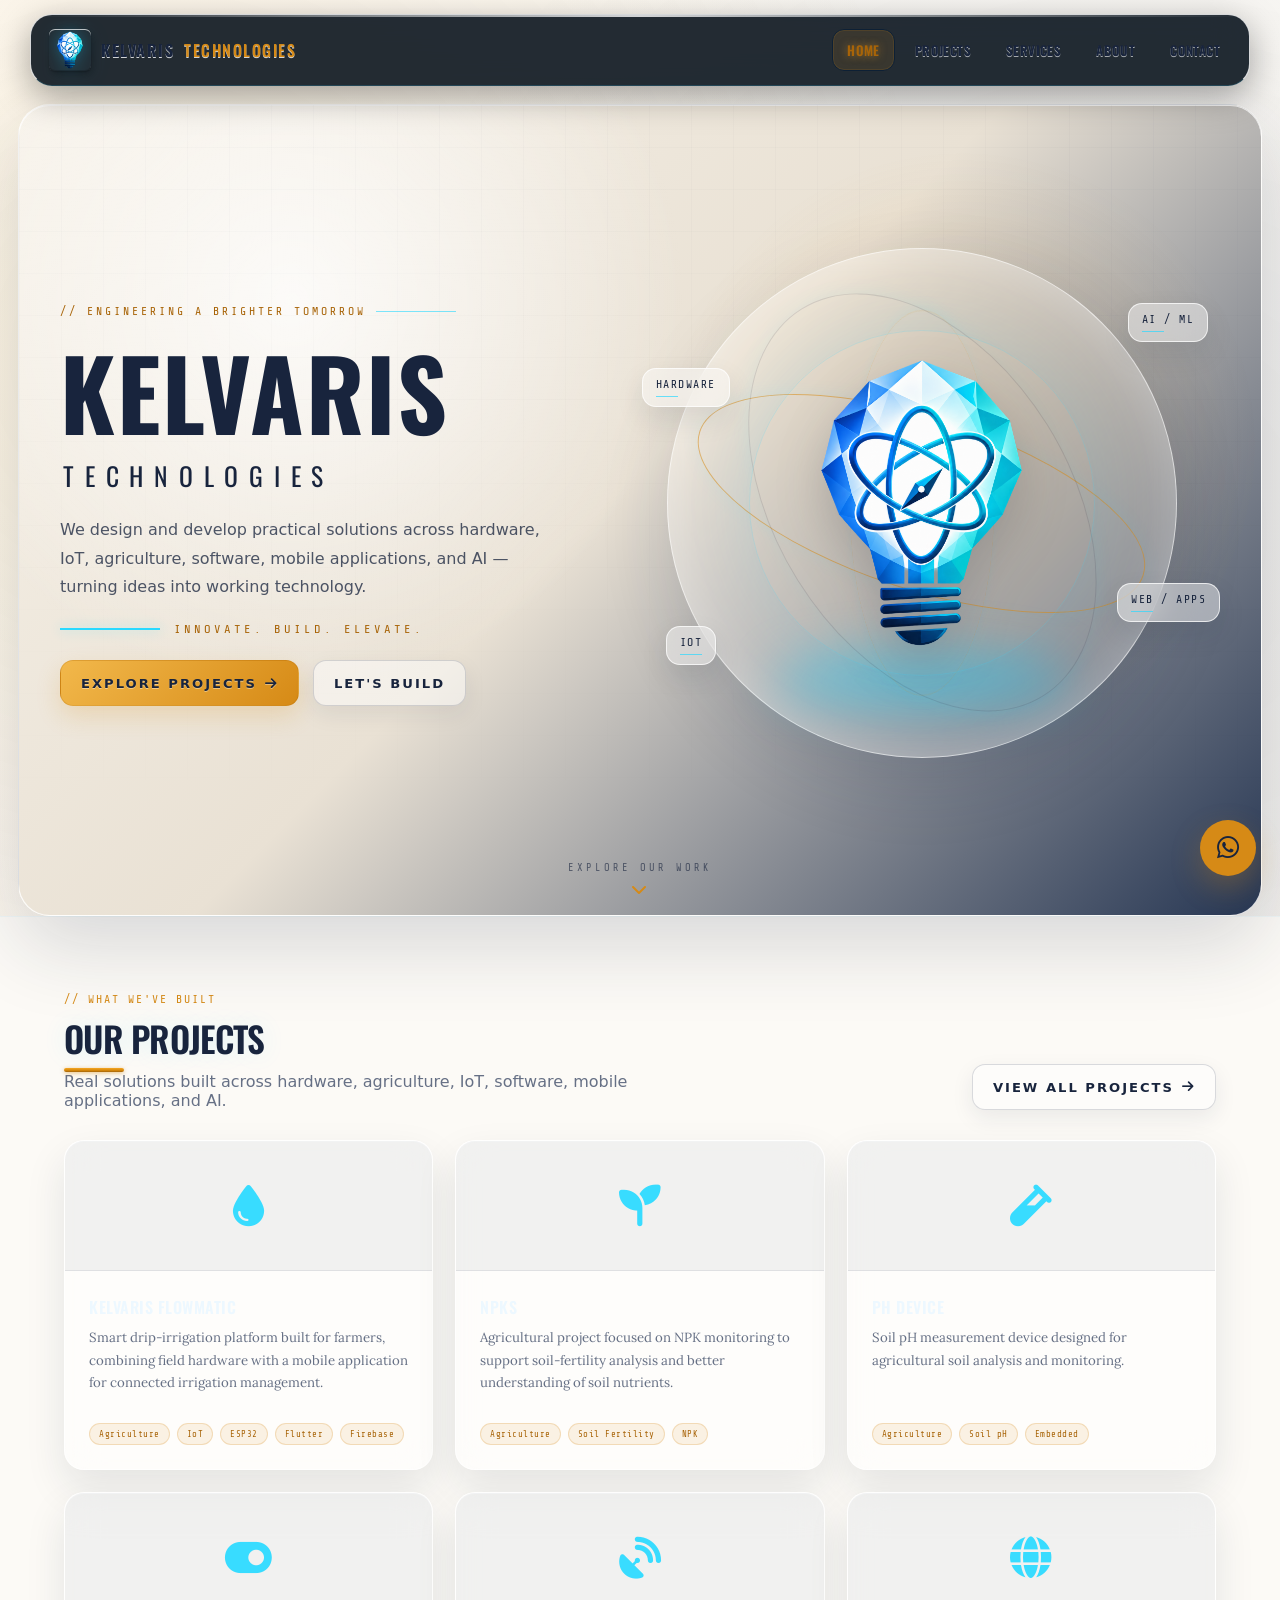
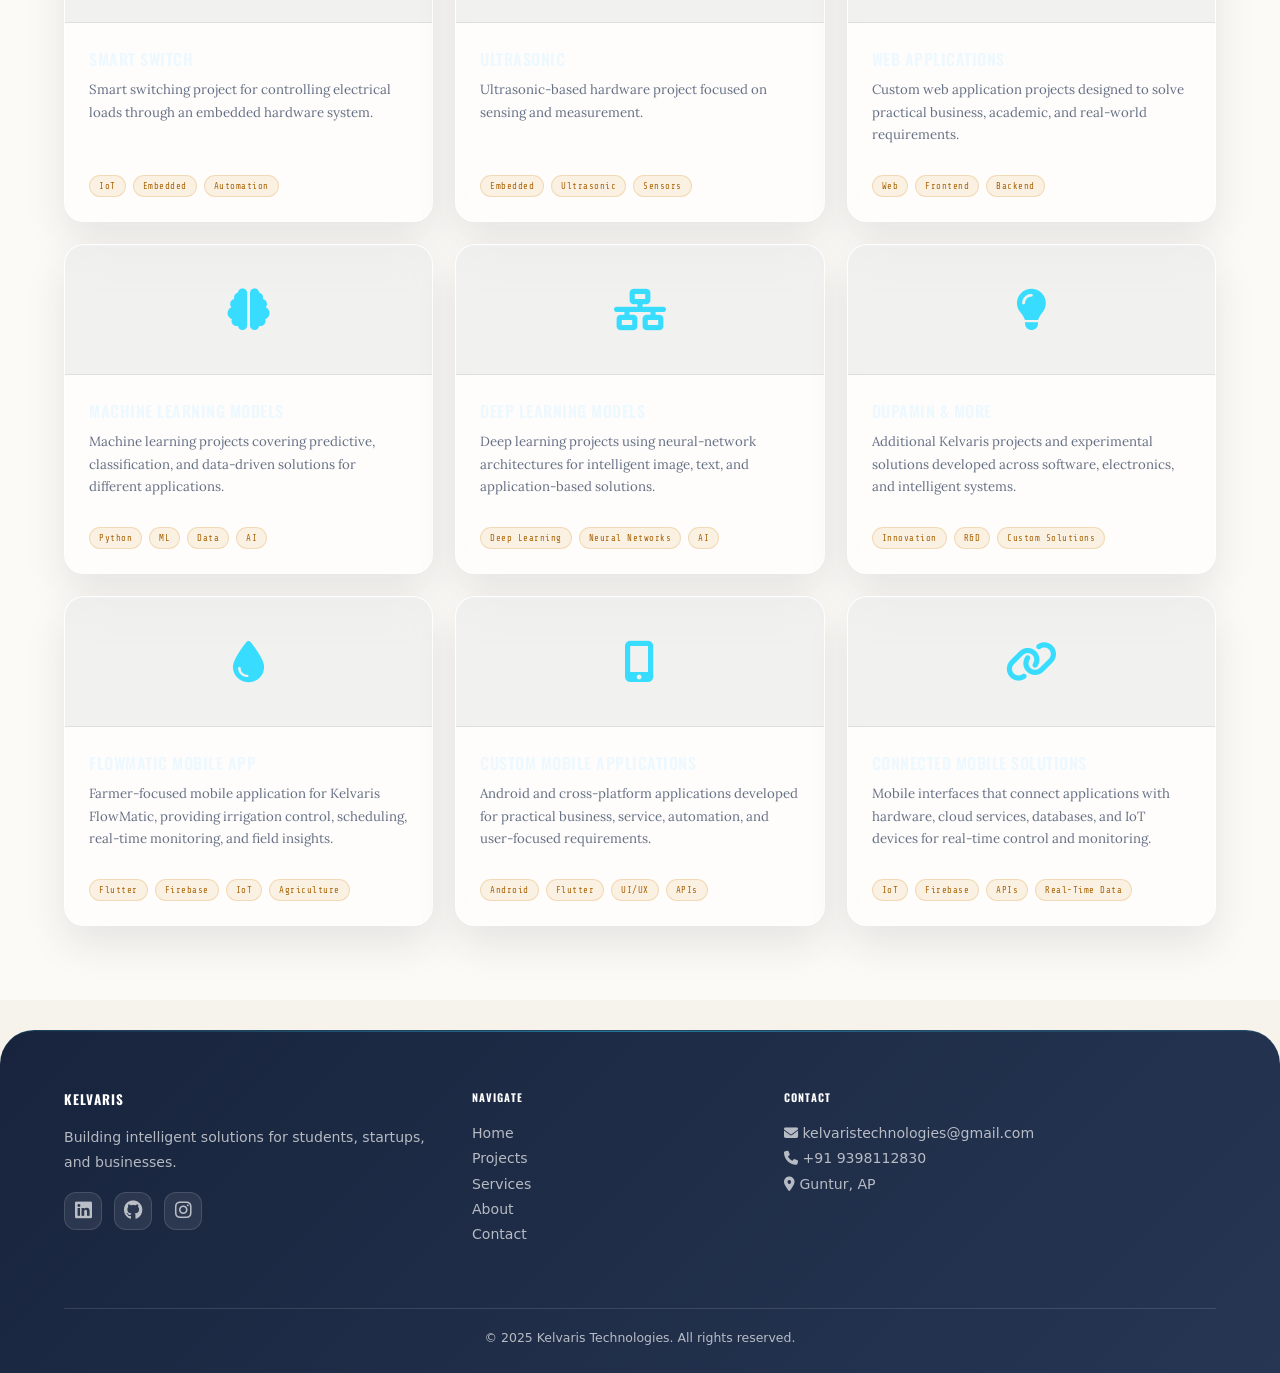
==== index.html @ 0c1fd1b3 "first commit" ====
<!DOCTYPE html>
<html lang="en">
<head>
  <meta charset="UTF-8">
  <meta name="viewport" content="width=device-width, initial-scale=1.0">
  <title>Kelvaris Technologies – Innovate. Build. Elevate.</title>
  <meta name="description" content="Kelvaris Technologies — custom IoT, embedded systems, drones, agriculture devices, ML, deep learning, and web application solutions for students, startups, and businesses.">

  <!-- Fonts -->
  <link rel="preconnect" href="https://fonts.googleapis.com">
  <link rel="preconnect" href="https://fonts.gstatic.com" crossorigin>
  <link href="https://fonts.googleapis.com/css2?family=Oswald:wght@400;600;700&family=Lora:ital,wght@0,400;0,600;1,400&family=Share+Tech+Mono:wght@400&display=swap" rel="stylesheet">

  <!-- Font Awesome -->
  <link rel="stylesheet" href="https://cdnjs.cloudflare.com/ajax/libs/font-awesome/6.4.2/css/all.min.css">

  <!-- Skeuomorphic design system -->
  <link rel="stylesheet" href="style.css">
  <link rel="stylesheet" href="skeu-3d.css">
  <link rel="stylesheet" href="enhance.css">

  <style>
    /* =============================================
       SPA PAGE SYSTEM
       All pages are <div class="page"> elements.
       Only one has .page-active at a time.
       ============================================= */
    .page {
      display: none;
      animation: page-in 0.35s ease forwards;
    }
    .page-active {
      display: block;
    }
    @keyframes page-in {
      from { opacity: 0; transform: translateY(16px); }
      to   { opacity: 1; transform: translateY(0); }
    }

    /* =============================================
       HOME-ONLY: hero needs full-viewport height
       ============================================= */
    #page-home .skeu-hero {
      min-height: 100vh;
    }

    /* =============================================
       PROJECT CARDS – modal styles
       ============================================= */
    .proj-img {
      height: 130px;
      display: flex;
      align-items: center;
      justify-content: center;
      background: var(--panel-grad);
      border-bottom: 2px solid var(--metal-deep);
      font-size: 2.8rem;
      color: var(--amber-glow);
      text-shadow: 0 0 20px rgba(245,166,35,0.5);
      border-radius: 12px 12px 0 0;
      overflow: hidden;
    }
    .skeu-modal-overlay {
      display: none;
      position: fixed;
      inset: 0;
      background: rgba(0,0,0,0.78);
      z-index: 2000;
      align-items: center;
      justify-content: center;
      padding: 1rem;
    }
    .skeu-modal-overlay.open { display: flex; }
    .skeu-modal {
      background: var(--metal-grad);
      border-radius: 14px;
      border: 2px solid var(--metal-dark);
      box-shadow: var(--shadow-deep);
      max-width: 680px;
      width: 100%;
      max-height: 88vh;
      overflow-y: auto;
    }
    .modal-header {
      background: var(--panel-grad);
      border-radius: 12px 12px 0 0;
      border-bottom: 2px solid var(--metal-deep);
      padding: 1.1rem 1.4rem;
      display: flex;
      align-items: center;
      justify-content: space-between;
    }
    .modal-header h5 {
      font-family: 'Oswald', sans-serif;
      font-size: 1rem;
      letter-spacing: 1.5px;
      text-transform: uppercase;
      color: var(--amber-glow);
      margin: 0;
    }
    .modal-close {
      background: none;
      border: none;
      color: var(--metal-mid);
      font-size: 1.2rem;
      cursor: pointer;
      padding: 4px 8px;
      border-radius: 4px;
      transition: color 0.15s;
    }
    .modal-close:hover { color: var(--amber-glow); }
    .modal-body {
      padding: 1.4rem;
      font-family: 'Lora', serif;
      color: var(--navy);
      font-size: 0.9rem;
      line-height: 1.7;
    }

    /* =============================================
       HERO BRANDING — minimal home hero
       ============================================= */
    #page-home .hero-inner {
      grid-template-columns: 1fr 1fr;
      gap: 4rem;
      align-items: center;
    }

    #page-home .hero-branding {
      display: flex;
      flex-direction: column;
      justify-content: center;
      align-items: flex-start;
    }

    #page-home .hero-brand-name {
      margin: 0;
      font-family: 'Oswald', sans-serif;
      font-size: clamp(3.5rem, 7vw, 6.5rem);
      line-height: 0.95;
      letter-spacing: 0.12em;
      font-weight: 700;
      color: var(--metal-light);
      text-shadow: 3px 3px 0 rgba(0,0,0,0.35), 0 0 35px rgba(245,166,35,0.12);
    }

    #page-home .hero-brand-subtitle {
      margin-top: 0.8rem;
      font-family: 'Share Tech Mono', monospace;
      font-size: clamp(1rem, 2vw, 1.45rem);
      letter-spacing: 0.55em;
      color: var(--amber-glow);
    }

    #page-home .hero-brand-tagline {
      margin-top: 1.8rem;
      padding-top: 1rem;
      border-top: 2px solid var(--amber);
      font-family: 'Share Tech Mono', monospace;
      font-size: clamp(0.78rem, 1.4vw, 1rem);
      letter-spacing: 0.3em;
      color: var(--metal-mid);
    }

    #page-home .hero-logo-wrap {
      display: flex;
      justify-content: flex-end;
    }

    #page-home .hero-logo-panel {
      width: min(100%, 560px);
    }

    @media (max-width: 768px) {
      #page-home .hero-inner {
        grid-template-columns: 1fr;
        gap: 2rem;
        text-align: center;
      }

      #page-home .hero-branding {
        align-items: center;
        order: 1;
      }

      #page-home .hero-logo-wrap {
        justify-content: center;
        order: 2;
      }

      #page-home .hero-brand-tagline {
        letter-spacing: 0.18em;
      }
    }


    /* =============================================
       HOME HERO — floating Kelvaris bulb
       ============================================= */
    #page-home .skeu-hero {
      background:
        radial-gradient(circle at 78% 45%, rgba(0, 198, 255, 0.14), transparent 32%),
        linear-gradient(135deg, #071426 0%, #0b1c32 52%, #07101e 100%);
    }

    #page-home .skeu-hero::before {
      background-image:
        linear-gradient(rgba(77, 156, 210, 0.07) 1px, transparent 1px),
        linear-gradient(90deg, rgba(77, 156, 210, 0.07) 1px, transparent 1px);
      background-size: 42px 42px;
    }

    #page-home .hero-brand-name {
      color: #f4f8ff;
      text-shadow: 0 4px 25px rgba(0,0,0,.5);
    }

    #page-home .hero-brand-subtitle {
      color: #2bd9ff;
    }

    #page-home .hero-brand-tagline {
      color: #aabbd0;
      border-top-color: #2bd9ff;
    }

    #page-home .hero-logo-wrap {
      position: relative;
      min-height: 560px;
      align-items: center;
    }

    #page-home .hero-bulb-stage {
      position: relative;
      width: min(500px, 78vw);
      aspect-ratio: 1 / 1;
      display: flex;
      align-items: center;
      justify-content: center;
      perspective: 1200px;
      transform-style: preserve-3d;
      transition: transform .16s ease-out;
      animation: home-bulb-float 5s ease-in-out infinite;
      will-change: transform;
    }

    #page-home .home-floating-bulb {
      width: 72%;
      height: auto;
      position: relative;
      z-index: 3;
      object-fit: contain;
      pointer-events: none;
      user-select: none;
      transform: translateZ(55px);
      filter: drop-shadow(0 25px 30px rgba(0,0,0,.45))
              drop-shadow(0 0 38px rgba(0,205,255,.30));
    }

    #page-home .home-bulb-glow {
      position: absolute;
      width: 55%;
      height: 18%;
      bottom: 13%;
      border-radius: 50%;
      background: rgba(0, 205, 255, .42);
      filter: blur(30px);
      transform: translateZ(-25px);
    }

    #page-home .home-orbit {
      position: absolute;
      border: 1px solid rgba(43, 217, 255, .24);
      border-radius: 50%;
      pointer-events: none;
      transform-style: preserve-3d;
    }

    #page-home .home-orbit-a {
      width: 82%;
      height: 30%;
      transform: rotateX(64deg) rotateZ(-22deg);
    }

    #page-home .home-orbit-b {
      width: 62%;
      height: 86%;
      transform: rotateY(67deg) rotateZ(10deg);
    }

    @keyframes home-bulb-float {
      0%, 100% { transform: translateY(0); }
      50% { transform: translateY(-14px); }
    }

    @media (max-width: 768px) {
      #page-home .hero-logo-wrap {
        min-height: 390px;
      }
      #page-home .hero-bulb-stage {
        width: min(390px, 90vw);
      }
      #page-home .home-floating-bulb {
        width: 70%;
      }
    }

    /* =============================================
       PROJECTS HERO — cinematic Kelvaris style
       ============================================= */
    /* #page-projects .projects-hero {
      min-height: calc(100vh - 68px);
      position: relative;
      overflow: hidden;
      display: flex;
      align-items: center;
      background:
        radial-gradient(circle at 76% 48%, rgba(0, 190, 255, 0.16), transparent 30%),
        radial-gradient(circle at 22% 70%, rgba(31, 79, 145, 0.18), transparent 34%),
        linear-gradient(135deg, #071426 0%, #0a1b31 48%, #07101e 100%);
      border-bottom: 1px solid rgba(66, 190, 255, 0.18);
      isolation: isolate;
    }

    #page-projects .projects-hero::before {
      content: '';
      position: absolute;
      inset: 0;
      background-image:
        linear-gradient(rgba(77, 156, 210, 0.08) 1px, transparent 1px),
        linear-gradient(90deg, rgba(77, 156, 210, 0.08) 1px, transparent 1px);
      background-size: 46px 46px;
      mask-image: linear-gradient(to bottom, black, transparent 92%);
      pointer-events: none;
    }

    #page-projects .projects-hero::after {
      content: '';
      position: absolute;
      width: 620px;
      height: 620px;
      right: 3%;
      top: 8%;
      border-radius: 50%;
      background: radial-gradient(circle, rgba(0, 208, 255, 0.12), transparent 65%);
      filter: blur(10px);
      pointer-events: none;
      z-index: -1;
    }

    .projects-hero-inner {
      width: min(1240px, 100%);
      margin: 0 auto;
      padding: 90px 2rem 70px;
      display: grid;
      grid-template-columns: 0.95fr 1.05fr;
      align-items: center;
      gap: 3rem;
      position: relative;
      z-index: 2;
    }

    .projects-hero-copy {
      position: relative;
      z-index: 4;
    }

    .projects-hero-kicker {
      display: inline-flex;
      align-items: center;
      gap: 10px;
      color: #27d9ff;
      font-family: 'Share Tech Mono', monospace;
      font-size: 0.78rem;
      letter-spacing: 4px;
      text-transform: uppercase;
      margin-bottom: 1.1rem;
    }

    .projects-hero-kicker::after {
      content: '';
      width: 80px;
      height: 1px;
      background: #27d9ff;
      opacity: 0.6;
    }

    .projects-hero-title {
      margin: 0;
      font-family: 'Oswald', sans-serif;
      font-size: clamp(4rem, 8vw, 7.5rem);
      line-height: 0.9;
      letter-spacing: 0.02em;
      text-transform: uppercase;
      color: #f4f8ff;
      text-shadow: 0 4px 24px rgba(0,0,0,0.45);
    }

    .projects-hero-subtitle {
      margin: 1.3rem 0 0;
      font-family: 'Share Tech Mono', monospace;
      font-size: clamp(0.9rem, 1.8vw, 1.2rem);
      letter-spacing: 0.32em;
      color: #b8cbe0;
      text-transform: uppercase;
    }

    .projects-hero-description {
      max-width: 590px;
      margin: 1.5rem 0 0;
      font-family: 'Lora', serif;
      color: #aabbd0;
      line-height: 1.75;
      font-size: 1rem;
    }

    .projects-hero-motto {
      display: flex;
      align-items: center;
      gap: 14px;
      margin-top: 1.7rem;
      color: #29d9ff;
      font-family: 'Share Tech Mono', monospace;
      letter-spacing: 0.28em;
      font-size: 0.78rem;
      text-transform: uppercase;
    }

    .projects-hero-motto::before {
      content: '';
      width: 100px;
      height: 2px;
      background: #29d9ff;
      box-shadow: 0 0 12px rgba(41,217,255,0.45);
    }

    .projects-hero-visual {
      min-height: 570px;
      position: relative;
      display: flex;
      align-items: center;
      justify-content: center;
      perspective: 1100px;
    }

    .bulb-stage {
      position: relative;
      width: min(520px, 82vw);
      aspect-ratio: 1 / 1;
      display: flex;
      align-items: center;
      justify-content: center;
      transform-style: preserve-3d;
      transition: transform 0.18s ease-out;
      animation: bulb-hover 5s ease-in-out infinite;
      will-change: transform;
    }

    .bulb-stage::before {
      content: '';
      position: absolute;
      width: 58%;
      height: 12%;
      bottom: 9%;
      border-radius: 50%;
      background: rgba(0, 204, 255, 0.36);
      filter: blur(24px);
      transform: translateZ(-40px);
    }

    .bulb-stage::after {
      content: '';
      position: absolute;
      inset: 16%;
      border-radius: 50%;
      border: 1px solid rgba(54, 210, 255, 0.18);
      box-shadow: 0 0 70px rgba(0, 183, 255, 0.11);
      transform: translateZ(-20px);
    }

    .floating-bulb {
      width: 74%;
      height: auto;
      position: relative;
      z-index: 3;
      object-fit: contain;
      filter: drop-shadow(0 20px 28px rgba(0,0,0,0.45)) drop-shadow(0 0 32px rgba(0,205,255,0.25));
      transform: translateZ(45px);
      user-select: none;
      pointer-events: none;
    }

    @keyframes bulb-hover {
      0%, 100% { margin-top: 0; }
      50% { margin-top: -16px; }
    }

    .hero-orbit-ring {
      position: absolute;
      border: 1px solid rgba(51, 206, 255, 0.22);
      border-radius: 50%;
      transform-style: preserve-3d;
      pointer-events: none;
    }
    .hero-orbit-ring.r1 { width: 78%; height: 27%; transform: rotateX(64deg) rotateZ(-20deg); }
    .hero-orbit-ring.r2 { width: 82%; height: 30%; transform: rotateX(64deg) rotateZ(42deg); }
    .hero-orbit-ring.r3 { width: 62%; height: 84%; transform: rotateY(68deg) rotateZ(12deg); }

    .hero-chip {
      position: absolute;
      z-index: 5;
      padding: 10px 15px;
      border: 1px solid rgba(77, 201, 255, 0.48);
      border-radius: 5px;
      background: rgba(6, 25, 46, 0.62);
      backdrop-filter: blur(7px);
      color: #d7f5ff;
      font-family: 'Share Tech Mono', monospace;
      font-size: 0.72rem;
      letter-spacing: 1.5px;
      box-shadow: 0 0 20px rgba(0,170,255,0.08), inset 0 0 12px rgba(0,170,255,0.04);
      animation: chip-float 4s ease-in-out infinite;
    }
    .hero-chip::after {
      content: '';
      display: block;
      width: 22px;
      height: 1px;
      margin-top: 5px;
      background: #2bd9ff;
      opacity: 0.7;
    }
    .hero-chip.c1 { left: 3%; top: 25%; }
    .hero-chip.c2 { right: 2%; top: 13%; animation-delay: -1s; }
    .hero-chip.c3 { left: 7%; bottom: 20%; animation-delay: -2s; }
    .hero-chip.c4 { right: 0; bottom: 28%; animation-delay: -3s; }

    @keyframes chip-float {
      0%,100% { transform: translateY(0); }
      50% { transform: translateY(-8px); }
    }

    .projects-scroll-cue {
      position: absolute;
      bottom: 18px;
      left: 50%;
      transform: translateX(-50%);
      display: flex;
      flex-direction: column;
      align-items: center;
      gap: 7px;
      color: #91a9c1;
      font-family: 'Share Tech Mono', monospace;
      font-size: 0.65rem;
      letter-spacing: 3px;
      text-transform: uppercase;
    }

    .projects-scroll-cue i {
      color: #2bd9ff;
      font-size: 1rem;
      animation: scroll-bounce 1.8s ease-in-out infinite;
    }

    @keyframes scroll-bounce {
      0%,100% { transform: translateY(0); }
      50% { transform: translateY(5px); }
    }

    @media (max-width: 900px) {
      .projects-hero-inner { grid-template-columns: 1fr; text-align: center; padding-top: 70px; }
      .projects-hero-copy { display: flex; flex-direction: column; align-items: center; }
      .projects-hero-description { margin-left: auto; margin-right: auto; }
      .projects-hero-motto { justify-content: center; }
      .projects-hero-visual { min-height: 500px; margin-top: -15px; }
    }

    @media (max-width: 600px) {
      #page-projects .projects-hero { min-height: auto; }
      .projects-hero-inner { padding: 58px 1.2rem 70px; gap: 0.5rem; }
      .projects-hero-title { font-size: clamp(3.4rem, 18vw, 5.2rem); }
      .projects-hero-subtitle { letter-spacing: 0.18em; }
      .projects-hero-motto { letter-spacing: 0.15em; font-size: 0.66rem; }
      .projects-hero-motto::before { width: 45px; }
      .projects-hero-visual { min-height: 390px; }
      .bulb-stage { width: 100%; }
      .floating-bulb { width: 72%; }
      .hero-chip { font-size: 0.58rem; padding: 7px 9px; }
      .hero-chip.c1 { left: 0; top: 23%; }
      .hero-chip.c2 { right: 0; top: 10%; }
      .hero-chip.c3 { left: 2%; bottom: 18%; }
      .hero-chip.c4 { right: 0; bottom: 25%; }
    } */

    /* =============================================
       HERO TAGLINE HIGHLIGHT
       ============================================= */
    .skeu-hero .hero-text em {
      font-style: normal;
      color: var(--amber-glow);
      text-shadow: 0 0 22px rgba(245,166,35,0.5);
    }

    /* =============================================
       HOME STATS: make the hero+stats look clean
       without the big services/contact blocks
       ============================================= */
    .home-feature-grid {
      display: grid;
      grid-template-columns: repeat(2, 1fr);
      gap: 1.2rem;
      margin-top: 2rem;
    }
    .home-feature-card {
      background: var(--panel-grad);
      border: 1px solid rgba(255,255,255,0.08);
      border-radius: 10px;
      padding: 1.1rem 1.3rem;
      display: flex;
      align-items: center;
      gap: 12px;
      cursor: pointer;
      transition: border-color 0.2s, background 0.2s, transform 0.2s;
    }
    .home-feature-card:hover {
      border-color: var(--amber);
      background: rgba(255,255,255,0.04);
      transform: translateY(-3px);
    }
    .home-feature-card i {
      font-size: 1.6rem;
      color: var(--amber-glow);
      text-shadow: 0 0 10px rgba(245,166,35,0.5);
      width: 36px;
      text-align: center;
      flex-shrink: 0;
    }
    .home-feature-card h6 {
      font-family: 'Oswald', sans-serif;
      font-size: 0.82rem;
      letter-spacing: 1px;
      text-transform: uppercase;
      color: var(--metal-light);
      margin: 0 0 2px;
    }
    .home-feature-card p {
      font-family: 'Lora', serif;
      font-size: 0.72rem;
      color: var(--metal-mid);
      margin: 0;
      line-height: 1.4;
    }

    /* =============================================
       TRUSTED BY / CTA STRIP ON HOME
       ============================================= */
    .home-cta-strip {
      background: var(--navy-grad);
      padding: 50px 0;
      text-align: center;
      border-top: 2px solid var(--metal-deep);
      border-bottom: 2px solid var(--metal-deep);
    }
    .home-cta-strip h2 {
      font-family: 'Oswald', sans-serif;
      font-size: 1.8rem;
      color: var(--metal-light);
      letter-spacing: 1px;
      text-transform: uppercase;
      margin-bottom: 0.6rem;
      text-shadow: 2px 2px 0 rgba(0,0,0,0.4);
    }
    .home-cta-strip p {
      font-family: 'Lora', serif;
      color: var(--metal-mid);
      max-width: 460px;
      margin: 0 auto 1.6rem;
      font-size: 0.9rem;
    }

    /* =============================================
       SERVICE CARDS — icon badge color per category
       ============================================= */
    .card-icon-panel.color-blue  { background: linear-gradient(160deg,#0d2240,#1a3660); }
    .card-icon-panel.color-teal  { background: linear-gradient(160deg,#0a2030,#0d3545); }
    .card-icon-panel.color-green { background: linear-gradient(160deg,#0a2218,#0d3520); }
    .card-icon-panel.color-amber { background: linear-gradient(160deg,#261508,#3a2008); }
    .card-icon-panel.color-violet{ background: linear-gradient(160deg,#1a0d35,#281450); }
    .card-icon-panel.color-red   { background: linear-gradient(160deg,#2a0808,#3d0c0c); }

    .card-icon-panel.color-blue i  { color: #38bdf8; text-shadow: 0 0 18px rgba(56,189,248,0.6); }
    .card-icon-panel.color-teal i  { color: #2dd4bf; text-shadow: 0 0 18px rgba(45,212,191,0.6); }
    .card-icon-panel.color-green i { color: #4ade80; text-shadow: 0 0 18px rgba(74,222,128,0.6); }
    .card-icon-panel.color-amber i { color: #f5a623; text-shadow: 0 0 18px rgba(245,166,35,0.6); }
    .card-icon-panel.color-violet i{ color: #a78bfa; text-shadow: 0 0 18px rgba(167,139,250,0.6); }
    .card-icon-panel.color-red i   { color: #f87171; text-shadow: 0 0 18px rgba(248,113,113,0.6); }

    /* =============================================
       MOBILE RESPONSIVE EXTRAS
       ============================================= */
    @media (max-width: 640px) {
      .home-feature-grid { grid-template-columns: 1fr; }
      .col-3 { width: 50%; }
    }
    @media (max-width: 420px) {
      .col-3 { width: 100%; }
    }
  </style>
  <link rel="stylesheet" href="kelvaris-theme.css">
</head>
<body>

<!-- ═══════════════════════════════════════════
     NAVBAR  (shared across all pages)
════════════════════════════════════════════════ -->
<nav class="skeu-navbar" id="mainNav">
  <a class="navbar-brand" href="#" onclick="navigate('home');return false;">
    <img src="kelvaris-bulb.png" alt="Kelvaris Logo">
    KELVARIS <span>TECHNOLOGIES</span>
  </a>
  <button class="navbar-toggle" onclick="toggleMobileMenu()" aria-label="Toggle menu" id="menuToggle">
    <i class="fas fa-bars" id="menuIcon"></i>
  </button>
  <ul class="nav-links" id="navLinks">
    <li><a href="#" onclick="navigate('home');return false;" data-page="home" class="active">Home</a></li>
    <li><a href="#" onclick="navigate('projects');return false;" data-page="project">Projects</a></li>
    <li><a href="#" onclick="navigate('services');return false;" data-page="services">Services</a></li>
    <li><a href="#" onclick="navigate('about');return false;" data-page="about">About</a></li>
    <li><a href="#" onclick="navigate('contact');return false;" data-page="contact">Contact</a></li>
  </ul>
</nav>


<!-- ═══════════════════════════════════════════
     PAGE: HOME
════════════════════════════════════════════════ -->
<div id="page-home" class="page page-active">

  <section class="projects-hero kv-home-project-hero" id="homeHero">
    <div class="projects-hero-inner">
      <div class="projects-hero-copy">
        <span class="projects-hero-kicker">// Engineering A Brighter Tomorrow</span>
        <h1 class="projects-hero-title">KELVARIS</h1>
        <div class="projects-hero-subtitle">TECHNOLOGIES</div>
        <p class="projects-hero-description">
          We design and develop practical solutions across hardware, IoT, agriculture, software, mobile applications, and AI — turning ideas into working technology.
        </p>
        <div class="projects-hero-motto">INNOVATE. BUILD. ELEVATE.</div>
        <div class="kv-home-hero-actions">
          <button class="btn-skeu btn-skeu-primary" onclick="navigate('projects')">Explore Projects <i class="fas fa-arrow-right"></i></button>
          <button class="btn-skeu btn-skeu-outline" onclick="navigate('contact')">Let's Build</button>
        </div>
      </div>
      <div class="projects-hero-visual" id="homeHeroVisual">
        <div class="hero-chip c1">HARDWARE</div>
        <div class="hero-chip c2">AI / ML</div>
        <div class="hero-chip c3">IOT</div>
        <div class="hero-chip c4">WEB / APPS</div>
        <div class="bulb-stage" id="homeBulbStage">
          <div class="hero-orbit-ring r1"></div>
          <div class="hero-orbit-ring r2"></div>
          <div class="hero-orbit-ring r3"></div>
          <img class="floating-bulb" src="kelvaris-bulb.png" alt="Kelvaris Technologies innovation bulb">
        </div>
      </div>
    </div>
    <div class="projects-scroll-cue"><span>Explore Our Work</span><i class="fas fa-chevron-down"></i></div>
  </section>

  <section class="proj-domain-section kv-home-projects-section" id="homeProjects">
    <div class="container">
      <div class="kv-home-section-heading">
        <div>
          <span class="section-label">// What We've Built</span>
          <h2 class="section-title">Our Projects</h2>
          <p>Real solutions built across hardware, agriculture, IoT, software, mobile applications, and AI.</p>
        </div>
        <button class="btn-skeu btn-skeu-outline" onclick="navigate('projects')">View All Projects <i class="fas fa-arrow-right"></i></button>
      </div>
      <div class="proj-grid kv-home-project-grid">
<div class="proj-card">
<div class="proj-card-img color-green"><i class="fas fa-tint"></i></div>
<div class="proj-card-body">
<h5>Kelvaris FlowMatic</h5>
<p>Smart drip-irrigation platform built for farmers, combining field hardware with a mobile application for connected irrigation management.</p>
<div class="proj-tags"><span>Agriculture</span><span>IoT</span><span>ESP32</span><span>Flutter</span><span>Firebase</span></div>
</div>
</div><div class="proj-card">
<div class="proj-card-img color-green"><i class="fas fa-seedling"></i></div>
<div class="proj-card-body">
<h5>NPKS</h5>
<p>Agricultural project focused on NPK monitoring to support soil-fertility analysis and better understanding of soil nutrients.</p>
<div class="proj-tags"><span>Agriculture</span><span>Soil Fertility</span><span>NPK</span></div>
</div>
</div><div class="proj-card">
<div class="proj-card-img color-green"><i class="fas fa-vial"></i></div>
<div class="proj-card-body">
<h5>pH Device</h5>
<p>Soil pH measurement device designed for agricultural soil analysis and monitoring.</p>
<div class="proj-tags"><span>Agriculture</span><span>Soil pH</span><span>Embedded</span></div>
</div>
</div><div class="proj-card">
<div class="proj-card-img color-teal"><i class="fas fa-toggle-on"></i></div>
<div class="proj-card-body">
<h5>Smart Switch</h5>
<p>Smart switching project for controlling electrical loads through an embedded hardware system.</p>
<div class="proj-tags"><span>IoT</span><span>Embedded</span><span>Automation</span></div>
</div>
</div><div class="proj-card">
<div class="proj-card-img color-blue"><i class="fas fa-satellite-dish"></i></div>
<div class="proj-card-body">
<h5>Ultrasonic</h5>
<p>Ultrasonic-based hardware project focused on sensing and measurement.</p>
<div class="proj-tags"><span>Embedded</span><span>Ultrasonic</span><span>Sensors</span></div>
</div>
</div><div class="proj-card">
<div class="proj-card-img color-violet"><i class="fas fa-globe"></i></div>
<div class="proj-card-body">
<h5>Web Applications</h5>
<p>Custom web application projects designed to solve practical business, academic, and real-world requirements.</p>
<div class="proj-tags"><span>Web</span><span>Frontend</span><span>Backend</span></div>
</div>
</div><div class="proj-card">
<div class="proj-card-img color-violet"><i class="fas fa-brain"></i></div>
<div class="proj-card-body">
<h5>Machine Learning Models</h5>
<p>Machine learning projects covering predictive, classification, and data-driven solutions for different applications.</p>
<div class="proj-tags"><span>Python</span><span>ML</span><span>Data</span><span>AI</span></div>
</div>
</div><div class="proj-card">
<div class="proj-card-img color-red"><i class="fas fa-network-wired"></i></div>
<div class="proj-card-body">
<h5>Deep Learning Models</h5>
<p>Deep learning projects using neural-network architectures for intelligent image, text, and application-based solutions.</p>
<div class="proj-tags"><span>Deep Learning</span><span>Neural Networks</span><span>AI</span></div>
</div>
</div><div class="proj-card">
<div class="proj-card-img color-amber"><i class="fas fa-lightbulb"></i></div>
<div class="proj-card-body">
<h5>Dupamin &amp; More</h5>
<p>Additional Kelvaris projects and experimental solutions developed across software, electronics, and intelligent systems.</p>
<div class="proj-tags"><span>Innovation</span><span>R&amp;D</span><span>Custom Solutions</span></div>
</div>
</div><div class="proj-card">
<div class="proj-card-img color-blue"><i class="fas fa-tint"></i></div>
<div class="proj-card-body">
<h5>FlowMatic Mobile App</h5>
<p>Farmer-focused mobile application for Kelvaris FlowMatic, providing irrigation control, scheduling, real-time monitoring, and field insights.</p>
<div class="proj-tags"><span>Flutter</span><span>Firebase</span><span>IoT</span><span>Agriculture</span></div>
</div>
</div><div class="proj-card">
<div class="proj-card-img color-blue"><i class="fas fa-mobile-screen-button"></i></div>
<div class="proj-card-body">
<h5>Custom Mobile Applications</h5>
<p>Android and cross-platform applications developed for practical business, service, automation, and user-focused requirements.</p>
<div class="proj-tags"><span>Android</span><span>Flutter</span><span>UI/UX</span><span>APIs</span></div>
</div>
</div><div class="proj-card">
<div class="proj-card-img color-teal"><i class="fas fa-link"></i></div>
<div class="proj-card-body">
<h5>Connected Mobile Solutions</h5>
<p>Mobile interfaces that connect applications with hardware, cloud services, databases, and IoT devices for real-time control and monitoring.</p>
<div class="proj-tags"><span>IoT</span><span>Firebase</span><span>APIs</span><span>Real-Time Data</span></div>
</div>
</div>
      </div>
    </div>
  </section>

  <footer class="skeu-footer">
    <div class="container">
      <div class="row gap-3">
        <div class="col-3 mb-4">
          <h5>Kelvaris</h5>
          <p>Building intelligent solutions for students, startups, and businesses.</p>
          <div class="footer-social mt-2">
            <a href="#" aria-label="LinkedIn"><i class="fab fa-linkedin"></i></a>
            <a href="#" aria-label="GitHub"><i class="fab fa-github"></i></a>
            <a href="#" aria-label="Instagram"><i class="fab fa-instagram"></i></a>
          </div>
        </div>
        <div class="col-4 mb-4">
          <h6>Navigate</h6>
          <ul>
            <li><a href="#" onclick="navigate('home');return false;">Home</a></li>
            <li><a href="#" onclick="navigate('projects');return false;">Projects</a></li>
            <li><a href="#" onclick="navigate('services');return false;">Services</a></li>
            <li><a href="#" onclick="navigate('about');return false;">About</a></li>
            <li><a href="#" onclick="navigate('contact');return false;">Contact</a></li>
          </ul>
        </div>
        <div class="col-3 mb-4">
          <h6>Contact</h6>
          <p><i class="fas fa-envelope"></i> kelvaristechnologies@gmail.com</p>
          <p><i class="fas fa-phone"></i> +91 9398112830</p>
          <p><i class="fas fa-map-marker-alt"></i> Guntur, AP</p>
        </div>
      </div>
      <hr class="footer-divider">
      <p class="footer-copy">© 2025 Kelvaris Technologies. All rights reserved.</p>
    </div>
  </footer>
</div>


<!-- PAGE: PROJECTS -->
<div id="page-projects" class="page">

  <div class="plate-divider"></div>

  <!-- FEATURED PROJECT -->
  <section class="proj-domain-section" style="padding-top:55px;">
    <div class="container">
      <div class="proj-domain-header">
        <span class="proj-domain-icon color-green"><i class="fas fa-star"></i></span>
        <div>
          <h2 class="proj-domain-title">Featured Project</h2>
          <p class="proj-domain-sub">Our flagship agricultural IoT solution</p>
        </div>
      </div>

      <div class="proj-grid">
        <div class="proj-card">
          <div class="proj-card-img color-green">
            <i class="fas fa-tint"></i>
          </div>
          <div class="proj-card-body">
            <h5>Kelvaris FlowMatic</h5>
            <p>Smart drip-irrigation platform built for farmers, combining field hardware with a mobile application for connected irrigation management.</p>
            <div class="proj-tags">
              <span>Agriculture</span><span>IoT</span><span>ESP32</span><span>Flutter</span><span>Firebase</span>
            </div>
          </div>
        </div>
      </div>
    </div>
  </section>

  <!-- HARDWARE & AGRICULTURE -->
  <section class="proj-domain-section">
    <div class="container">
      <div class="proj-domain-header">
        <span class="proj-domain-icon color-blue"><i class="fas fa-microchip"></i></span>
        <div>
          <h2 class="proj-domain-title">Hardware & Agriculture</h2>
          <p class="proj-domain-sub">Embedded devices, agricultural systems & smart electronics</p>
        </div>
      </div>

      <div class="proj-grid">

        <div class="proj-card">
          <div class="proj-card-img color-green">
            <i class="fas fa-seedling"></i>
          </div>
          <div class="proj-card-body">
            <h5>NPKS</h5>
            <p>Agricultural project focused on NPK monitoring to support soil-fertility analysis and better understanding of soil nutrients.</p>
            <div class="proj-tags">
              <span>Agriculture</span><span>Soil Fertility</span><span>NPK</span>
            </div>
          </div>
        </div>

        <div class="proj-card">
          <div class="proj-card-img color-green">
            <i class="fas fa-vial"></i>
          </div>
          <div class="proj-card-body">
            <h5>pH Device</h5>
            <p>Soil pH measurement device designed for agricultural soil analysis and monitoring.</p>
            <div class="proj-tags">
              <span>Agriculture</span><span>Soil pH</span><span>Embedded</span>
            </div>
          </div>
        </div>

        <div class="proj-card">
          <div class="proj-card-img color-teal">
            <i class="fas fa-toggle-on"></i>
          </div>
          <div class="proj-card-body">
            <h5>Smart Switch</h5>
            <p>Smart switching project for controlling electrical loads through an embedded hardware system.</p>
            <div class="proj-tags">
              <span>IoT</span><span>Embedded</span><span>Automation</span>
            </div>
          </div>
        </div>

        <div class="proj-card">
          <div class="proj-card-img color-blue">
            <i class="fas fa-satellite-dish"></i>
          </div>
          <div class="proj-card-body">
            <h5>Ultrasonic</h5>
            <p>Ultrasonic-based hardware project focused on sensing and measurement.</p>
            <div class="proj-tags">
              <span>Embedded</span><span>Ultrasonic</span><span>Sensors</span>
            </div>
          </div>
        </div>

      </div>
    </div>
  </section>

  <!-- SOFTWARE & AI -->
  <section class="proj-domain-section">
    <div class="container">
      <div class="proj-domain-header">
        <span class="proj-domain-icon color-violet"><i class="fas fa-code"></i></span>
        <div>
          <h2 class="proj-domain-title">Software & AI</h2>
          <p class="proj-domain-sub">Web applications, machine learning & deep learning solutions</p>
        </div>
      </div>

      <div class="proj-grid">

        <div class="proj-card">
          <div class="proj-card-img color-violet">
            <i class="fas fa-globe"></i>
          </div>
          <div class="proj-card-body">
            <h5>Web Applications</h5>
            <p>Custom web application projects designed to solve practical business, academic, and real-world requirements.</p>
            <div class="proj-tags">
              <span>Web</span><span>Frontend</span><span>Backend</span>
            </div>
          </div>
        </div>

        <div class="proj-card">
          <div class="proj-card-img color-violet">
            <i class="fas fa-brain"></i>
          </div>
          <div class="proj-card-body">
            <h5>Machine Learning Models</h5>
            <p>Machine learning projects covering predictive, classification, and data-driven solutions for different applications.</p>
            <div class="proj-tags">
              <span>Python</span><span>ML</span><span>Data</span><span>AI</span>
            </div>
          </div>
        </div>

        <div class="proj-card">
          <div class="proj-card-img color-red">
            <i class="fas fa-network-wired"></i>
          </div>
          <div class="proj-card-body">
            <h5>Deep Learning Models</h5>
            <p>Deep learning projects using neural-network architectures for intelligent image, text, and application-based solutions.</p>
            <div class="proj-tags">
              <span>Deep Learning</span><span>Neural Networks</span><span>AI</span>
            </div>
          </div>
        </div>

        <div class="proj-card">
          <div class="proj-card-img color-amber">
            <i class="fas fa-lightbulb"></i>
          </div>
          <div class="proj-card-body">
            <h5>Dupamin & More</h5>
            <p>Additional Kelvaris projects and experimental solutions developed across software, electronics, and intelligent systems.</p>
            <div class="proj-tags">
              <span>Innovation</span><span>R&D</span><span>Custom Solutions</span>
            </div>
          </div>
        </div>

      </div>
    </div>
  </section>

  <!-- MOBILE APPLICATIONS -->
  <section class="proj-domain-section">
    <div class="container">
      <div class="proj-domain-header">
        <span class="proj-domain-icon color-blue"><i class="fas fa-mobile-alt"></i></span>
        <div>
          <h2 class="proj-domain-title">Mobile Applications</h2>
          <p class="proj-domain-sub">Mobile applications built to connect users with real-world systems and services</p>
        </div>
      </div>

      <div class="proj-grid">

        <div class="proj-card">
          <div class="proj-card-img color-blue">
            <i class="fas fa-tint"></i>
          </div>
          <div class="proj-card-body">
            <h5>FlowMatic Mobile App</h5>
            <p>Farmer-focused mobile application for Kelvaris FlowMatic, providing irrigation control, scheduling, real-time monitoring, and field insights.</p>
            <div class="proj-tags">
              <span>Flutter</span><span>Firebase</span><span>IoT</span><span>Agriculture</span>
            </div>
          </div>
        </div>

        <div class="proj-card">
          <div class="proj-card-img color-blue">
            <i class="fas fa-mobile-screen-button"></i>
          </div>
          <div class="proj-card-body">
            <h5>Custom Mobile Applications</h5>
            <p>Android and cross-platform applications developed for practical business, service, automation, and user-focused requirements.</p>
            <div class="proj-tags">
              <span>Android</span><span>Flutter</span><span>UI/UX</span><span>APIs</span>
            </div>
          </div>
        </div>

        <div class="proj-card">
          <div class="proj-card-img color-teal">
            <i class="fas fa-link"></i>
          </div>
          <div class="proj-card-body">
            <h5>Connected Mobile Solutions</h5>
            <p>Mobile interfaces that connect applications with hardware, cloud services, databases, and IoT devices for real-time control and monitoring.</p>
            <div class="proj-tags">
              <span>IoT</span><span>Firebase</span><span>APIs</span><span>Real-Time Data</span>
            </div>
          </div>
        </div>

      </div>
    </div>
  </section>

  <!-- CTA -->
  <section style="background:var(--navy-grad);padding:60px 0;text-align:center;">
    <div class="container">
      <span class="section-label" style="color:var(--amber-glow);">// Have an Idea?</span>
      <h2 style="font-family:'Oswald',sans-serif;font-size:2rem;color:var(--metal-light);letter-spacing:1px;text-transform:uppercase;margin-bottom:1rem;">Let's Build It</h2>
      <p style="color:var(--metal-mid);font-family:'Lora',serif;max-width:500px;margin:0 auto 2rem;">
        Have a hardware, agriculture, web, ML, or AI project in mind? Let's turn the idea into a working solution.
      </p>
      <a href="#" onclick="navigate('contact');return false;" class="btn-skeu btn-skeu-primary">Contact Us</a>
    </div>
  </section>

  <!-- FOOTER -->
  <footer class="skeu-footer">
    <div class="container">
      <div class="row gap-3">
        <div class="col-3 mb-4">
          <h5>Kelvaris</h5>
          <p>Building intelligent solutions for students, startups, and businesses.</p>
          <div class="footer-social mt-2">
            <a href="#"><i class="fab fa-linkedin"></i></a>
            <a href="#"><i class="fab fa-github"></i></a>
            <a href="#"><i class="fab fa-instagram"></i></a>
          </div>
        </div>
        <div class="col-4 mb-4">
          <h6>Navigate</h6>
          <ul>
            <li><a href="#" onclick="navigate('home');return false;">Home</a></li>
            <li><a href="#" onclick="navigate('projects');return false;">Projects</a></li>
            <li><a href="#" onclick="navigate('services');return false;">Services</a></li>
            <li><a href="#" onclick="navigate('about');return false;">About</a></li>
            <li><a href="#" onclick="navigate('contact');return false;">Contact</a></li>
          </ul>
        </div>
        <div class="col-3 mb-4">
          <h6>Contact</h6>
          <p><i class="fas fa-envelope" style="margin-right:6px;color:var(--amber);"></i> kelvaristechnologies@gmail.com</p>
          <p style="margin-top:6px;"><i class="fas fa-phone" style="margin-right:6px;color:var(--amber);"></i> +91 9398112830</p>
        </div>
      </div>
      <hr class="footer-divider">
      <p class="footer-copy">© 2025 Kelvaris Technologies. All rights reserved.</p>
    </div>
  </footer>

</div>


</div>


<div id="page-services" class="page">

  <section class="page-header-section">
    <div class="pcb-grid"></div>
    <div class="container text-center" style="position:relative;z-index:2;">
      <span class="section-label" style="color:var(--amber-glow);">// What We Do</span>
      <h1 class="section-title section-title-center" style="color:var(--metal-light);text-shadow:2px 2px 0 rgba(0,0,0,0.4);">Our Services</h1>
      <p style="max-width:680px;margin:1rem auto 0;color:var(--metal-mid);font-family:'Lora',serif;line-height:1.7;">
        Practical technology solutions across hardware, IoT, agriculture, software, mobile applications, and AI.
      </p>
    </div>
  </section>

  <div class="plate-divider"></div>

  <section class="skeu-section" style="background:var(--cream);">
    <div class="container">
      <div class="row gap-3">

        <div class="col-2 mb-4">
          <div class="skeu-card">
            <div class="card-icon-panel color-blue"><i class="fas fa-microchip"></i></div>
            <div class="card-body">
              <span class="section-label">// 01</span>
              <h3>Embedded Systems</h3>
              <p>Custom embedded hardware, microcontroller systems, sensors, automation, and connected device solutions.</p>
            </div>
          </div>
        </div>

        <div class="col-2 mb-4">
          <div class="skeu-card">
            <div class="card-icon-panel color-teal"><i class="fas fa-wifi"></i></div>
            <div class="card-body">
              <span class="section-label">// 02</span>
              <h3>IoT Solutions</h3>
              <p>Connected devices and cloud-integrated systems for monitoring, control, automation, and real-time data.</p>
            </div>
          </div>
        </div>

        <div class="col-2 mb-4">
          <div class="skeu-card">
            <div class="card-icon-panel color-green"><i class="fas fa-seedling"></i></div>
            <div class="card-body">
              <span class="section-label">// 03</span>
              <h3>Agriculture Technology</h3>
              <p>Smart agriculture devices and platforms for irrigation, soil monitoring, sensing, and farm automation.</p>
            </div>
          </div>
        </div>

        <div class="col-2 mb-4">
          <div class="skeu-card">
            <div class="card-icon-panel color-violet"><i class="fas fa-globe"></i></div>
            <div class="card-body">
              <span class="section-label">// 04</span>
              <h3>Web Applications</h3>
              <p>Modern web applications for business, academic, service, automation, and real-world requirements.</p>
            </div>
          </div>
        </div>

        <div class="col-2 mb-4">
          <div class="skeu-card">
            <div class="card-icon-panel color-blue"><i class="fas fa-mobile-screen-button"></i></div>
            <div class="card-body">
              <span class="section-label">// 05</span>
              <h3>Mobile Applications</h3>
              <p>Android and cross-platform applications with polished interfaces, APIs, Firebase, and connected services.</p>
            </div>
          </div>
        </div>

        <div class="col-2 mb-4">
          <div class="skeu-card">
            <div class="card-icon-panel color-violet"><i class="fas fa-brain"></i></div>
            <div class="card-body">
              <span class="section-label">// 06</span>
              <h3>AI / ML</h3>
              <p>Machine learning and deep learning solutions for prediction, classification, intelligent applications, and data-driven systems.</p>
            </div>
          </div>
        </div>

      </div>
    </div>
  </section>

  <section style="background:var(--navy-grad);padding:60px 0;text-align:center;">
    <div class="container">
      <span class="section-label" style="color:var(--amber-glow);">// Have an Idea?</span>
      <h2 style="font-family:'Oswald',sans-serif;font-size:2rem;color:var(--metal-light);letter-spacing:1px;text-transform:uppercase;margin-bottom:1rem;">Let's Build It</h2>
      <p style="color:var(--metal-mid);font-family:'Lora',serif;max-width:500px;margin:0 auto 2rem;">
        Tell us what you want to build and we'll help turn the idea into a working solution.
      </p>
      <a href="#" onclick="navigate('contact');return false;" class="btn-skeu btn-skeu-primary">Contact Us</a>
    </div>
  </section>

  <footer class="skeu-footer">
    <div class="container">
      <p class="footer-copy">© 2025 Kelvaris Technologies. All rights reserved.</p>
    </div>
  </footer>

</div>

<div id="page-about" class="page">

  <section class="page-header-section">
    <div class="pcb-grid"></div>
    <div class="container text-center" style="position:relative;z-index:2;">
      <span class="section-label" style="color:var(--amber-glow);">// Who We Are</span>
      <h1 class="section-title section-title-center" style="color:var(--metal-light);text-shadow:2px 2px 0 rgba(0,0,0,0.4);">About Us</h1>
    </div>
  </section>

  <div class="plate-divider"></div>

  <section class="skeu-section" style="background:var(--cream);">
    <div class="container">
      <div class="row gap-3" style="align-items:flex-start;">

        <div class="col-2 mb-4">
          <div class="about-panel">
            <span class="section-label">// Our Mission</span>
            <h2 class="section-title" style="margin-bottom:1.4rem;">Passionate<br>About Engineering</h2>
            <p>We are a dedicated team specialising in <strong>Hardware, IoT, Drones, Agriculture Devices, and AI</strong> — delivering innovative solutions for academic projects and real-world applications.</p>
            <p style="margin-top:1rem;">From smart irrigation to autonomous drones and deep learning systems, our focus is on <strong>practical implementations</strong> combined with software intelligence. With strong expertise in microcontrollers, PCB design, aerial systems, and system integration, we help students and businesses turn their ideas into working prototypes.</p>
            <ul class="check-list mt-3">
              <li><i class="fas fa-check-circle"></i> 50+ Projects Delivered</li>
              <li><i class="fas fa-check-circle"></i> IoT, Drone &amp; Agriculture Expertise</li>
              <li><i class="fas fa-check-circle"></i> Deep Learning &amp; ML Specialists</li>
              <li><i class="fas fa-check-circle"></i> End-to-End Prototype Solutions</li>
              <li><i class="fas fa-check-circle"></i> Collaborative Team of Specialists</li>
            </ul>
          </div>
        </div>

        <div class="col-2 mb-4">
          <div style="background:var(--panel-grad);border-radius:14px;border:2px solid var(--navy-mid);padding:2rem;box-shadow:var(--shadow-deep);">
            <span class="section-label" style="color:var(--amber-glow);">// The People</span>
            <h3 style="font-family:'Oswald',sans-serif;font-size:1.3rem;color:var(--metal-light);letter-spacing:1px;text-transform:uppercase;margin-bottom:1.4rem;text-shadow:1px 1px 0 rgba(0,0,0,0.4);">Our Team</h3>
            <div class="row gap-2">
              <div class="col-2 mb-2"><div class="team-card"><i class="fas fa-user-cog"></i><h6>Gangadhar Bhagathi</h6></div></div>
              <div class="col-2 mb-2"><div class="team-card"><i class="fas fa-user-cog"></i><h6>Teja Srinivas Ande</h6></div></div>
              <div class="col-2 mb-2"><div class="team-card"><i class="fas fa-user-cog"></i><h6>Srilakshmi Abburi</h6></div></div>
              <div class="col-2 mb-2"><div class="team-card"><i class="fas fa-user-cog"></i><h6>Srilatha Abburi</h6></div></div>
              <div class="col-2 mb-2"><div class="team-card"><i class="fas fa-user-cog"></i><h6>Manikanta Sai</h6></div></div>
              <div class="col-2 mb-2"><div class="team-card"><i class="fas fa-user-cog"></i><h6>Geeshpath Kanatham</h6></div></div>
            </div>
          </div>
        </div>

      </div>
    </div>
  </section>

  <footer class="skeu-footer">
    <div class="container">
      <div class="row gap-3">
        <div class="col-3 mb-4">
          <h5>Kelvaris</h5>
          <p>Building intelligent solutions for students, startups, and businesses.</p>
          <div class="footer-social mt-2">
            <a href="#"><i class="fab fa-linkedin"></i></a>
            <a href="#"><i class="fab fa-github"></i></a>
            <a href="#"><i class="fab fa-instagram"></i></a>
          </div>
        </div>
        <div class="col-4 mb-4">
          <h6>Navigate</h6>
          <ul>
            <li><a href="#" onclick="navigate('home');return false;">Home</a></li>
            <li><a href="#" onclick="navigate('projects');return false;">Projects</a></li>
            <li><a href="#" onclick="navigate('services');return false;">Services</a></li>
            <li><a href="#" onclick="navigate('about');return false;">About</a></li>
            <li><a href="#" onclick="navigate('contact');return false;">Contact</a></li>
          </ul>
        </div>
        <div class="col-3 mb-4">
          <h6>Contact</h6>
          <p><i class="fas fa-envelope" style="margin-right:6px;color:var(--amber);"></i> kelvaristechnologies@gmail.com</p>
          <p style="margin-top:6px;"><i class="fas fa-phone" style="margin-right:6px;color:var(--amber);"></i> +91 9398112830</p>
          <p style="margin-top:6px;"><i class="fas fa-map-marker-alt" style="margin-right:6px;color:var(--amber);"></i> Guntur, AP</p>
        </div>
      </div>
      <hr class="footer-divider">
      <p class="footer-copy">© 2025 Kelvaris Technologies. All rights reserved.</p>
    </div>
  </footer>
</div>


<!-- ═══════════════════════════════════════════
     PAGE: CONTACT
════════════════════════════════════════════════ -->
<div id="page-contact" class="page">

  <section class="page-header-section">
    <div class="pcb-grid"></div>
    <div class="container text-center" style="position:relative;z-index:2;">
      <span class="section-label" style="color:var(--amber-glow);">// Reach Out</span>
      <h1 class="section-title section-title-center" style="color:var(--metal-light);text-shadow:2px 2px 0 rgba(0,0,0,0.4);">Contact Us</h1>
      <p style="color:var(--metal-mid);font-family:'Lora',serif;max-width:500px;margin:1.2rem auto 0;">Share your project details and we'll respond within 24 hours.</p>
    </div>
  </section>

  <div class="plate-divider"></div>

  <section class="skeu-section" style="background:var(--cream);">
    <div class="container">
      <div class="row gap-3" style="align-items:flex-start;justify-content:center;">

        <!-- Info cards -->
        <div style="width:30%;min-width:240px;" class="mb-4">
          <div style="display:flex;flex-direction:column;gap:1rem;">
            <div class="contact-info-block">
              <i class="fas fa-envelope"></i>
              <h5>Email</h5>
              <p>kelvaristechnologies@gmail.com</p>
            </div>
            <div class="contact-info-block">
              <i class="fas fa-phone"></i>
              <h5>Phone</h5>
              <p>+91 9398112830</p>
            </div>
            <div class="contact-info-block">
              <i class="fas fa-map-marker-alt"></i>
              <h5>Location</h5>
              <p>Guntur, Andhra Pradesh</p>
            </div>
            <div class="contact-info-block">
              <i class="fab fa-whatsapp"></i>
              <h5>WhatsApp</h5>
              <p>+91 9398112830</p>
            </div>
          </div>
        </div>

        <!-- Form -->
        <div style="flex:1;min-width:280px;" class="mb-4">
          <div class="skeu-form-panel">
            <span class="section-label">// Project Inquiry</span>
            <h2 class="section-title" style="margin-bottom:1.8rem;">Send a Message</h2>

            <form action="https://formspree.io/f/xblawnlk" method="POST" onsubmit="handleFormSubmit(event)">
              <div class="form-group">
                <label class="form-label" for="name">Your Name</label>
                <input type="text" id="name" name="name" class="form-control-skeu" placeholder="Enter your full name" required>
              </div>
              <div class="form-group">
                <label class="form-label" for="email">Email Address</label>
                <input type="email" id="email" name="email" class="form-control-skeu" placeholder="Enter your email" required>
              </div>
              <div class="form-group">
                <label class="form-label" for="subject">Subject</label>
                <input type="text" id="subject" name="subject" class="form-control-skeu" placeholder="e.g. Drone Project Inquiry" required>
              </div>
              <div class="form-group">
                <label class="form-label" for="message">Message</label>
                <textarea id="message" name="message" rows="5" class="form-control-skeu" placeholder="Describe your project..." required style="resize:vertical;"></textarea>
              </div>
              <button type="submit" class="btn-skeu btn-skeu-primary" style="width:100%;" id="submitBtn">
                <i class="fas fa-paper-plane" style="margin-right:8px;"></i>Send Message
              </button>
              <div id="formSuccess" style="display:none;margin-top:1rem;padding:12px;background:rgba(46,204,113,0.15);border:1px solid rgba(46,204,113,0.4);border-radius:8px;text-align:center;font-family:'Oswald',sans-serif;font-size:0.85rem;letter-spacing:1px;color:#2ecc71;">
                ✓ MESSAGE SENT — WE'LL BE IN TOUCH SOON!
              </div>
              <div id="formError" style="display:none;margin-top:1rem;padding:12px;background:rgba(231,76,60,0.15);border:1px solid rgba(231,76,60,0.4);border-radius:8px;text-align:center;font-family:'Oswald',sans-serif;font-size:0.85rem;letter-spacing:1px;color:#e74c3c;">
                ✗ SOMETHING WENT WRONG — PLEASE TRY AGAIN OR EMAIL US DIRECTLY.
              </div>
            </form>
          </div>
        </div>

      </div>
    </div>
  </section>

  <footer class="skeu-footer">
    <div class="container">
      <div class="row gap-3">
        <div class="col-3 mb-4">
          <h5>Kelvaris</h5>
          <p>Building intelligent solutions for students, startups, and businesses.</p>
          <div class="footer-social mt-2">
            <a href="#"><i class="fab fa-linkedin"></i></a>
            <a href="#"><i class="fab fa-github"></i></a>
            <a href="#"><i class="fab fa-instagram"></i></a>
          </div>
        </div>
        <div class="col-4 mb-4">
          <h6>Navigate</h6>
          <ul>
            <li><a href="#" onclick="navigate('home');return false;">Home</a></li>
            <li><a href="#" onclick="navigate('projects');return false;">Projects</a></li>
            <li><a href="#" onclick="navigate('services');return false;">Services</a></li>
            <li><a href="#" onclick="navigate('about');return false;">About</a></li>
            <li><a href="#" onclick="navigate('contact');return false;">Contact</a></li>
          </ul>
        </div>
        <div class="col-3 mb-4">
          <h6>Contact Info</h6>
          <p><i class="fas fa-envelope" style="margin-right:6px;color:var(--amber);"></i> kelvaristechnologies@gmail.com</p>
          <p style="margin-top:6px;"><i class="fas fa-phone" style="margin-right:6px;color:var(--amber);"></i> +91 9398112830</p>
        </div>
      </div>
      <hr class="footer-divider">
      <p class="footer-copy">© 2025 Kelvaris Technologies. All rights reserved.</p>
    </div>
  </footer>
</div>


<!-- WhatsApp Float (always visible) -->
<a href="https://wa.me/919398112830?text=Hi! I'm interested in Kelvaris Technologies services." class="float-wa" target="_blank" rel="noopener noreferrer" aria-label="Chat on WhatsApp">
  <i class="fab fa-whatsapp"></i>
</a>


<!-- =============================================
     PAGE HEADER SHARED STYLES (injected inline
     since we can't add a second <style> cleanly
     in the head without duplication — done here
     for maintainability)
============================================== -->
<style>
  .page-header-section {
    background: var(--panel-grad);
    padding: 110px 0 52px;
    position: relative;
    overflow: hidden;
  }
  .pcb-grid {
    position: absolute;
    inset: 0;
    background-image:
      linear-gradient(rgba(46,64,112,0.16) 1px, transparent 1px),
      linear-gradient(90deg, rgba(46,64,112,0.16) 1px, transparent 1px);
    background-size: 32px 32px;
    pointer-events: none;
  }
</style>


<!-- =============================================
     SCRIPTS
============================================== -->
<script>
  /* ──────────────────────────────────────────
     SPA ROUTER
  ────────────────────────────────────────── */
  const PAGES = ['home', 'projects', 'services', 'about', 'contact'];
  let currentPage = 'home';

  function navigate(pageId) {
    if (!PAGES.includes(pageId)) return;

    // Hide all pages
    PAGES.forEach(p => {
      const el = document.getElementById('page-' + p);
      if (el) el.classList.remove('page-active');
    });

    // Show target page
    const target = document.getElementById('page-' + pageId);
    if (target) target.classList.add('page-active');

    // Update nav active state
    document.querySelectorAll('.nav-links a[data-page]').forEach(a => {
      a.classList.toggle('active', a.dataset.page === pageId);
    });

    // Close mobile menu
    document.getElementById('navLinks').classList.remove('open');
    document.getElementById('menuIcon').className = 'fas fa-bars';

    // Scroll to top
    window.scrollTo({ top: 0, behavior: 'smooth' });

    currentPage = pageId;

    // Update browser URL hash for back-button support
    history.pushState({ page: pageId }, '', '#' + pageId);
  }

  // Handle browser back/forward
  window.addEventListener('popstate', (e) => {
    const page = e.state?.page || 'home';
    navigate(page);
  });

  // Handle initial hash on load
  window.addEventListener('DOMContentLoaded', () => {
    const hash = location.hash.replace('#', '');
    if (PAGES.includes(hash)) navigate(hash);
  });

  /* ──────────────────────────────────────────
     MOBILE MENU TOGGLE
  ────────────────────────────────────────── */
  function toggleMobileMenu() {
    const links = document.getElementById('navLinks');
    const icon  = document.getElementById('menuIcon');
    const isOpen = links.classList.toggle('open');
    icon.className = isOpen ? 'fas fa-times' : 'fas fa-bars';
  }

  /* ──────────────────────────────────────────
     MODAL HELPERS
  ────────────────────────────────────────── */
  function openModal(id) {
    document.getElementById(id).classList.add('open');
    document.body.style.overflow = 'hidden';
  }
  function closeModal(id) {
    document.getElementById(id).classList.remove('open');
    document.body.style.overflow = '';
  }
  // Click outside modal to close
  document.addEventListener('click', (e) => {
    if (e.target.classList.contains('skeu-modal-overlay')) {
      e.target.classList.remove('open');
      document.body.style.overflow = '';
    }
  });
  // Escape key closes modal
  document.addEventListener('keydown', (e) => {
    if (e.key === 'Escape') {
      document.querySelectorAll('.skeu-modal-overlay.open').forEach(m => {
        m.classList.remove('open');
        document.body.style.overflow = '';
      });
    }
  });

  /* ──────────────────────────────────────────
   PROJECT DOMAIN FILTER
────────────────────────────────────────── */
function filterProjects(domain, btnEl) {
  const sections = document.querySelectorAll('.proj-domain-section');

  sections.forEach(section => {
    if (domain === 'all' || section.dataset.domain === domain) {
      section.style.display = '';
    } else {
      section.style.display = 'none';
    }
  });

  // Update active tab state
  document.querySelectorAll('.proj-filter-btn').forEach(btn => {
    btn.classList.remove('active');
    btn.setAttribute('aria-selected', 'false');
  });
  btnEl.classList.add('active');
  btnEl.setAttribute('aria-selected', 'true');

  // Scroll to the filter bar (or the matched section) smoothly
  if (domain !== 'all') {
    const target = document.querySelector(`.proj-domain-section[data-domain="${domain}"]`);
    if (target) {
      target.scrollIntoView({ behavior: 'smooth', block: 'start' });
    }
  } else {
    document.querySelector('.proj-filter-bar').scrollIntoView({ behavior: 'smooth', block: 'start' });
  }
}
  /* ──────────────────────────────────────────
     CONTACT FORM (AJAX via Formspree)
  ────────────────────────────────────────── */
  async function handleFormSubmit(e) {
    e.preventDefault();
    const btn     = document.getElementById('submitBtn');
    const success = document.getElementById('formSuccess');
    const error   = document.getElementById('formError');
    success.style.display = 'none';
    error.style.display   = 'none';
    btn.disabled = true;
    btn.innerHTML = '<i class="fas fa-spinner fa-spin" style="margin-right:8px;"></i>Sending...';

    try {
      const res = await fetch(e.target.action, {
        method: 'POST',
        body: new FormData(e.target),
        headers: { Accept: 'application/json' },
      });
      if (res.ok) {
        success.style.display = 'block';
        e.target.reset();
      } else {
        error.style.display = 'block';
      }
    } catch {
      error.style.display = 'block';
    } finally {
      btn.disabled = false;
      btn.innerHTML = '<i class="fas fa-paper-plane" style="margin-right:8px;"></i>Send Message';
    }
  }

  /* ──────────────────────────────────────────
     HOME HERO — mouse-reactive floating bulb
  ────────────────────────────────────────── */
  const homeBulbStage = document.getElementById('homeBulbStage');
  const homeHero = document.getElementById('home');
  if (homeBulbStage && homeHero) {
    homeHero.addEventListener('mousemove', (e) => {
      const rect = homeHero.getBoundingClientRect();
      const x = ((e.clientX - rect.left) / rect.width) - 0.5;
      const y = ((e.clientY - rect.top) / rect.height) - 0.5;
      homeBulbStage.style.animation = 'none';
      homeBulbStage.style.transform = `rotateY(${x * 18}deg) rotateX(${-y * 14}deg) translate3d(${x * 14}px, ${y * 9}px, 25px)`;
    });

    homeHero.addEventListener('mouseleave', () => {
      homeBulbStage.style.transform = '';
      homeBulbStage.style.animation = 'home-bulb-float 5s ease-in-out infinite';
    });
  }

  /* ──────────────────────────────────────────
     PROJECTS HERO — mouse-reactive 3D BULB
  ────────────────────────────────────────── */
  const projectsHero = document.getElementById('projectsHeroVisual');
  const projectsBulb = document.getElementById('projectsBulb');
  if (projectsHero && projectsBulb) {
    projectsHero.addEventListener('mousemove', (e) => {
      const rect = projectsHero.getBoundingClientRect();
      const x = ((e.clientX - rect.left) / rect.width) - 0.5;
      const y = ((e.clientY - rect.top) / rect.height) - 0.5;
      projectsBulb.style.animation = 'none';
      projectsBulb.style.transform = `rotateY(${x * 16}deg) rotateX(${-y * 12}deg) translate3d(${x * 12}px, ${y * 8}px, 25px)`;
    });

    projectsHero.addEventListener('mouseleave', () => {
      projectsBulb.style.transform = '';
      projectsBulb.style.animation = 'bulb-hover 5s ease-in-out infinite';
    });
  }

  /* ──────────────────────────────────────────
     NAVBAR SCROLL SHADOW
  ────────────────────────────────────────── */
  window.addEventListener('scroll', () => {
    document.getElementById('mainNav').style.boxShadow =
      window.scrollY > 40
        ? '0 4px 18px rgba(0,0,0,0.5), 0 1px 0 rgba(255,255,255,0.5) inset'
        : '0 3px 10px rgba(0,0,0,0.45), 0 1px 0 rgba(255,255,255,0.6) inset';
  }, { passive: true });
</script>

</body>
</html>
---- style.css ----
/* ============================================================
   KELVERIS TECHNOLOGIES – Skeuomorphic Design System
   Palette: Brushed metal + warm cream + deep navy hardware
   ============================================================ */

@import url('https://fonts.googleapis.com/css2?family=Oswald:wght@400;600;700&family=Lora:ital,wght@0,400;0,600;1,400&family=Share+Tech+Mono&display=swap');

:root {
  /* Metals */
  --metal-light: #e8e4de;
  --metal-mid:   #c9c3bb;
  --metal-dark:  #9a9186;
  --metal-deep:  #5c5650;

  /* Warm cream / desk surface */
  --cream:       #f5f0e8;
  --cream-dark:  #e8e0d0;
  --parchment:   #d4c9b0;

  /* Hardware navy */
  --navy:        #1a2640;
  --navy-mid:    #253352;
  --navy-light:  #2e4070;

  /* Accent amber / LED */
  --amber:       #d4860a;
  --amber-glow:  #f5a623;
  --amber-dark:  #a3650a;

  /* Green LED */
  --led-green:   #2ecc71;
  --led-off:     #0a3320;

  /* Shadows */
  --shadow-raised: 0 1px 0 rgba(255,255,255,0.7) inset, 0 -1px 0 rgba(0,0,0,0.15) inset,
                   2px 4px 8px rgba(0,0,0,0.3), 0 1px 2px rgba(0,0,0,0.2);
  --shadow-inset:  inset 0 2px 5px rgba(0,0,0,0.35), inset 0 1px 2px rgba(0,0,0,0.25),
                   0 1px 0 rgba(255,255,255,0.5);
  --shadow-panel:  4px 4px 12px rgba(0,0,0,0.4), -1px -1px 4px rgba(255,255,255,0.25) inset;
  --shadow-deep:   0 8px 32px rgba(0,0,0,0.5), 0 2px 8px rgba(0,0,0,0.3);

  /* Textures via gradients */
  --metal-grad: linear-gradient(180deg,
    #d8d4cc 0%, #e8e4de 20%, #c0bab2 40%,
    #d4d0c8 60%, #e0dcd4 80%, #c8c4bc 100%);
  --desk-grad: linear-gradient(145deg, #f5f0e8 0%, #e8e0d0 50%, #ddd5c0 100%);
  --navy-grad: linear-gradient(180deg, #1a2640 0%, #253352 50%, #1a2640 100%);
  --panel-grad: linear-gradient(160deg, #2e3a52 0%, #1a2640 40%, #0f1828 100%);
  --amber-grad: linear-gradient(180deg, #f5a623 0%, #d4860a 60%, #a3650a 100%);
}

/* ============================================================
   BASE
   ============================================================ */
*, *::before, *::after { box-sizing: border-box; margin: 0; padding: 0; }

html { scroll-behavior: smooth; }

body {
  font-family: 'Lora', Georgia, serif;
  background: var(--desk-grad);
  background-attachment: fixed;
  color: var(--navy);
  min-height: 100vh;
  /* subtle linen texture */
  background-image:
    url("data:image/svg+xml,%3Csvg xmlns='http://www.w3.org/2000/svg' width='4' height='4'%3E%3Crect width='4' height='4' fill='%23f5f0e8'/%3E%3Crect x='0' y='0' width='1' height='1' fill='%23ede8de' opacity='.5'/%3E%3Crect x='2' y='2' width='1' height='1' fill='%23ede8de' opacity='.5'/%3E%3C/svg%3E"),
    linear-gradient(145deg, #f5f0e8 0%, #e8e0d0 50%, #ddd5c0 100%);
}

a { text-decoration: none; color: inherit; }

/* ============================================================
   NAVBAR  – brushed aluminium rail
   ============================================================ */
.skeu-navbar {
  position: fixed;
  top: 0; left: 0; right: 0;
  z-index: 1000;
  background: var(--metal-grad);
  border-bottom: 3px solid var(--metal-deep);
  box-shadow: 0 3px 10px rgba(0,0,0,0.45), 0 1px 0 rgba(255,255,255,0.6) inset;
  padding: 0 2rem;
  display: flex;
  align-items: center;
  justify-content: space-between;
  height: 68px;
}

.skeu-navbar::before {
  content:'';
  position:absolute; top:0; left:0; right:0; height:2px;
  background: linear-gradient(90deg, transparent, rgba(255,255,255,0.8), transparent);
}

.navbar-brand {
  display: flex;
  align-items: center;
  gap: 10px;
  font-family: 'Oswald', sans-serif;
  font-size: 1.15rem;
  font-weight: 700;
  letter-spacing: 2px;
  color: var(--navy);
  text-shadow: 0 1px 0 rgba(255,255,255,0.8);
}

.navbar-brand img {
  height: 42px;
  border-radius: 6px;
  box-shadow: var(--shadow-raised);
}

.navbar-brand span {
  color: var(--amber-dark);
}

.nav-links {
  display: flex;
  align-items: center;
  gap: 4px;
  list-style: none;
}

.nav-links li a {
  font-family: 'Oswald', sans-serif;
  font-size: 0.82rem;
  font-weight: 600;
  letter-spacing: 1.5px;
  text-transform: uppercase;
  padding: 6px 14px;
  border-radius: 4px;
  color: var(--navy);
  border: 1px solid transparent;
  transition: all 0.15s;
  position: relative;
  text-shadow: 0 1px 0 rgba(255,255,255,0.6);
}

.nav-links li a:hover,
.nav-links li a.active {
  background: var(--navy-grad);
  color: var(--amber-glow);
  border: 1px solid var(--navy-mid);
  box-shadow: var(--shadow-raised);
  text-shadow: 0 0 8px rgba(245,166,35,0.5);
}

/* hamburger */
.navbar-toggle {
  display: none;
  background: none;
  border: none;
  font-size: 1.4rem;
  color: var(--navy);
  cursor: pointer;
}

/* ============================================================
   SECTION BASE
   ============================================================ */
.skeu-section {
  padding: 80px 0 60px;
}

.skeu-section:first-of-type {
  padding-top: 100px;
}

.section-label {
  font-family: 'Share Tech Mono', monospace;
  font-size: 0.72rem;
  letter-spacing: 4px;
  text-transform: uppercase;
  color: var(--amber);
  margin-bottom: 6px;
  display: block;
}

.section-title {
  font-family: 'Oswald', sans-serif;
  font-size: 2.2rem;
  font-weight: 700;
  letter-spacing: 1px;
  color: var(--navy);
  text-transform: uppercase;
  position: relative;
  display: inline-block;
  text-shadow: 0 1px 0 rgba(255,255,255,0.8);
}

.section-title::after {
  content: '';
  position: absolute;
  bottom: -8px; left: 0;
  width: 60px; height: 4px;
  background: var(--amber-grad);
  border-radius: 2px;
  box-shadow: 0 1px 4px rgba(212,134,10,0.5);
}

.section-title-center {
  text-align: center;
  display: block;
}

.section-title-center::after {
  left: 50%; transform: translateX(-50%);
}

/* ============================================================
   HERO
   ============================================================ */
.skeu-hero {
  min-height: 100vh;
  background: var(--panel-grad);
  display: flex;
  align-items: center;
  padding-top: 68px;
  position: relative;
  overflow: hidden;
}

/* PCB grid overlay */
.skeu-hero::before {
  content: '';
  position: absolute; inset: 0;
  background-image:
    linear-gradient(rgba(46,64,112,0.15) 1px, transparent 1px),
    linear-gradient(90deg, rgba(46,64,112,0.15) 1px, transparent 1px);
  background-size: 32px 32px;
  pointer-events: none;
}

/* corner bracket decorations */
.skeu-hero::after {
  content: '';
  position: absolute;
  top: 80px; left: 30px;
  width: 120px; height: 120px;
  border-top: 2px solid var(--amber);
  border-left: 2px solid var(--amber);
  opacity: 0.4;
}

.hero-inner {
  position: relative; z-index: 2;
  width: 100%;
  max-width: 1200px;
  margin: 0 auto;
  padding: 0 2rem;
  display: grid;
  grid-template-columns: 1fr 1fr;
  gap: 4rem;
  align-items: center;
}

.hero-text .tagline {
  font-family: 'Share Tech Mono', monospace;
  font-size: 0.78rem;
  letter-spacing: 4px;
  color: var(--amber-glow);
  margin-bottom: 16px;
  text-transform: uppercase;
}

.hero-text h1 {
  font-family: 'Oswald', sans-serif;
  font-size: 3.2rem;
  font-weight: 700;
  line-height: 1.1;
  letter-spacing: 1px;
  text-transform: uppercase;
  color: var(--metal-light);
  text-shadow: 2px 2px 0 rgba(0,0,0,0.4), 0 0 30px rgba(245,166,35,0.1);
  margin-bottom: 1rem;
}

.hero-text h1 em {
  font-style: normal;
  color: var(--amber-glow);
  text-shadow: 0 0 20px rgba(245,166,35,0.5);
}

.hero-text p {
  font-family: 'Lora', serif;
  font-size: 1rem;
  color: var(--metal-mid);
  line-height: 1.7;
  margin-bottom: 2rem;
  max-width: 480px;
}

/* hero logo panel */
.hero-logo-panel {
  background: var(--metal-grad);
  border-radius: 16px;
  padding: 2rem;
  box-shadow: var(--shadow-deep),
              inset 0 1px 0 rgba(255,255,255,0.5),
              inset 0 -1px 0 rgba(0,0,0,0.2);
  border: 2px solid var(--metal-deep);
  position: relative;
  animation: panel-float 5s ease-in-out infinite;
}

.hero-logo-panel::before {
  content: '';
  position: absolute;
  top: 8px; right: 12px;
  width: 8px; height: 8px;
  border-radius: 50%;
  background: var(--led-green);
  box-shadow: 0 0 6px var(--led-green), 0 0 12px rgba(46,204,113,0.4);
  animation: led-blink 2s ease-in-out infinite;
}

.hero-logo-panel img {
  width: 100%;
  border-radius: 10px;
  box-shadow: inset 0 1px 4px rgba(0,0,0,0.3),
              0 2px 8px rgba(0,0,0,0.3);
}

@keyframes panel-float {
  0%,100% { transform: translateY(0); }
  50%      { transform: translateY(-10px); }
}

@keyframes led-blink {
  0%,100% { opacity: 1; }
  50%      { opacity: 0.3; }
}

/* ============================================================
   BUTTONS
   ============================================================ */
.btn-skeu {
  display: inline-block;
  font-family: 'Oswald', sans-serif;
  font-size: 0.85rem;
  font-weight: 600;
  letter-spacing: 2px;
  text-transform: uppercase;
  padding: 12px 28px;
  border-radius: 6px;
  cursor: pointer;
  transition: all 0.15s;
  border: none;
  position: relative;
}

.btn-skeu-primary {
  background: var(--amber-grad);
  color: var(--navy);
  box-shadow: var(--shadow-raised);
  text-shadow: 0 1px 0 rgba(255,255,255,0.4);
  border: 1px solid var(--amber-dark);
}

.btn-skeu-primary:hover {
  filter: brightness(1.1);
  box-shadow: 0 1px 0 rgba(255,255,255,0.7) inset, 0 -1px 0 rgba(0,0,0,0.15) inset,
              4px 6px 14px rgba(0,0,0,0.4), 0 0 20px rgba(212,134,10,0.3);
  transform: translateY(-2px);
  color: var(--navy);
}

.btn-skeu-primary:active {
  box-shadow: var(--shadow-inset);
  transform: translateY(1px);
}

.btn-skeu-outline {
  background: transparent;
  color: var(--metal-light);
  border: 2px solid var(--metal-mid);
  box-shadow: 0 1px 0 rgba(255,255,255,0.1) inset;
}

.btn-skeu-outline:hover {
  background: rgba(255,255,255,0.08);
  border-color: var(--amber-glow);
  color: var(--amber-glow);
}

.btn-skeu-sm {
  padding: 7px 16px;
  font-size: 0.72rem;
  letter-spacing: 1.5px;
}

/* ============================================================
   STATS  – gauge panels
   ============================================================ */
.stats-strip {
  background: var(--navy-grad);
  border-top: 3px solid var(--metal-deep);
  border-bottom: 3px solid var(--metal-deep);
  padding: 32px 0;
  box-shadow: inset 0 2px 8px rgba(0,0,0,0.4);
}

.stats-grid {
  display: grid;
  grid-template-columns: repeat(4, 1fr);
  gap: 0;
  max-width: 1200px;
  margin: 0 auto;
  padding: 0 2rem;
}

.stat-item {
  text-align: center;
  padding: 16px 10px;
  border-right: 1px solid rgba(255,255,255,0.08);
  position: relative;
}

.stat-item:last-child { border-right: none; }

.stat-number {
  font-family: 'Share Tech Mono', monospace;
  font-size: 2.6rem;
  font-weight: 700;
  color: var(--amber-glow);
  text-shadow: 0 0 20px rgba(245,166,35,0.5);
  line-height: 1;
  display: block;
}

.stat-label {
  font-family: 'Oswald', sans-serif;
  font-size: 0.72rem;
  letter-spacing: 2px;
  text-transform: uppercase;
  color: var(--metal-mid);
  margin-top: 6px;
}

/* ============================================================
   CARDS  – raised hardware panel
   ============================================================ */
.skeu-card {
  background: var(--metal-grad);
  border-radius: 12px;
  border: 1px solid var(--metal-dark);
  box-shadow: var(--shadow-panel);
  transition: transform 0.2s, box-shadow 0.2s;
  position: relative;
  overflow: hidden;
}

.skeu-card::before {
  content: '';
  position: absolute;
  top: 0; left: 0; right: 0; height: 1px;
  background: rgba(255,255,255,0.7);
}

.skeu-card:hover {
  transform: translateY(-5px) scale(1.01);
  box-shadow: 6px 8px 20px rgba(0,0,0,0.45), -1px -1px 6px rgba(255,255,255,0.3) inset;
}

/* dark variant */
.skeu-card-dark {
  background: linear-gradient(160deg, #2e3a52 0%, #1a2640 60%, #0f1828 100%);
  border-color: var(--navy-mid);
}

.skeu-card-dark::before {
  background: rgba(255,255,255,0.08);
}

.card-icon-panel {
  background: var(--panel-grad);
  border-bottom: 2px solid var(--metal-deep);
  display: flex;
  align-items: center;
  justify-content: center;
  height: 120px;
  font-size: 3rem;
  color: var(--amber-glow);
  text-shadow: 0 0 20px rgba(245,166,35,0.5);
  position: relative;
}

.card-icon-panel::after {
  content: '';
  position: absolute;
  bottom: 0; left: 0; right: 0; height: 2px;
  background: linear-gradient(90deg, transparent, var(--amber), transparent);
  opacity: 0.4;
}

.card-body {
  padding: 1.4rem;
}

.card-title {
  font-family: 'Oswald', sans-serif;
  font-size: 1.05rem;
  font-weight: 600;
  letter-spacing: 1px;
  text-transform: uppercase;
  color: var(--navy);
  margin-bottom: 8px;
  text-shadow: 0 1px 0 rgba(255,255,255,0.6);
}

.skeu-card-dark .card-title {
  color: var(--metal-light);
  text-shadow: 0 1px 0 rgba(0,0,0,0.4);
}

.card-text {
  font-family: 'Lora', serif;
  font-size: 0.87rem;
  color: var(--metal-deep);
  line-height: 1.65;
}

.skeu-card-dark .card-text { color: var(--metal-mid); }

/* ============================================================
   TECH BADGES
   ============================================================ */
.tech-badge {
  display: inline-block;
  background: var(--navy);
  color: var(--amber-glow);
  font-family: 'Share Tech Mono', monospace;
  font-size: 0.72rem;
  padding: 3px 10px;
  border-radius: 3px;
  margin: 2px;
  border: 1px solid var(--navy-mid);
  box-shadow: 0 1px 0 rgba(255,255,255,0.08) inset;
  letter-spacing: 0.5px;
}

/* ============================================================
   FORM  – recessed panel inputs
   ============================================================ */
.skeu-form-panel {
  background: var(--metal-grad);
  border-radius: 14px;
  border: 2px solid var(--metal-dark);
  box-shadow: var(--shadow-deep);
  padding: 2.5rem;
  position: relative;
}

.skeu-form-panel::before {
  content: '';
  position: absolute;
  top: 0; left: 0; right: 0; height: 2px;
  background: rgba(255,255,255,0.7);
  border-radius: 14px 14px 0 0;
}

.form-label {
  font-family: 'Oswald', sans-serif;
  font-size: 0.8rem;
  letter-spacing: 2px;
  text-transform: uppercase;
  color: var(--navy);
  margin-bottom: 6px;
  display: block;
  text-shadow: 0 1px 0 rgba(255,255,255,0.6);
}

.form-control-skeu {
  width: 100%;
  padding: 10px 14px;
  font-family: 'Lora', serif;
  font-size: 0.9rem;
  color: var(--navy);
  background: var(--cream-dark);
  border: 1px solid var(--metal-dark);
  border-radius: 6px;
  box-shadow: var(--shadow-inset);
  outline: none;
  transition: box-shadow 0.15s;
}

.form-control-skeu:focus {
  box-shadow: var(--shadow-inset), 0 0 0 2px rgba(212,134,10,0.4);
  border-color: var(--amber);
}

.form-group { margin-bottom: 1.4rem; }

/* ============================================================
   TEAM MEMBER CARD
   ============================================================ */
.team-card {
  background: var(--metal-grad);
  border-radius: 10px;
  padding: 1.2rem;
  border: 1px solid var(--metal-dark);
  box-shadow: var(--shadow-panel);
  text-align: center;
  transition: transform 0.2s;
}

.team-card:hover { transform: translateY(-4px); }

.team-card i {
  font-size: 2rem;
  color: var(--navy);
  text-shadow: 0 1px 0 rgba(255,255,255,0.6);
  display: block;
  margin-bottom: 8px;
}

.team-card h6 {
  font-family: 'Oswald', sans-serif;
  font-size: 0.88rem;
  letter-spacing: 1px;
  color: var(--navy);
  margin: 0;
  text-shadow: 0 1px 0 rgba(255,255,255,0.6);
}

/* ============================================================
   CONTACT INFO BLOCKS
   ============================================================ */
.contact-info-block {
  background: var(--panel-grad);
  border-radius: 10px;
  padding: 1.5rem;
  border: 1px solid var(--navy-mid);
  box-shadow: var(--shadow-panel);
  text-align: center;
  color: var(--metal-light);
}

.contact-info-block i {
  font-size: 2rem;
  color: var(--amber-glow);
  text-shadow: 0 0 12px rgba(245,166,35,0.5);
  margin-bottom: 10px;
}

.contact-info-block h5 {
  font-family: 'Oswald', sans-serif;
  letter-spacing: 1.5px;
  text-transform: uppercase;
  font-size: 0.85rem;
  color: var(--amber-glow);
  margin-bottom: 4px;
}

.contact-info-block p {
  font-size: 0.9rem;
  color: var(--metal-mid);
  margin: 0;
}

/* ============================================================
   FOOTER
   ============================================================ */
.skeu-footer {
  background: var(--panel-grad);
  border-top: 3px solid var(--metal-deep);
  color: var(--metal-mid);
  padding: 3rem 2rem 1.5rem;
}

.skeu-footer h5, .skeu-footer h6 {
  font-family: 'Oswald', sans-serif;
  letter-spacing: 2px;
  text-transform: uppercase;
  color: var(--amber-glow);
  margin-bottom: 1rem;
}

.skeu-footer p, .skeu-footer li {
  font-size: 0.88rem;
  line-height: 1.8;
}

.skeu-footer ul { list-style: none; padding: 0; }
.skeu-footer ul li a { color: var(--metal-mid); transition: color 0.15s; }
.skeu-footer ul li a:hover { color: var(--amber-glow); }

.footer-divider {
  border: none;
  border-top: 1px solid rgba(255,255,255,0.08);
  margin: 2rem 0 1rem;
}

.footer-social a {
  color: var(--metal-mid);
  font-size: 1.2rem;
  margin-right: 14px;
  transition: color 0.15s, text-shadow 0.15s;
}

.footer-social a:hover {
  color: var(--amber-glow);
  text-shadow: 0 0 8px rgba(245,166,35,0.5);
}

.footer-copy {
  font-size: 0.8rem;
  color: var(--metal-dark);
}

/* ============================================================
   WHATSAPP FLOAT
   ============================================================ */
.float-wa {
  position: fixed;
  bottom: 24px; right: 24px;
  width: 56px; height: 56px;
  border-radius: 50%;
  background: linear-gradient(135deg, #25d366, #128c7e);
  display: flex; align-items: center; justify-content: center;
  font-size: 1.6rem;
  color: white;
  box-shadow: var(--shadow-raised), 0 0 16px rgba(37,211,102,0.4);
  z-index: 999;
  transition: transform 0.2s;
}

.float-wa:hover { transform: scale(1.1); color: white; }

/* ============================================================
   ABOUT CHECKLIST
   ============================================================ */
.check-list { list-style: none; padding: 0; }
.check-list li {
  font-family: 'Lora', serif;
  font-size: 0.9rem;
  color: var(--navy);
  padding: 6px 0;
  display: flex; align-items: center; gap: 8px;
}
.check-list li i { color: var(--led-green); }

/* ============================================================
   PLATE DIVIDER
   ============================================================ */
.plate-divider {
  height: 6px;
  background: linear-gradient(90deg,
    var(--metal-mid) 0%, var(--metal-light) 30%,
    var(--metal-dark) 60%, var(--metal-mid) 100%);
  box-shadow: 0 1px 3px rgba(0,0,0,0.3), 0 -1px 0 rgba(255,255,255,0.5);
}

/* ============================================================
   ABOUT PANEL
   ============================================================ */
.about-panel {
  background: var(--cream);
  border: 2px solid var(--parchment);
  border-radius: 14px;
  padding: 2.5rem;
  box-shadow: var(--shadow-panel);
  position: relative;
}

.about-panel::before {
  content: '';
  position: absolute;
  top: 0; left: 0; right: 0; height: 2px;
  background: rgba(255,255,255,0.9);
  border-radius: 14px 14px 0 0;
}

.about-panel p {
  font-family: 'Lora', serif;
  font-size: 0.95rem;
  line-height: 1.75;
  color: var(--navy);
}

/* ============================================================
   HERO CORNER DECORATIONS
   ============================================================ */
.corner-br {
  position: absolute;
  bottom: 30px; right: 30px;
  width: 100px; height: 100px;
  border-bottom: 2px solid var(--amber);
  border-right: 2px solid var(--amber);
  opacity: 0.35;
  pointer-events: none;
}

/* ============================================================
   CONTAINER UTIL
   ============================================================ */
.container { max-width: 1200px; margin: 0 auto; padding: 0 1.5rem; }
.row { display: flex; flex-wrap: wrap; }
.col-2 { width: 50%; }
.col-3 { width: 33.333%; }
.col-4 { width: 25%; }
.gap-3 { gap: 1.5rem; }
.gap-2 { gap: 1rem; }
.text-center { text-align: center; }
.mb-2 { margin-bottom: 1rem; }
.mb-3 { margin-bottom: 1.5rem; }
.mb-4 { margin-bottom: 2rem; }
.mb-5 { margin-bottom: 3rem; }
.mt-2 { margin-top: 1rem; }
.mt-3 { margin-top: 1.5rem; }
.mt-4 { margin-top: 2rem; }

/* ============================================================
   RESPONSIVE
   ============================================================ */
@media (max-width: 900px) {
  .hero-inner { grid-template-columns: 1fr; gap: 2rem; text-align: center; }
  .hero-text p { margin: 0 auto 2rem; }
  .stats-grid { grid-template-columns: repeat(2, 1fr); }
  .col-3, .col-4 { width: 50%; }
}

@media (max-width: 600px) {
  .skeu-navbar { padding: 0 1rem; }
  .nav-links { display: none; position: absolute; top: 68px; left: 0; right: 0;
    background: var(--metal-grad); flex-direction: column; padding: 1rem;
    border-bottom: 3px solid var(--metal-deep); box-shadow: 0 4px 10px rgba(0,0,0,0.4); }
  .nav-links.open { display: flex; }
  .navbar-toggle { display: block; }
  .col-2, .col-3, .col-4 { width: 100%; }
  .stats-grid { grid-template-columns: repeat(2,1fr); }
  .hero-text h1 { font-size: 2.2rem; }
}

/* ============================================================
   PROJECTS PAGE
   ============================================================ */

/* Filter tab bar */
.proj-filter-bar {
  display: flex;
  flex-wrap: wrap;
  justify-content: center;
  gap: 10px;
  max-width: 1100px;
  margin: 36px auto 10px;
  padding: 0 1.5rem;
}

.proj-filter-btn {
  font-family: 'Oswald', sans-serif;
  font-size: 0.78rem;
  font-weight: 600;
  letter-spacing: 1.5px;
  text-transform: uppercase;
  padding: 9px 18px;
  border-radius: 6px;
  background: var(--metal-grad);
  color: var(--navy);
  border: 1px solid var(--metal-dark);
  box-shadow: var(--shadow-raised);
  cursor: pointer;
  transition: all 0.15s;
  display: inline-flex;
  align-items: center;
  gap: 6px;
}

.proj-filter-btn i { font-size: 0.85rem; }

.proj-filter-btn:hover {
  border-color: var(--amber);
  color: var(--amber-dark);
  transform: translateY(-2px);
}

.proj-filter-btn.active {
  background: var(--navy-grad);
  color: var(--amber-glow);
  border-color: var(--navy-mid);
  box-shadow: var(--shadow-raised), 0 0 12px rgba(245,166,35,0.3);
  text-shadow: 0 0 8px rgba(245,166,35,0.5);
}

/* Domain section wrapper */
.proj-domain-section {
  padding: 48px 0;
  background: var(--cream);
}

.proj-domain-section:nth-of-type(even) {
  background: var(--cream-dark);
}

.proj-domain-header {
  display: flex;
  align-items: center;
  gap: 16px;
  margin-bottom: 1.8rem;
}

.proj-domain-icon {
  width: 56px; height: 56px;
  border-radius: 12px;
  display: flex;
  align-items: center;
  justify-content: center;
  font-size: 1.5rem;
  flex-shrink: 0;
  box-shadow: var(--shadow-panel);
  border: 1px solid var(--metal-dark);
}

.proj-domain-title {
  font-family: 'Oswald', sans-serif;
  font-size: 1.4rem;
  font-weight: 700;
  letter-spacing: 1px;
  text-transform: uppercase;
  color: var(--navy);
  text-shadow: 0 1px 0 rgba(255,255,255,0.6);
}

.proj-domain-sub {
  font-family: 'Lora', serif;
  font-size: 0.85rem;
  color: var(--metal-deep);
  margin-top: 2px;
}

/* Card grid */
.proj-grid {
  display: grid;
  grid-template-columns: repeat(auto-fill, minmax(250px, 1fr));
  gap: 1.4rem;
}

.proj-card {
  background: var(--metal-grad);
  border-radius: 12px;
  border: 1px solid var(--metal-dark);
  box-shadow: var(--shadow-panel);
  cursor: pointer;
  overflow: hidden;
  transition: transform 0.2s, box-shadow 0.2s;
}

.proj-card:hover {
  transform: translateY(-5px);
  box-shadow: 6px 8px 20px rgba(0,0,0,0.35), -1px -1px 6px rgba(255,255,255,0.3) inset;
}

.proj-card-img {
  height: 130px;
  display: flex;
  align-items: center;
  justify-content: center;
  background: var(--panel-grad);
  border-bottom: 2px solid var(--metal-deep);
  font-size: 2.6rem;
}

.proj-card-body {
  padding: 1.2rem 1.3rem;
}

.proj-card-body h5 {
  font-family: 'Oswald', sans-serif;
  font-size: 1rem;
  font-weight: 600;
  letter-spacing: 0.5px;
  text-transform: uppercase;
  color: var(--navy);
  margin-bottom: 8px;
}

.proj-card-body p {
  font-family: 'Lora', serif;
  font-size: 0.83rem;
  color: var(--metal-deep);
  line-height: 1.6;
  margin-bottom: 10px;
}

.proj-tags {
  display: flex;
  flex-wrap: wrap;
  gap: 6px;
}

.proj-tags span {
  font-family: 'Share Tech Mono', monospace;
  font-size: 0.68rem;
  padding: 2px 8px;
  border-radius: 3px;
  background: var(--navy);
  color: var(--amber-glow);
  border: 1px solid var(--navy-mid);
  letter-spacing: 0.5px;
}

@media (max-width: 600px) {
  .proj-grid { grid-template-columns: 1fr; }
}
/* ============================================================
   GLOBAL MOBILE SAFETY
   ============================================================ */
html, body { overflow-x: hidden; }
img, svg { max-width: 100%; }
.corner-br { pointer-events: none; }

/* ============================================================
   PROJECTS PAGE — MOBILE
   ============================================================ */
@media (max-width: 768px) {
  .proj-filter-bar {
    gap: 8px;
    margin: 24px auto 8px;
    justify-content: flex-start;
    overflow-x: auto;
    flex-wrap: nowrap;
    -webkit-overflow-scrolling: touch;
    padding-bottom: 4px;
  }
  .proj-filter-btn {
    flex-shrink: 0;
    font-size: 0.7rem;
    padding: 8px 14px;
  }
  .proj-domain-header {
    flex-wrap: wrap;
    gap: 10px;
    margin-bottom: 1.2rem;
  }
  .proj-domain-icon {
    width: 46px; height: 46px;
    font-size: 1.2rem;
  }
  .proj-domain-title { font-size: 1.15rem; }
  .proj-domain-sub { font-size: 0.78rem; }
  .proj-domain-section { padding: 32px 0; }
}

@media (max-width: 600px) {
  .proj-grid {
    grid-template-columns: 1fr;
    gap: 1rem;
  }
  .proj-card-img { height: 110px; font-size: 2.2rem; }
  .proj-card-body { padding: 1rem 1.1rem; }
}

/* ============================================================
   CONTACT PAGE — MOBILE
   ============================================================ */
@media (max-width: 768px) {
  .contact-info-col,
  .contact-form-col {
    width: 100% !important;
    min-width: 0 !important;
    flex: none !important;
  }
}

/* ============================================================
   TEAM GRID — MOBILE
   ============================================================ */
@media (max-width: 600px) {
  .team-grid {
    grid-template-columns: repeat(2, 1fr) !important;
    gap: 0.8rem !important;
  }
}

/* ============================================================
   GENERAL SMALL-SCREEN TIGHTENING
   ============================================================ */
@media (max-width: 480px) {
  .section-title { font-size: 1.7rem; }
  .hero-text h1 { font-size: 1.9rem; }
  .card-icon-panel { height: 100px; font-size: 2.3rem; }
  .about-panel, .skeu-form-panel { padding: 1.6rem; }
  .stats-grid { grid-template-columns: repeat(2, 1fr); gap: 0.5rem; }
  .stat-number { font-size: 2rem; }
}

/* ===== Shared cinematic page styles ===== */
    /* =============================================
       PROJECT CARDS – modal styles
       ============================================= */
    .proj-img {
      height: 130px;
      display: flex;
      align-items: center;
      justify-content: center;
      background: var(--panel-grad);
      border-bottom: 2px solid var(--metal-deep);
      font-size: 2.8rem;
      color: var(--amber-glow);
      text-shadow: 0 0 20px rgba(245,166,35,0.5);
      border-radius: 12px 12px 0 0;
      overflow: hidden;
    }
    .skeu-modal-overlay {
      display: none;
      position: fixed;
      inset: 0;
      background: rgba(0,0,0,0.78);
      z-index: 2000;
      align-items: center;
      justify-content: center;
      padding: 1rem;
    }
    .skeu-modal-overlay.open { display: flex; }
    .skeu-modal {
      background: var(--metal-grad);
      border-radius: 14px;
      border: 2px solid var(--metal-dark);
      box-shadow: var(--shadow-deep);
      max-width: 680px;
      width: 100%;
      max-height: 88vh;
      overflow-y: auto;
    }
    .modal-header {
      background: var(--panel-grad);
      border-radius: 12px 12px 0 0;
      border-bottom: 2px solid var(--metal-deep);
      padding: 1.1rem 1.4rem;
      display: flex;
      align-items: center;
      justify-content: space-between;
    }
    .modal-header h5 {
      font-family: 'Oswald', sans-serif;
      font-size: 1rem;
      letter-spacing: 1.5px;
      text-transform: uppercase;
      color: var(--amber-glow);
      margin: 0;
    }
    .modal-close {
      background: none;
      border: none;
      color: var(--metal-mid);
      font-size: 1.2rem;
      cursor: pointer;
      padding: 4px 8px;
      border-radius: 4px;
      transition: color 0.15s;
    }
    .modal-close:hover { color: var(--amber-glow); }
    .modal-body {
      padding: 1.4rem;
      font-family: 'Lora', serif;
      color: var(--navy);
      font-size: 0.9rem;
      line-height: 1.7;
    }

    /* =============================================
       HERO BRANDING — minimal home hero
       ============================================= */
    #page-home .hero-inner {
      grid-template-columns: 1fr 1fr;
      gap: 4rem;
      align-items: center;
    }

    #page-home .hero-branding {
      display: flex;
      flex-direction: column;
      justify-content: center;
      align-items: flex-start;
    }

    #page-home .hero-brand-name {
      margin: 0;
      font-family: 'Oswald', sans-serif;
      font-size: clamp(3.5rem, 7vw, 6.5rem);
      line-height: 0.95;
      letter-spacing: 0.12em;
      font-weight: 700;
      color: var(--metal-light);
      text-shadow: 3px 3px 0 rgba(0,0,0,0.35), 0 0 35px rgba(245,166,35,0.12);
    }

    #page-home .hero-brand-subtitle {
      margin-top: 0.8rem;
      font-family: 'Share Tech Mono', monospace;
      font-size: clamp(1rem, 2vw, 1.45rem);
      letter-spacing: 0.55em;
      color: var(--amber-glow);
    }

    #page-home .hero-brand-tagline {
      margin-top: 1.8rem;
      padding-top: 1rem;
      border-top: 2px solid var(--amber);
      font-family: 'Share Tech Mono', monospace;
      font-size: clamp(0.78rem, 1.4vw, 1rem);
      letter-spacing: 0.3em;
      color: var(--metal-mid);
    }

    #page-home .hero-logo-wrap {
      display: flex;
      justify-content: flex-end;
    }

    #page-home .hero-logo-panel {
      width: min(100%, 560px);
    }

    @media (max-width: 768px) {
      #page-home .hero-inner {
        grid-template-columns: 1fr;
        gap: 2rem;
        text-align: center;
      }

      #page-home .hero-branding {
        align-items: center;
        order: 1;
      }

      #page-home .hero-logo-wrap {
        justify-content: center;
        order: 2;
      }

      #page-home .hero-brand-tagline {
        letter-spacing: 0.18em;
      }
    }


    /* =============================================
       HOME HERO — floating Kelvaris bulb
       ============================================= */
    #page-home .skeu-hero {
      background:
        radial-gradient(circle at 78% 45%, rgba(0, 198, 255, 0.14), transparent 32%),
        linear-gradient(135deg, #071426 0%, #0b1c32 52%, #07101e 100%);
    }

    #page-home .skeu-hero::before {
      background-image:
        linear-gradient(rgba(77, 156, 210, 0.07) 1px, transparent 1px),
        linear-gradient(90deg, rgba(77, 156, 210, 0.07) 1px, transparent 1px);
      background-size: 42px 42px;
    }

    #page-home .hero-brand-name {
      color: #f4f8ff;
      text-shadow: 0 4px 25px rgba(0,0,0,.5);
    }

    #page-home .hero-brand-subtitle {
      color: #2bd9ff;
    }

    #page-home .hero-brand-tagline {
      color: #aabbd0;
      border-top-color: #2bd9ff;
    }

    #page-home .hero-logo-wrap {
      position: relative;
      min-height: 560px;
      align-items: center;
    }

    #page-home .hero-bulb-stage {
      position: relative;
      width: min(500px, 78vw);
      aspect-ratio: 1 / 1;
      display: flex;
      align-items: center;
      justify-content: center;
      perspective: 1200px;
      transform-style: preserve-3d;
      transition: transform .16s ease-out;
      animation: home-bulb-float 5s ease-in-out infinite;
      will-change: transform;
    }

    #page-home .home-floating-bulb {
      width: 72%;
      height: auto;
      position: relative;
      z-index: 3;
      object-fit: contain;
      pointer-events: none;
      user-select: none;
      transform: translateZ(55px);
      filter: drop-shadow(0 25px 30px rgba(0,0,0,.45))
              drop-shadow(0 0 38px rgba(0,205,255,.30));
    }

    #page-home .home-bulb-glow {
      position: absolute;
      width: 55%;
      height: 18%;
      bottom: 13%;
      border-radius: 50%;
      background: rgba(0, 205, 255, .42);
      filter: blur(30px);
      transform: translateZ(-25px);
    }

    #page-home .home-orbit {
      position: absolute;
      border: 1px solid rgba(43, 217, 255, .24);
      border-radius: 50%;
      pointer-events: none;
      transform-style: preserve-3d;
    }

    #page-home .home-orbit-a {
      width: 82%;
      height: 30%;
      transform: rotateX(64deg) rotateZ(-22deg);
    }

    #page-home .home-orbit-b {
      width: 62%;
      height: 86%;
      transform: rotateY(67deg) rotateZ(10deg);
    }

    @keyframes home-bulb-float {
      0%, 100% { transform: translateY(0); }
      50% { transform: translateY(-14px); }
    }

    @media (max-width: 768px) {
      #page-home .hero-logo-wrap {
        min-height: 390px;
      }
      #page-home .hero-bulb-stage {
        width: min(390px, 90vw);
      }
      #page-home .home-floating-bulb {
        width: 70%;
      }
    }

    /* =============================================
       PROJECTS HERO — cinematic Kelvaris style
       ============================================= */
    #page-projects .projects-hero {
      min-height: calc(100vh - 68px);
      position: relative;
      overflow: hidden;
      display: flex;
      align-items: center;
      background:
        radial-gradient(circle at 76% 48%, rgba(0, 190, 255, 0.16), transparent 30%),
        radial-gradient(circle at 22% 70%, rgba(31, 79, 145, 0.18), transparent 34%),
        linear-gradient(135deg, #071426 0%, #0a1b31 48%, #07101e 100%);
      border-bottom: 1px solid rgba(66, 190, 255, 0.18);
      isolation: isolate;
    }

    #page-projects .projects-hero::before {
      content: '';
      position: absolute;
      inset: 0;
      background-image:
        linear-gradient(rgba(77, 156, 210, 0.08) 1px, transparent 1px),
        linear-gradient(90deg, rgba(77, 156, 210, 0.08) 1px, transparent 1px);
      background-size: 46px 46px;
      mask-image: linear-gradient(to bottom, black, transparent 92%);
      pointer-events: none;
    }

    #page-projects .projects-hero::after {
      content: '';
      position: absolute;
      width: 620px;
      height: 620px;
      right: 3%;
      top: 8%;
      border-radius: 50%;
      background: radial-gradient(circle, rgba(0, 208, 255, 0.12), transparent 65%);
      filter: blur(10px);
      pointer-events: none;
      z-index: -1;
    }

    .projects-hero-inner {
      width: min(1240px, 100%);
      margin: 0 auto;
      padding: 90px 2rem 70px;
      display: grid;
      grid-template-columns: 0.95fr 1.05fr;
      align-items: center;
      gap: 3rem;
      position: relative;
      z-index: 2;
    }

    .projects-hero-copy {
      position: relative;
      z-index: 4;
    }

    .projects-hero-kicker {
      display: inline-flex;
      align-items: center;
      gap: 10px;
      color: #27d9ff;
      font-family: 'Share Tech Mono', monospace;
      font-size: 0.78rem;
      letter-spacing: 4px;
      text-transform: uppercase;
      margin-bottom: 1.1rem;
    }

    .projects-hero-kicker::after {
      content: '';
      width: 80px;
      height: 1px;
      background: #27d9ff;
      opacity: 0.6;
    }

    .projects-hero-title {
      margin: 0;
      font-family: 'Oswald', sans-serif;
      font-size: clamp(4rem, 8vw, 7.5rem);
      line-height: 0.9;
      letter-spacing: 0.02em;
      text-transform: uppercase;
      color: #f4f8ff;
      text-shadow: 0 4px 24px rgba(0,0,0,0.45);
    }

    .projects-hero-subtitle {
      margin: 1.3rem 0 0;
      font-family: 'Share Tech Mono', monospace;
      font-size: clamp(0.9rem, 1.8vw, 1.2rem);
      letter-spacing: 0.32em;
      color: #b8cbe0;
      text-transform: uppercase;
    }

    .projects-hero-description {
      max-width: 590px;
      margin: 1.5rem 0 0;
      font-family: 'Lora', serif;
      color: #aabbd0;
      line-height: 1.75;
      font-size: 1rem;
    }

    .projects-hero-motto {
      display: flex;
      align-items: center;
      gap: 14px;
      margin-top: 1.7rem;
      color: #29d9ff;
      font-family: 'Share Tech Mono', monospace;
      letter-spacing: 0.28em;
      font-size: 0.78rem;
      text-transform: uppercase;
    }

    .projects-hero-motto::before {
      content: '';
      width: 100px;
      height: 2px;
      background: #29d9ff;
      box-shadow: 0 0 12px rgba(41,217,255,0.45);
    }

    .projects-hero-visual {
      min-height: 570px;
      position: relative;
      display: flex;
      align-items: center;
      justify-content: center;
      perspective: 1100px;
    }

    .bulb-stage {
      position: relative;
      width: min(520px, 82vw);
      aspect-ratio: 1 / 1;
      display: flex;
      align-items: center;
      justify-content: center;
      transform-style: preserve-3d;
      transition: transform 0.18s ease-out;
      animation: bulb-hover 5s ease-in-out infinite;
      will-change: transform;
    }

    .bulb-stage::before {
      content: '';
      position: absolute;
      width: 58%;
      height: 12%;
      bottom: 9%;
      border-radius: 50%;
      background: rgba(0, 204, 255, 0.36);
      filter: blur(24px);
      transform: translateZ(-40px);
    }

    .bulb-stage::after {
      content: '';
      position: absolute;
      inset: 16%;
      border-radius: 50%;
      border: 1px solid rgba(54, 210, 255, 0.18);
      box-shadow: 0 0 70px rgba(0, 183, 255, 0.11);
      transform: translateZ(-20px);
    }

    .floating-bulb {
      width: 74%;
      height: auto;
      position: relative;
      z-index: 3;
      object-fit: contain;
      filter: drop-shadow(0 20px 28px rgba(0,0,0,0.45)) drop-shadow(0 0 32px rgba(0,205,255,0.25));
      transform: translateZ(45px);
      user-select: none;
      pointer-events: none;
    }

    @keyframes bulb-hover {
      0%, 100% { margin-top: 0; }
      50% { margin-top: -16px; }
    }

    .hero-orbit-ring {
      position: absolute;
      border: 1px solid rgba(51, 206, 255, 0.22);
      border-radius: 50%;
      transform-style: preserve-3d;
      pointer-events: none;
    }
    .hero-orbit-ring.r1 { width: 78%; height: 27%; transform: rotateX(64deg) rotateZ(-20deg); }
    .hero-orbit-ring.r2 { width: 82%; height: 30%; transform: rotateX(64deg) rotateZ(42deg); }
    .hero-orbit-ring.r3 { width: 62%; height: 84%; transform: rotateY(68deg) rotateZ(12deg); }

    .hero-chip {
      position: absolute;
      z-index: 5;
      padding: 10px 15px;
      border: 1px solid rgba(77, 201, 255, 0.48);
      border-radius: 5px;
      background: rgba(6, 25, 46, 0.62);
      backdrop-filter: blur(7px);
      color: #d7f5ff;
      font-family: 'Share Tech Mono', monospace;
      font-size: 0.72rem;
      letter-spacing: 1.5px;
      box-shadow: 0 0 20px rgba(0,170,255,0.08), inset 0 0 12px rgba(0,170,255,0.04);
      animation: chip-float 4s ease-in-out infinite;
    }
    .hero-chip::after {
      content: '';
      display: block;
      width: 22px;
      height: 1px;
      margin-top: 5px;
      background: #2bd9ff;
      opacity: 0.7;
    }
    .hero-chip.c1 { left: 3%; top: 25%; }
    .hero-chip.c2 { right: 2%; top: 13%; animation-delay: -1s; }
    .hero-chip.c3 { left: 7%; bottom: 20%; animation-delay: -2s; }
    .hero-chip.c4 { right: 0; bottom: 28%; animation-delay: -3s; }

    @keyframes chip-float {
      0%,100% { transform: translateY(0); }
      50% { transform: translateY(-8px); }
    }

    .projects-scroll-cue {
      position: absolute;
      bottom: 18px;
      left: 50%;
      transform: translateX(-50%);
      display: flex;
      flex-direction: column;
      align-items: center;
      gap: 7px;
      color: #91a9c1;
      font-family: 'Share Tech Mono', monospace;
      font-size: 0.65rem;
      letter-spacing: 3px;
      text-transform: uppercase;
    }

    .projects-scroll-cue i {
      color: #2bd9ff;
      font-size: 1rem;
      animation: scroll-bounce 1.8s ease-in-out infinite;
    }

    @keyframes scroll-bounce {
      0%,100% { transform: translateY(0); }
      50% { transform: translateY(5px); }
    }

    @media (max-width: 900px) {
      .projects-hero-inner { grid-template-columns: 1fr; text-align: center; padding-top: 70px; }
      .projects-hero-copy { display: flex; flex-direction: column; align-items: center; }
      .projects-hero-description { margin-left: auto; margin-right: auto; }
      .projects-hero-motto { justify-content: center; }
      .projects-hero-visual { min-height: 500px; margin-top: -15px; }
    }

    @media (max-width: 600px) {
      #page-projects .projects-hero { min-height: auto; }
      .projects-hero-inner { padding: 58px 1.2rem 70px; gap: 0.5rem; }
      .projects-hero-title { font-size: clamp(3.4rem, 18vw, 5.2rem); }
      .projects-hero-subtitle { letter-spacing: 0.18em; }
      .projects-hero-motto { letter-spacing: 0.15em; font-size: 0.66rem; }
      .projects-hero-motto::before { width: 45px; }
      .projects-hero-visual { min-height: 390px; }
      .bulb-stage { width: 100%; }
      .floating-bulb { width: 72%; }
      .hero-chip { font-size: 0.58rem; padding: 7px 9px; }
      .hero-chip.c1 { left: 0; top: 23%; }
      .hero-chip.c2 { right: 0; top: 10%; }
      .hero-chip.c3 { left: 2%; bottom: 18%; }
      .hero-chip.c4 { right: 0; bottom: 25%; }
    }

    /* =============================================
       HERO TAGLINE HIGHLIGHT
       ============================================= */
    .skeu-hero .hero-text em {
      font-style: normal;
      color: var(--amber-glow);
      text-shadow: 0 0 22px rgba(245,166,35,0.5);
    }

    /* =============================================
       HOME STATS: make the hero+stats look clean
       without the big services/contact blocks
       ============================================= */
    .home-feature-grid {
      display: grid;
      grid-template-columns: repeat(2, 1fr);
      gap: 1.2rem;
      margin-top: 2rem;
    }
    .home-feature-card {
      background: var(--panel-grad);
      border: 1px solid rgba(255,255,255,0.08);
      border-radius: 10px;
      padding: 1.1rem 1.3rem;
      display: flex;
      align-items: center;
      gap: 12px;
      cursor: pointer;
      transition: border-color 0.2s, background 0.2s, transform 0.2s;
    }
    .home-feature-card:hover {
      border-color: var(--amber);
      background: rgba(255,255,255,0.04);
      transform: translateY(-3px);
    }
    .home-feature-card i {
      font-size: 1.6rem;
      color: var(--amber-glow);
      text-shadow: 0 0 10px rgba(245,166,35,0.5);
      width: 36px;
      text-align: center;
      flex-shrink: 0;
    }
    .home-feature-card h6 {
      font-family: 'Oswald', sans-serif;
      font-size: 0.82rem;
      letter-spacing: 1px;
      text-transform: uppercase;
      color: var(--metal-light);
      margin: 0 0 2px;
    }
    .home-feature-card p {
      font-family: 'Lora', serif;
      font-size: 0.72rem;
      color: var(--metal-mid);
      margin: 0;
      line-height: 1.4;
    }

    /* =============================================
       TRUSTED BY / CTA STRIP ON HOME
       ============================================= */
    .home-cta-strip {
      background: var(--navy-grad);
      padding: 50px 0;
      text-align: center;
      border-top: 2px solid var(--metal-deep);
      border-bottom: 2px solid var(--metal-deep);
    }
    .home-cta-strip h2 {
      font-family: 'Oswald', sans-serif;
      font-size: 1.8rem;
      color: var(--metal-light);
      letter-spacing: 1px;
      text-transform: uppercase;
      margin-bottom: 0.6rem;
      text-shadow: 2px 2px 0 rgba(0,0,0,0.4);
    }
    .home-cta-strip p {
      font-family: 'Lora', serif;
      color: var(--metal-mid);
      max-width: 460px;
      margin: 0 auto 1.6rem;
      font-size: 0.9rem;
    }

    /* =============================================
       SERVICE CARDS — icon badge color per category
       ============================================= */
    .card-icon-panel.color-blue  { background: linear-gradient(160deg,#0d2240,#1a3660); }
    .card-icon-panel.color-teal  { background: linear-gradient(160deg,#0a2030,#0d3545); }
    .card-icon-panel.color-green { background: linear-gradient(160deg,#0a2218,#0d3520); }
    .card-icon-panel.color-amber { background: linear-gradient(160deg,#261508,#3a2008); }
    .card-icon-panel.color-violet{ background: linear-gradient(160deg,#1a0d35,#281450); }
    .card-icon-panel.color-red   { background: linear-gradient(160deg,#2a0808,#3d0c0c); }

    .card-icon-panel.color-blue i  { color: #38bdf8; text-shadow: 0 0 18px rgba(56,189,248,0.6); }
    .card-icon-panel.color-teal i  { color: #2dd4bf; text-shadow: 0 0 18px rgba(45,212,191,0.6); }
    .card-icon-panel.color-green i { color: #4ade80; text-shadow: 0 0 18px rgba(74,222,128,0.6); }
    .card-icon-panel.color-amber i { color: #f5a623; text-shadow: 0 0 18px rgba(245,166,35,0.6); }
    .card-icon-panel.color-violet i{ color: #a78bfa; text-shadow: 0 0 18px rgba(167,139,250,0.6); }
    .card-icon-panel.color-red i   { color: #f87171; text-shadow: 0 0 18px rgba(248,113,113,0.6); }

    /* =============================================
       MOBILE RESPONSIVE EXTRAS
       ============================================= */
    @media (max-width: 640px) {
      .home-feature-grid { grid-template-columns: 1fr; }
      .col-3 { width: 50%; }
    }
    @media (max-width: 420px) {
      .col-3 { width: 100%; }
    }
  


/* =========================================================
   KELVARIS CINEMATIC TECH THEME
   Unified visual language across Home / Projects / Services /
   About / Contact. Blue-cyan innovation palette.
   ========================================================= */
:root{
  --navy:#07111f !important;
  --navy-mid:#0d2035 !important;
  --navy-light:#153b5c !important;
  --metal-light:#eef7ff !important;
  --metal-mid:#a9bfd2 !important;
  --metal-dark:#60778b !important;
  --metal-deep:#24384b !important;
  --cream:#081521 !important;
  --cream-dark:#0b1c2c !important;
  --parchment:#17334b !important;
  --amber:#11bfe8 !important;
  --amber-glow:#36dcff !important;
  --amber-dark:#087b9b !important;
  --panel-grad:linear-gradient(145deg,#102b43 0%,#091827 55%,#050d17 100%) !important;
  --navy-grad:linear-gradient(180deg,#07192b 0%,#0a2740 50%,#06111e 100%) !important;
  --metal-grad:linear-gradient(145deg,#102c44 0%,#0b1e30 45%,#081521 100%) !important;
  --desk-grad:linear-gradient(145deg,#07111f 0%,#091a2a 50%,#050b13 100%) !important;
  --shadow-panel:0 18px 45px rgba(0,0,0,.42),0 0 0 1px rgba(63,207,255,.09) inset !important;
  --shadow-deep:0 24px 70px rgba(0,0,0,.55),0 0 35px rgba(0,190,255,.08) !important;
}
html{background:#050c14 !important;}
body{
  background:#050c14 !important;
  color:#dbeeff !important;
  background-image:
    linear-gradient(rgba(40,180,230,.035) 1px,transparent 1px),
    linear-gradient(90deg,rgba(40,180,230,.035) 1px,transparent 1px),
    radial-gradient(circle at 80% 10%,rgba(0,190,255,.12),transparent 30%),
    radial-gradient(circle at 10% 80%,rgba(0,100,255,.08),transparent 28%) !important;
  background-size:48px 48px,48px 48px,100% 100%,100% 100% !important;
}
body::before{
  content:"";position:fixed;inset:0;pointer-events:none;z-index:0;
  background:radial-gradient(circle at 50% 30%,transparent 0%,rgba(0,0,0,.18) 72%,rgba(0,0,0,.42) 100%);
}
#mainNav,.skeu-navbar{
  background:rgba(5,15,26,.88) !important;
  backdrop-filter:blur(16px) saturate(130%) !important;
  border-bottom:1px solid rgba(48,205,255,.18) !important;
  box-shadow:0 10px 35px rgba(0,0,0,.35) !important;
  position:relative;z-index:1000;
}
.navbar-brand{color:#f2f9ff !important;}
.navbar-brand span{color:#35d9ff !important;}
.navbar-brand img{filter:drop-shadow(0 0 8px rgba(26,205,255,.35));}
.nav-links a{color:#a9c0d3 !important;}
.nav-links a:hover,.nav-links a.active{color:#39ddff !important;}
.nav-links a.active::after{background:#29d7ff !important;box-shadow:0 0 12px #29d7ff !important;}
.navbar-toggle{color:#38dcff !important;}

.page{position:relative;z-index:1;}
.page-header-section{
  position:relative !important;overflow:hidden !important;
  background:
    radial-gradient(circle at 80% 45%,rgba(0,205,255,.13),transparent 27%),
    linear-gradient(135deg,#071827 0%,#0a1d31 48%,#06101c 100%) !important;
  border-bottom:1px solid rgba(44,207,255,.14) !important;
  padding:100px 0 72px !important;
}
.page-header-section::before,.projects-hero::before{
  content:"";position:absolute;inset:0;pointer-events:none;opacity:.55;
  background-image:linear-gradient(rgba(52,200,245,.045) 1px,transparent 1px),linear-gradient(90deg,rgba(52,200,245,.045) 1px,transparent 1px);
  background-size:56px 56px;
  mask-image:linear-gradient(to bottom,black,transparent);
}
.page-header-section::after,.projects-hero::after{
  content:"";position:absolute;width:420px;height:420px;right:-180px;top:-170px;border-radius:50%;
  background:radial-gradient(circle,rgba(30,210,255,.16),transparent 68%);filter:blur(8px);pointer-events:none;
}
.section-label,.projects-hero-kicker,.proj-domain-sub{color:#38d9ff !important;}
.section-title,.section-title-center,.page-header-section h1{color:#edf8ff !important;text-shadow:0 0 24px rgba(36,205,255,.12) !important;}
.plate-divider{background:linear-gradient(90deg,transparent,#20cce9,transparent) !important;box-shadow:0 0 16px rgba(24,204,239,.2);}

/* HOME */
#page-home .skeu-hero{
  min-height:calc(100vh - 74px) !important;
  background:
    radial-gradient(circle at 78% 48%,rgba(0,207,255,.16),transparent 25%),
    linear-gradient(135deg,#040c15 0%,#081827 48%,#06111d 100%) !important;
  position:relative;overflow:hidden;
}
#page-home .skeu-hero::before{
  content:"";position:absolute;inset:0;opacity:.45;
  background-image:linear-gradient(rgba(52,200,245,.04) 1px,transparent 1px),linear-gradient(90deg,rgba(52,200,245,.04) 1px,transparent 1px);
  background-size:58px 58px;pointer-events:none;
}
#page-home .hero-inner{position:relative;z-index:2;}
.hero-brand-name{color:#f4faff !important;text-shadow:0 0 30px rgba(37,211,255,.12) !important;}
.hero-brand-subtitle{color:#27d5f5 !important;}
.hero-brand-tagline{color:#a9c7d9 !important;letter-spacing:.34em !important;}
.hero-bulb-stage{filter:drop-shadow(0 25px 45px rgba(0,190,255,.18));}
.home-bulb-glow{background:radial-gradient(circle,rgba(29,214,255,.28),transparent 68%) !important;}
.home-floating-bulb{filter:drop-shadow(0 0 25px rgba(26,211,255,.24)) drop-shadow(0 28px 38px rgba(0,0,0,.42));}
.home-orbit{border-color:rgba(42,213,255,.2) !important;}
.corner-br{border-color:rgba(41,211,255,.3) !important;}
.stats-strip{background:rgba(7,23,37,.92) !important;border-top:1px solid rgba(40,211,255,.13) !important;border-bottom:1px solid rgba(40,211,255,.13) !important;}
.stat-number{color:#38dcff !important;text-shadow:0 0 15px rgba(38,212,255,.22);}
.stat-label{color:#91adbf !important;}

/* GLOBAL CONTENT SECTIONS */
.skeu-section,.proj-domain-section{
  background:
    radial-gradient(circle at 15% 10%,rgba(0,185,255,.055),transparent 25%),
    linear-gradient(135deg,#07131f 0%,#091a29 55%,#06111b 100%) !important;
  color:#d7eaf6 !important;
  border-top:1px solid rgba(45,201,241,.055);
}
.skeu-card,.proj-card,.about-panel,.skeu-form-panel,.contact-info-block,.team-card{
  background:linear-gradient(145deg,rgba(16,42,64,.92),rgba(7,20,32,.96)) !important;
  border:1px solid rgba(53,205,244,.14) !important;
  box-shadow:0 18px 45px rgba(0,0,0,.38),0 0 0 1px rgba(255,255,255,.018) inset !important;
  color:#dceef8 !important;
}
.skeu-card:hover,.proj-card:hover,.team-card:hover,.contact-info-block:hover{
  border-color:rgba(52,215,255,.42) !important;
  box-shadow:0 20px 48px rgba(0,0,0,.45),0 0 28px rgba(20,199,244,.08) !important;
}
.card-title,.proj-card-body h5,.proj-domain-title{color:#edf8ff !important;}
.card-text,.proj-card-body p,.about-panel p,.contact-info-block p{color:#91adbf !important;}
.card-icon-panel,.proj-card-img{background:linear-gradient(145deg,#10334d,#081725) !important;color:#32d9ff !important;border-bottom:1px solid rgba(45,210,255,.14) !important;}
.color-green,.color-blue,.color-teal,.color-violet,.color-amber,.color-red{color:#38dcff !important;}
.proj-tags span,.tech-badge{background:rgba(31,188,229,.08) !important;color:#8ee9ff !important;border:1px solid rgba(41,206,244,.18) !important;}
.check-list li{color:#a9c2d2 !important;}
.check-list i{color:#34d8ff !important;}

/* PROJECT CINEMATIC HERO */
.projects-hero{
  min-height:calc(100vh - 74px);position:relative;overflow:hidden;
  background:radial-gradient(circle at 72% 45%,rgba(0,205,255,.14),transparent 28%),linear-gradient(135deg,#040c15,#0a1d30 52%,#050e18) !important;
}
.projects-hero-inner{position:relative;z-index:2;}
.projects-hero-title{color:#f3faff !important;text-shadow:0 0 32px rgba(40,213,255,.13) !important;}
.projects-hero-subtitle{color:#b4cddd !important;}
.projects-hero-description{color:#8faabd !important;}
.projects-hero-motto{color:#2dd9ff !important;}
.projects-hero-visual::before{background:radial-gradient(circle,rgba(25,216,255,.18),transparent 64%) !important;}
.floating-bulb{filter:drop-shadow(0 0 30px rgba(30,215,255,.28)) drop-shadow(0 28px 45px rgba(0,0,0,.5)) !important;}
.hero-orbit-ring{border-color:rgba(35,214,255,.24) !important;box-shadow:0 0 20px rgba(35,214,255,.06);}
.hero-chip{background:rgba(5,22,35,.62) !important;border-color:rgba(51,210,255,.35) !important;color:#8feaff !important;box-shadow:0 0 22px rgba(24,204,255,.07) !important;backdrop-filter:blur(8px);}
.projects-scroll-cue{color:#7faabd !important;}

/* ABOUT */
.about-panel strong{color:#e7f7ff !important;}
.team-card h6{color:#cfe4f0 !important;}

/* CONTACT */
.contact-info-block i{color:#38dcff !important;text-shadow:0 0 14px rgba(43,216,255,.25);}
.contact-info-block h5{color:#edf8ff !important;}
.form-label{color:#a9c4d4 !important;}
.form-control-skeu{background:#06131f !important;color:#e8f7ff !important;border-color:rgba(51,205,245,.18) !important;box-shadow:inset 0 2px 8px rgba(0,0,0,.28) !important;}
.form-control-skeu:focus{border-color:#2bd7ff !important;box-shadow:0 0 0 3px rgba(38,211,255,.08) !important;}
.form-control-skeu::placeholder{color:#5d7789 !important;}

/* BUTTONS */
.btn-skeu-primary{background:linear-gradient(180deg,#25d9ff,#087da2) !important;color:#03111b !important;border-color:#45e2ff !important;box-shadow:0 10px 24px rgba(0,188,240,.2),inset 0 1px rgba(255,255,255,.35) !important;}
.btn-skeu-primary:hover{box-shadow:0 12px 30px rgba(0,204,255,.3) !important;transform:translateY(-2px);}
.btn-skeu-outline{background:rgba(9,28,44,.6) !important;color:#8eeaff !important;border-color:rgba(49,210,255,.35) !important;}
.btn-skeu-outline:hover{border-color:#39dcff !important;background:rgba(28,105,132,.18) !important;}

/* CTA + FOOTER */
.skeu-footer{background:linear-gradient(180deg,#06111d,#030910) !important;border-top:1px solid rgba(46,208,255,.14) !important;position:relative;}
.skeu-footer::before{content:"";position:absolute;left:0;right:0;top:0;height:1px;background:linear-gradient(90deg,transparent,#27d8ff,transparent);opacity:.45;}
.skeu-footer h5,.skeu-footer h6{color:#e8f7ff !important;}
.skeu-footer p,.skeu-footer li,.skeu-footer a{color:#7894a7 !important;}
.skeu-footer a:hover{color:#35dcff !important;}
.footer-social a{border-color:rgba(48,207,255,.2) !important;background:rgba(20,70,93,.18) !important;}
.footer-social a:hover{border-color:#35dcff !important;box-shadow:0 0 18px rgba(35,210,255,.15);}
.footer-divider{border-color:rgba(49,205,245,.12) !important;}

/* CTA sections identified by navy gradient */
section[style*="var(--navy-grad)"]{background:linear-gradient(145deg,#071a2a,#0b2940,#06111d) !important;border-top:1px solid rgba(46,210,255,.12);border-bottom:1px solid rgba(46,210,255,.1);}

@media(max-width:768px){
  .page-header-section{padding:78px 0 54px !important;}
  #page-home .skeu-hero{min-height:calc(100vh - 64px) !important;}
  .hero-brand-tagline{letter-spacing:.2em !important;font-size:.72rem !important;}
  .projects-hero{min-height:720px;}
  .projects-hero-visual{transform:scale(.82);}
  .proj-grid{gap:1rem !important;}
}
@media(max-width:600px){
  .projects-hero-visual{transform:scale(.68);margin-top:-30px;}
  .projects-hero-title{font-size:clamp(3rem,16vw,5rem) !important;}
}
@media(prefers-reduced-motion:reduce){
  *,*::before,*::after{animation-duration:.01ms !important;animation-iteration-count:1 !important;transition-duration:.01ms !important;}
}



  .page-header-section {
    background: var(--panel-grad);
    padding: 110px 0 52px;
    position: relative;
    overflow: hidden;
  }
  .pcb-grid {
    position: absolute;
    inset: 0;
    background-image:
      linear-gradient(rgba(46,64,112,0.16) 1px, transparent 1px),
      linear-gradient(90deg, rgba(46,64,112,0.16) 1px, transparent 1px);
    background-size: 32px 32px;
    pointer-events: none;
  }


/* ===== Standalone page mode ===== */
.page { display:block; animation: page-in 0.35s ease forwards; }
@keyframes page-in { from { opacity:0; transform:translateY(16px); } to { opacity:1; transform:translateY(0); } }
---- skeu-3d.css ----
/* Kelvaris 3D enhancement layer. Kept lightweight so the site has no dependency on the old theme. */
.skeu-card,.proj-card,.team-card,.contact-info-block,.about-panel,.skeu-form-panel{transform-style:preserve-3d;}
---- kelvaris-theme.css ----
/* =========================================================
   KELVARIS TECHNOLOGIES — WARM GLASS DESIGN SYSTEM
   Single visual system: Cream + Navy + Amber + Frosted Glass.
   Legacy class names are retained for compatibility, but all
   components inherit this one visual language.
   ========================================================= */

:root {
  --color-cream: #F6F2EA;
  --color-cream-light: #FCFAF6;
  --color-cream-dark: #E9E1D4;
  --color-navy: #18243D;
  --color-navy-light: #263653;
  --color-navy-soft: #344563;
  --color-amber: #D68A16;
  --color-amber-light: #F2B84B;
  --color-amber-dark: #A86408;
  --color-text: #18243D;
  --color-text-muted: #667085;
  --color-white: #FFFFFF;
  --glass-light: rgba(255,255,255,.54);
  --glass-medium: rgba(255,255,255,.40);
  --glass-dark: rgba(24,36,61,.88);
  --glass-border: rgba(255,255,255,.68);
  --glass-border-dark: rgba(24,36,61,.12);
  --glass-shadow: 0 18px 50px rgba(24,36,61,.12);
  --glass-shadow-hover: 0 24px 65px rgba(24,36,61,.17);
  --radius-sm: 12px;
  --radius-md: 18px;
  --radius-lg: 26px;
  --radius-xl: 34px;
  --content-width: 1220px;

  /* Compatibility aliases: one source of truth */
  --cream: var(--color-cream);
  --cream-dark: var(--color-cream-dark);
  --parchment: var(--color-cream-dark);
  --navy: var(--color-navy);
  --navy-mid: var(--color-navy-light);
  --navy-light: var(--color-navy-soft);
  --amber: var(--color-amber);
  --amber-glow: var(--color-amber-light);
  --amber-dark: var(--color-amber-dark);
  --metal-light: var(--color-cream-light);
  --metal-mid: #D7D0C4;
  --metal-dark: #AFA597;
  --metal-deep: #766E64;
  --ink: var(--color-text);
}

html { scroll-behavior: smooth; }
body {
  margin: 0;
  color: var(--color-text) !important;
  background:
    radial-gradient(circle at 12% 12%, rgba(242,184,75,.14), transparent 28%),
    radial-gradient(circle at 88% 18%, rgba(24,36,61,.08), transparent 30%),
    linear-gradient(180deg, var(--color-cream-light), var(--color-cream)) !important;
  font-family: Inter, ui-sans-serif, system-ui, -apple-system, BlinkMacSystemFont, "Segoe UI", sans-serif !important;
  overflow-x: hidden;
}
body::before {
  content: "";
  position: fixed;
  inset: 0;
  pointer-events: none;
  z-index: -1;
  opacity: .18;
  background-image:
    linear-gradient(rgba(24,36,61,.035) 1px, transparent 1px),
    linear-gradient(90deg, rgba(24,36,61,.035) 1px, transparent 1px);
  background-size: 42px 42px;
  mask-image: linear-gradient(to bottom, black, transparent 72%);
}

* { box-sizing: border-box; }
img { max-width: 100%; }
a { color: inherit; }

/* ---------- Shared layout ---------- */
.container {
  width: min(var(--content-width), calc(100% - 48px)) !important;
  margin-inline: auto !important;
}
.skeu-section {
  padding: 82px 0 !important;
  background: transparent !important;
}
.row { gap: 24px !important; }
.page { min-height: 100vh; }
.page:not(.page-active) { display: none; }

.section-label {
  color: var(--color-amber) !important;
  font-family: "Share Tech Mono", monospace !important;
  font-size: .72rem !important;
  letter-spacing: 2px !important;
  text-transform: uppercase !important;
}
.section-title {
  color: var(--color-navy) !important;
  font-family: Oswald, sans-serif !important;
  font-weight: 600 !important;
  letter-spacing: -.02em !important;
}
.section-title-center { text-align: center !important; }

/* ---------- Unified glass surface ---------- */
.glass-card,
.skeu-card,
.proj-card,
.team-card,
.about-panel,
.contact-info-block,
.skeu-form-panel,
.card-icon-panel,
.stats-strip,
.home-cta-strip {
  background: var(--glass-light) !important;
  border: 1px solid var(--glass-border) !important;
  box-shadow: var(--glass-shadow) !important;
  backdrop-filter: blur(20px) saturate(115%) !important;
  -webkit-backdrop-filter: blur(20px) saturate(115%) !important;
}

.skeu-card,
.proj-card,
.team-card,
.about-panel,
.contact-info-block,
.skeu-form-panel {
  border-radius: var(--radius-lg) !important;
  color: var(--color-text) !important;
}
.skeu-card:hover,
.proj-card:hover,
.team-card:hover,
.contact-info-block:hover {
  transform: translateY(-5px) !important;
  box-shadow: var(--glass-shadow-hover) !important;
  border-color: rgba(214,138,22,.30) !important;
}

/* ---------- Navbar ---------- */
.skeu-navbar {
  position: sticky !important;
  top: 14px !important;
  z-index: 1000 !important;
  width: min(var(--content-width), calc(100% - 48px)) !important;
  margin: 14px auto 0 !important;
  min-height: 72px !important;
  padding: 10px 14px 10px 18px !important;
  display: flex !important;
  align-items: center !important;
  justify-content: space-between !important;
  gap: 20px !important;
  background: rgba(252,250,246,.72) !important;
  border: 1px solid rgba(255,255,255,.82) !important;
  border-radius: 22px !important;
  box-shadow: 0 16px 45px rgba(24,36,61,.13) !important;
  backdrop-filter: blur(22px) saturate(125%) !important;
  -webkit-backdrop-filter: blur(22px) saturate(125%) !important;
}
.navbar-brand {
  display: inline-flex !important;
  align-items: center !important;
  gap: 10px !important;
  color: var(--color-navy) !important;
  text-decoration: none !important;
  font-family: Oswald, sans-serif !important;
  font-size: 1rem !important;
  font-weight: 700 !important;
  letter-spacing: 1.5px !important;
  white-space: nowrap !important;
}
.navbar-brand img { width: 42px !important; height: 42px !important; object-fit: contain !important; }
.navbar-brand span { color: var(--color-amber) !important; font-weight: 500 !important; }
.nav-links {
  list-style: none !important;
  display: flex !important;
  align-items: center !important;
  gap: 5px !important;
  margin: 0 !important;
  padding: 0 !important;
}
.nav-links a {
  display: block !important;
  padding: 10px 14px !important;
  border-radius: 12px !important;
  color: var(--color-navy) !important;
  text-decoration: none !important;
  font-size: .82rem !important;
  font-weight: 600 !important;
  letter-spacing: .4px !important;
  transition: .22s ease !important;
}
.nav-links a:hover { background: rgba(214,138,22,.10) !important; color: var(--color-amber-dark) !important; }
.nav-links a.active {
  color: var(--color-amber-dark) !important;
  background: rgba(214,138,22,.13) !important;
  box-shadow: inset 0 0 0 1px rgba(214,138,22,.13) !important;
}
.navbar-toggle {
  display: none !important;
  width: 44px !important;
  height: 44px !important;
  border: 1px solid rgba(24,36,61,.12) !important;
  border-radius: 13px !important;
  background: rgba(255,255,255,.55) !important;
  color: var(--color-navy) !important;
  cursor: pointer !important;
}

/* ---------- Home hero ---------- */
.skeu-hero {
  position: relative !important;
  width: min(var(--content-width), calc(100% - 48px)) !important;
  min-height: calc(100vh - 105px) !important;
  margin: 18px auto 0 !important;
  overflow: hidden !important;
  border-radius: var(--radius-xl) !important;
  background:
    radial-gradient(circle at 75% 50%, rgba(242,184,75,.19), transparent 30%),
    radial-gradient(circle at 18% 35%, rgba(24,36,61,.07), transparent 34%),
    rgba(252,250,246,.62) !important;
  border: 1px solid rgba(255,255,255,.82) !important;
  box-shadow: var(--glass-shadow) !important;
  backdrop-filter: blur(14px) !important;
  -webkit-backdrop-filter: blur(14px) !important;
}
.hero-inner {
  width: min(1100px, calc(100% - 80px)) !important;
  min-height: calc(100vh - 105px) !important;
  margin: auto !important;
  padding: 70px 0 !important;
  display: grid !important;
  grid-template-columns: minmax(0, 1fr) minmax(360px, .95fr) !important;
  align-items: center !important;
  gap: 50px !important;
}
.hero-text { text-align: left !important; }
.hero-brand-name {
  margin: 0 !important;
  color: var(--color-navy) !important;
  font-family: Oswald, sans-serif !important;
  font-size: clamp(4.6rem, 10vw, 8.6rem) !important;
  font-weight: 700 !important;
  line-height: .84 !important;
  letter-spacing: -.055em !important;
}
.hero-brand-subtitle {
  margin-top: 16px !important;
  color: var(--color-amber-dark) !important;
  font-family: Oswald, sans-serif !important;
  font-size: clamp(1.05rem, 2vw, 1.45rem) !important;
  letter-spacing: 7px !important;
}
.hero-brand-tagline {
  display: inline-flex !important;
  margin-top: 20px !important;
  padding: 8px 13px !important;
  border: 1px solid rgba(214,138,22,.24) !important;
  border-radius: 999px !important;
  background: rgba(255,255,255,.42) !important;
  color: var(--color-amber-dark) !important;
  font-family: "Share Tech Mono", monospace !important;
  font-size: .70rem !important;
  letter-spacing: 2px !important;
}
.hero-logo-wrap { display: grid !important; place-items: center !important; }
.hero-bulb-stage,
.home-bulb-stage {
  position: relative !important;
  width: min(510px, 100%) !important;
  aspect-ratio: 1 !important;
  display: grid !important;
  place-items: center !important;
}
.home-bulb-glow {
  position: absolute !important;
  width: 62% !important;
  aspect-ratio: 1 !important;
  border-radius: 50% !important;
  background: radial-gradient(circle, rgba(242,184,75,.34), rgba(242,184,75,.10) 42%, transparent 72%) !important;
  filter: blur(10px) !important;
}
.home-floating-bulb,
.floating-bulb {
  position: relative !important;
  z-index: 3 !important;
  width: min(360px, 68%) !important;
  filter: drop-shadow(0 28px 35px rgba(24,36,61,.18)) !important;
  animation: kv-float 5.5s ease-in-out infinite !important;
}
.home-orbit,
.hero-orbit-ring {
  position: absolute !important;
  border: 1px solid rgba(214,138,22,.25) !important;
  border-radius: 50% !important;
}
.home-orbit-a,.hero-orbit-ring.r1 { width: 92% !important; height: 34% !important; transform: rotate(18deg) !important; }
.home-orbit-b,.hero-orbit-ring.r2 { width: 58% !important; height: 90% !important; transform: rotate(-32deg) !important; border-color: rgba(24,36,61,.12) !important; }
.hero-orbit-ring.r3 { width: 76% !important; height: 76% !important; border-color: rgba(214,138,22,.12) !important; }
@keyframes kv-float { 0%,100% { transform: translateY(0); } 50% { transform: translateY(-10px); } }

/* Home stats */
.stats-strip {
  width: min(1100px, calc(100% - 80px)) !important;
  margin: 20px auto 0 !important;
  border-radius: 20px !important;
  overflow: hidden !important;
}
.stats-grid { display: grid !important; grid-template-columns: repeat(4,1fr) !important; }
.stat-item { padding: 22px 16px !important; text-align: center !important; border-right: 1px solid rgba(24,36,61,.08) !important; }
.stat-item:last-child { border-right: 0 !important; }
.stat-number { color: var(--color-amber-dark) !important; font-family: Oswald, sans-serif !important; font-size: 2rem !important; font-weight: 700 !important; }
.stat-label { color: var(--color-text-muted) !important; font-size: .72rem !important; letter-spacing: 1px !important; text-transform: uppercase !important; }
.home-cta-strip {
  width: min(1100px, calc(100% - 80px)) !important;
  margin: 24px auto 70px !important;
  padding: 28px 30px !important;
  border-radius: 22px !important;
  text-align: center !important;
}

/* ---------- Buttons ---------- */
.btn-skeu,
.primary-button,
.secondary-button {
  display: inline-flex !important;
  align-items: center !important;
  justify-content: center !important;
  gap: 8px !important;
  min-height: 46px !important;
  padding: 11px 20px !important;
  border-radius: 13px !important;
  font-family: inherit !important;
  font-size: .82rem !important;
  font-weight: 700 !important;
  text-decoration: none !important;
  cursor: pointer !important;
  transition: transform .2s ease, box-shadow .2s ease, background .2s ease !important;
}
.btn-skeu-primary,
.primary-button {
  background: linear-gradient(135deg, var(--color-amber-light), var(--color-amber)) !important;
  color: var(--color-navy) !important;
  border: 1px solid rgba(168,100,8,.22) !important;
  box-shadow: 0 10px 24px rgba(214,138,22,.20) !important;
}
.btn-skeu:not(.btn-skeu-primary),
.secondary-button {
  background: rgba(255,255,255,.48) !important;
  color: var(--color-navy) !important;
  border: 1px solid rgba(24,36,61,.16) !important;
  box-shadow: 0 8px 22px rgba(24,36,61,.08) !important;
}
.btn-skeu:hover { transform: translateY(-2px) !important; box-shadow: 0 14px 30px rgba(24,36,61,.14) !important; }

/* ---------- Page headers ---------- */
.page-header-section {
  position: relative !important;
  margin-top: 18px !important;
  padding: 88px 20px 76px !important;
  overflow: hidden !important;
  background:
    radial-gradient(circle at 50% 0%, rgba(242,184,75,.18), transparent 35%),
    linear-gradient(135deg, rgba(24,36,61,.98), rgba(38,54,83,.94)) !important;
  border-radius: var(--radius-xl) !important;
  box-shadow: var(--glass-shadow) !important;
}
.page-header-section .section-label { color: var(--color-amber-light) !important; }
.page-header-section .section-title { color: var(--color-white) !important; text-shadow: none !important; font-size: clamp(2.7rem,6vw,5rem) !important; margin: 12px 0 0 !important; }
.page-header-section p { color: rgba(255,255,255,.70) !important; font-family: inherit !important; line-height: 1.7 !important; }
.pcb-grid {
  position: absolute !important;
  inset: 0 !important;
  opacity: .18 !important;
  background-image:
    linear-gradient(rgba(255,255,255,.07) 1px, transparent 1px),
    linear-gradient(90deg, rgba(255,255,255,.07) 1px, transparent 1px) !important;
  background-size: 38px 38px !important;
}
.plate-divider { height: 1px !important; background: linear-gradient(90deg, transparent, rgba(214,138,22,.38), transparent) !important; }

/* ---------- Projects ---------- */
.projects-hero {
  position: relative !important;
  width: min(var(--content-width), calc(100% - 48px)) !important;
  margin: 18px auto 0 !important;
  overflow: hidden !important;
  border-radius: var(--radius-xl) !important;
  background:
    radial-gradient(circle at 80% 45%, rgba(242,184,75,.17), transparent 30%),
    linear-gradient(135deg, var(--color-navy), var(--color-navy-light)) !important;
  border: 1px solid rgba(255,255,255,.14) !important;
  box-shadow: var(--glass-shadow) !important;
}
.projects-hero-inner {
  width: min(1100px, calc(100% - 80px)) !important;
  min-height: 620px !important;
  margin: auto !important;
  padding: 70px 0 !important;
  display: grid !important;
  grid-template-columns: minmax(0, .9fr) minmax(380px, 1.1fr) !important;
  align-items: center !important;
  gap: 50px !important;
}
.projects-hero-kicker { color: var(--color-amber-light) !important; font-family: "Share Tech Mono",monospace !important; letter-spacing: 2px !important; font-size: .72rem !important; }
.projects-hero-title { color: var(--color-white) !important; font-family: Oswald,sans-serif !important; font-size: clamp(4rem,8vw,7rem) !important; line-height: .9 !important; margin: 12px 0 !important; text-shadow: none !important; }
.projects-hero-subtitle { color: var(--color-amber-light) !important; font-family: Oswald,sans-serif !important; letter-spacing: 3px !important; }
.projects-hero-description { color: rgba(255,255,255,.70) !important; max-width: 510px !important; line-height: 1.8 !important; }
.projects-hero-motto { color: rgba(255,255,255,.82) !important; font-family: "Share Tech Mono",monospace !important; letter-spacing: 2px !important; font-size: .72rem !important; }
.projects-hero-visual { min-height: 520px !important; display: grid !important; place-items: center !important; position: relative !important; }
.hero-chip {
  background: rgba(252,250,246,.12) !important;
  border: 1px solid rgba(255,255,255,.22) !important;
  color: var(--color-amber-light) !important;
  backdrop-filter: blur(14px) !important;
  -webkit-backdrop-filter: blur(14px) !important;
  border-radius: 999px !important;
  padding: 9px 13px !important;
  font-family: "Share Tech Mono",monospace !important;
}
.proj-domain-section { padding: 74px 0 !important; background: transparent !important; }
.proj-domain-header { display:flex !important; align-items:center !important; gap:14px !important; margin-bottom:24px !important; }
.proj-domain-icon { width:48px !important; height:48px !important; display:grid !important; place-items:center !important; border-radius:15px !important; background: var(--glass-light) !important; border:1px solid var(--glass-border) !important; color:var(--color-amber) !important; box-shadow:var(--glass-shadow) !important; }
.proj-domain-title { color:var(--color-navy) !important; font-family:Oswald,sans-serif !important; font-size:1.65rem !important; }
.proj-domain-sub { color:var(--color-text-muted) !important; }
.proj-grid { display:grid !important; grid-template-columns:repeat(3,minmax(0,1fr)) !important; gap:22px !important; }
.proj-card { min-height: 330px !important; display:flex !important; flex-direction:column !important; overflow:hidden !important; }
.proj-card-img { background: rgba(24,36,61,.055) !important; }
.proj-card-body { display:flex !important; flex-direction:column !important; flex:1 !important; padding:24px !important; }
.proj-card h3,.proj-card h4 { color:var(--color-navy) !important; font-family:Oswald,sans-serif !important; }
.proj-card p { color:var(--color-text-muted) !important; line-height:1.7 !important; }
.proj-tags { margin-top:auto !important; padding-top:16px !important; display:flex !important; flex-wrap:wrap !important; gap:7px !important; }
.proj-tags span { background:rgba(214,138,22,.10) !important; border:1px solid rgba(214,138,22,.18) !important; color:var(--color-amber-dark) !important; border-radius:999px !important; padding:5px 9px !important; font-family:"Share Tech Mono",monospace !important; font-size:.56rem !important; }

/* ---------- Services / common cards ---------- */
.card-icon-panel { color:var(--color-amber) !important; background:rgba(255,255,255,.44) !important; border-radius:18px !important; }
.card-title { color:var(--color-navy) !important; font-family:Oswald,sans-serif !important; }
.card-text { color:var(--color-text-muted) !important; line-height:1.7 !important; }

/* ---------- About ---------- */
.about-panel { padding:34px !important; }
.about-panel .section-title { font-size:2rem !important; }
.about-panel p,.team-card p { color:var(--color-text-muted) !important; line-height:1.8 !important; }
.check-list { padding:0 !important; }
.check-list li { color:var(--color-text-muted) !important; margin:10px 0 !important; }
.check-list i,.team-card i { color:var(--color-amber) !important; }
.team-card { padding:26px !important; text-align:center !important; height:100% !important; }
.team-card h5 { color:var(--color-navy) !important; font-family:Oswald,sans-serif !important; }

/* ---------- Contact ---------- */
.contact-info-block { padding:24px !important; }
.contact-info-block i { color:var(--color-amber) !important; font-size:1.35rem !important; margin-bottom:12px !important; }
.contact-info-block h5 { color:var(--color-navy) !important; font-family:Oswald,sans-serif !important; }
.contact-info-block p { color:var(--color-text-muted) !important; word-break:break-word !important; }
.skeu-form-panel { padding:34px !important; }
.form-label { display:block !important; color:var(--color-navy) !important; font-family:inherit !important; font-size:.78rem !important; font-weight:700 !important; margin-bottom:7px !important; }
.form-control-skeu {
  width:100% !important;
  border:1px solid rgba(24,36,61,.14) !important;
  background:rgba(255,255,255,.58) !important;
  color:var(--color-text) !important;
  border-radius:13px !important;
  padding:13px 14px !important;
  font-family:inherit !important;
  outline:none !important;
  box-shadow:inset 0 1px 5px rgba(24,36,61,.04) !important;
}
.form-control-skeu:focus { border-color:rgba(214,138,22,.65) !important; box-shadow:0 0 0 4px rgba(214,138,22,.10) !important; }

/* ---------- Footer ---------- */
.skeu-footer {
  margin-top: 30px !important;
  padding: 58px 0 24px !important;
  background: linear-gradient(135deg,var(--color-navy),var(--color-navy-light)) !important;
  color: rgba(255,255,255,.70) !important;
  border-radius: var(--radius-xl) var(--radius-xl) 0 0 !important;
}
.skeu-footer h5,.skeu-footer h6 { color:var(--color-white) !important; font-family:Oswald,sans-serif !important; letter-spacing:1px !important; }
.skeu-footer p,.skeu-footer li,.skeu-footer a { color:rgba(255,255,255,.68) !important; }
.skeu-footer a { text-decoration:none !important; }
.skeu-footer a:hover { color:var(--color-amber-light) !important; }
.footer-social a { display:inline-grid !important; place-items:center !important; width:38px !important; height:38px !important; margin-right:7px !important; border-radius:12px !important; background:rgba(255,255,255,.08) !important; border:1px solid rgba(255,255,255,.13) !important; }
.footer-divider { border:0 !important; border-top:1px solid rgba(255,255,255,.12) !important; margin:28px 0 18px !important; }
.footer-copy { text-align:center !important; font-size:.78rem !important; }

/* ---------- Floating WhatsApp ---------- */
.float-wa { background:var(--color-amber) !important; color:var(--color-navy) !important; box-shadow:0 12px 30px rgba(214,138,22,.28) !important; }

/* ---------- Neutralize old decorative color rules ---------- */
.skeu-hero .hero-text em { color:var(--color-amber-dark) !important; text-shadow:none !important; }
[class*="metal"], [class*="amber"] { }

/* ---------- Accessibility / motion ---------- */
a:focus-visible, button:focus-visible, input:focus-visible, textarea:focus-visible, select:focus-visible { outline:2px solid var(--color-amber) !important; outline-offset:3px !important; }
::selection { background:var(--color-amber-light) !important; color:var(--color-navy) !important; }
::-webkit-scrollbar { width:10px; }
::-webkit-scrollbar-track { background:var(--color-cream-dark); }
::-webkit-scrollbar-thumb { background:var(--color-amber); border-radius:8px; }
@media (prefers-reduced-motion:reduce) { *,*::before,*::after { animation:none !important; transition:none !important; scroll-behavior:auto !important; } }

/* ---------- Responsive ---------- */
@media (max-width: 1000px) {
  .hero-inner,.projects-hero-inner { grid-template-columns:1fr !important; text-align:center !important; }
  .hero-text { text-align:center !important; }
  .hero-brand-tagline { margin-inline:auto !important; }
  .hero-logo-wrap { margin-top:-20px !important; }
  .projects-hero-copy { display:flex !important; flex-direction:column !important; align-items:center !important; }
  .projects-hero-description { margin-inline:auto !important; }
  .proj-grid { grid-template-columns:repeat(2,minmax(0,1fr)) !important; }
  .stats-grid { grid-template-columns:repeat(2,1fr) !important; }
  .stat-item:nth-child(2) { border-right:0 !important; }
  .stat-item:nth-child(-n+2) { border-bottom:1px solid rgba(24,36,61,.08) !important; }
  .navbar-toggle { display:block !important; }
  .nav-links { display:none !important; position:absolute !important; top:78px !important; left:0 !important; right:0 !important; padding:10px !important; flex-direction:column !important; align-items:stretch !important; background:rgba(252,250,246,.88) !important; border:1px solid var(--glass-border) !important; border-radius:18px !important; backdrop-filter:blur(22px) !important; }
  .nav-links.open { display:flex !important; }
  .nav-links a { text-align:center !important; }
}

@media (max-width: 650px) {
  .container { width:min(100% - 28px, var(--content-width)) !important; }
  .skeu-navbar { width:calc(100% - 28px) !important; top:8px !important; margin-top:8px !important; border-radius:18px !important; }
  .navbar-brand { font-size:.84rem !important; }
  .navbar-brand img { width:36px !important; height:36px !important; }
  .skeu-hero,.projects-hero { width:calc(100% - 20px) !important; margin-top:10px !important; border-radius:24px !important; }
  .hero-inner,.projects-hero-inner { width:calc(100% - 36px) !important; padding:55px 0 58px !important; gap:12px !important; }
  .hero-brand-name { font-size:clamp(3.6rem,20vw,5.7rem) !important; }
  .hero-brand-subtitle { letter-spacing:4px !important; }
  .hero-bulb-stage,.home-bulb-stage { width:min(430px,100%) !important; }
  .home-floating-bulb,.floating-bulb { width:68% !important; }
  .stats-strip,.home-cta-strip { width:calc(100% - 28px) !important; }
  .home-cta-strip { padding:24px 18px !important; }
  .home-cta-strip .btn-skeu { width:100% !important; margin:4px 0 !important; }
  .page-header-section { margin-top:10px !important; padding:64px 16px 54px !important; border-radius:0 0 24px 24px !important; }
  .skeu-section { padding:55px 0 !important; }
  .proj-grid { grid-template-columns:1fr !important; }
  .projects-hero-inner { min-height:0 !important; }
  .projects-hero-visual { min-height:380px !important; }
  .hero-chip { font-size:.52rem !important; padding:7px 9px !important; }
  .about-panel,.skeu-form-panel { padding:24px !important; }
  .skeu-footer { border-radius:24px 24px 0 0 !important; padding:48px 0 20px !important; }
}


/* ============================================================
   KELVARIS — FINAL HOME / PROJECT HERO SYSTEM
   The Projects hero is now the shared visual language for Home.
   Warm cream + navy + amber only. No cyan/neon palette.
   ============================================================ */
:root{
  --color-cream:#F6F2EA;
  --color-cream-light:#FCFAF6;
  --color-cream-dark:#E9E1D4;
  --color-navy:#18243D;
  --color-navy-light:#263653;
  --color-navy-soft:#344563;
  --color-amber:#D68A16;
  --color-amber-light:#F2B84B;
  --color-amber-dark:#A86408;
  --color-text:#18243D;
  --color-text-muted:#667085;
  --color-white:#FFFFFF;
  --glass-light:rgba(255,255,255,.50);
  --glass-medium:rgba(255,255,255,.34);
  --glass-border:rgba(255,255,255,.68);
}

/* Shared hero */
.projects-hero,
.kv-home-project-hero{
  position:relative !important;
  overflow:hidden !important;
  min-height:calc(100vh - 90px) !important;
  margin:18px auto 0 !important;
  width:min(1280px,calc(100% - 36px)) !important;
  border-radius:32px !important;
  background:
    radial-gradient(circle at 76% 42%,rgba(214,138,22,.17),transparent 28%),
    radial-gradient(circle at 22% 24%,rgba(255,255,255,.80),transparent 34%),
    linear-gradient(135deg,#f7f2e9 0%,#e9e1d4 48%,#263653 100%) !important;
  border:1px solid rgba(255,255,255,.82) !important;
  box-shadow:0 30px 80px rgba(24,36,61,.16),inset 0 1px 0 rgba(255,255,255,.85) !important;
}
.projects-hero::before,
.kv-home-project-hero::before{
  background-image:
    linear-gradient(rgba(24,36,61,.035) 1px,transparent 1px),
    linear-gradient(90deg,rgba(24,36,61,.035) 1px,transparent 1px) !important;
  background-size:42px 42px !important;
}
.projects-hero::after,
.kv-home-project-hero::after{
  background:radial-gradient(circle,rgba(214,138,22,.16) 0 1px,transparent 2px) 0 0/28px 28px !important;
  opacity:.25 !important;
}
.projects-hero-inner{
  width:min(1160px,calc(100% - 72px)) !important;
  min-height:calc(100vh - 90px) !important;
  margin:0 auto !important;
  padding:74px 0 88px !important;
  display:grid !important;
  grid-template-columns:minmax(0,.92fr) minmax(420px,1.08fr) !important;
  gap:56px !important;
  align-items:center !important;
  position:relative !important;
  z-index:2 !important;
}
.projects-hero-copy{max-width:610px !important;}
.projects-hero-kicker{
  color:var(--color-amber-dark) !important;
  font-family:"Share Tech Mono",monospace !important;
  letter-spacing:3px !important;
  font-size:.72rem !important;
}
.projects-hero-title{
  color:var(--color-navy) !important;
  font-family:Oswald,sans-serif !important;
  font-size:clamp(4rem,7.6vw,7.2rem) !important;
  line-height:.88 !important;
  letter-spacing:.02em !important;
  margin:14px 0 8px !important;
  text-shadow:none !important;
}
.projects-hero-subtitle{
  color:var(--color-navy) !important;
  font-family:Oswald,sans-serif !important;
  font-size:clamp(1.15rem,2vw,1.65rem) !important;
  letter-spacing:.42em !important;
  margin-left:.12em !important;
}
.projects-hero-description{
  color:rgba(24,36,61,.76) !important;
  font-family:inherit !important;
  font-size:1rem !important;
  max-width:540px !important;
  line-height:1.8 !important;
  margin-top:22px !important;
}
.projects-hero-motto{
  color:var(--color-amber-dark) !important;
  font-family:"Share Tech Mono",monospace !important;
  letter-spacing:3px !important;
  font-size:.76rem !important;
  margin-top:20px !important;
}
.projects-hero-visual{
  min-height:540px !important;
  display:grid !important;
  place-items:center !important;
  position:relative !important;
}
.bulb-stage{
  width:min(510px,100%) !important;
  aspect-ratio:1/1 !important;
  display:grid !important;
  place-items:center !important;
  position:relative !important;
  border-radius:50% !important;
  background:rgba(255,255,255,.18) !important;
  border:1px solid rgba(255,255,255,.62) !important;
  box-shadow:0 25px 70px rgba(24,36,61,.14),inset 0 0 45px rgba(255,255,255,.28) !important;
  backdrop-filter:blur(10px) !important;
  -webkit-backdrop-filter:blur(10px) !important;
}
.floating-bulb{width:min(320px,62%) !important;filter:drop-shadow(0 20px 24px rgba(24,36,61,.20)) !important;z-index:3 !important;}
.hero-orbit-ring{border-color:rgba(214,138,22,.55) !important;}
.hero-chip{
  background:rgba(255,255,255,.44) !important;
  color:var(--color-navy) !important;
  border:1px solid rgba(255,255,255,.72) !important;
  box-shadow:0 12px 28px rgba(24,36,61,.10) !important;
  backdrop-filter:blur(14px) !important;
  -webkit-backdrop-filter:blur(14px) !important;
  border-radius:14px !important;
}
.projects-scroll-cue{color:rgba(24,36,61,.62) !important;}
.projects-scroll-cue i{color:var(--color-amber) !important;}

.kv-home-hero-actions{display:flex;gap:14px;flex-wrap:wrap;margin-top:24px;}
.kv-home-hero-actions .btn-skeu{min-width:150px;}

/* Home contains only the project showcase after the hero. */
.kv-home-projects-section{padding-top:76px !important;background:var(--color-cream-light) !important;}
.kv-home-section-heading{
  display:flex;align-items:end;justify-content:space-between;gap:24px;margin-bottom:30px;
}
.kv-home-section-heading p{max-width:620px;color:var(--color-text-muted);margin:.5rem 0 0;}
.kv-home-project-grid{grid-template-columns:repeat(3,minmax(0,1fr)) !important;}

/* One warm-glass treatment for project cards. */
.proj-card{
  background:var(--glass-light) !important;
  border:1px solid var(--glass-border) !important;
  border-radius:20px !important;
  box-shadow:0 18px 40px rgba(24,36,61,.10),inset 0 1px 0 rgba(255,255,255,.78) !important;
  backdrop-filter:blur(18px) !important;
  -webkit-backdrop-filter:blur(18px) !important;
  overflow:hidden !important;
}
.proj-card-img{border-bottom:1px solid rgba(24,36,61,.08) !important;}
.proj-tags span{background:rgba(214,138,22,.10) !important;color:var(--color-amber-dark) !important;border-color:rgba(214,138,22,.22) !important;}

@media (max-width:900px){
  .projects-hero,.kv-home-project-hero{min-height:auto !important;width:calc(100% - 24px) !important;margin-top:12px !important;}
  .projects-hero-inner{grid-template-columns:1fr !important;min-height:auto !important;width:calc(100% - 40px) !important;padding:58px 0 74px !important;gap:12px !important;text-align:center !important;}
  .projects-hero-copy{margin:0 auto !important;display:flex !important;flex-direction:column !important;align-items:center !important;}
  .projects-hero-description{margin-left:auto !important;margin-right:auto !important;}
  .projects-hero-visual{min-height:460px !important;}
  .kv-home-section-heading{align-items:flex-start;flex-direction:column;}
  .kv-home-project-grid{grid-template-columns:repeat(2,minmax(0,1fr)) !important;}
}
@media (max-width:600px){
  .projects-hero-inner{width:calc(100% - 28px) !important;padding:48px 0 64px !important;}
  .projects-hero-title{font-size:clamp(3.5rem,18vw,5.5rem) !important;}
  .projects-hero-subtitle{font-size:1rem !important;letter-spacing:.24em !important;}
  .projects-hero-visual{min-height:360px !important;}
  .bulb-stage{width:min(350px,100%) !important;}
  .floating-bulb{width:68% !important;}
  .hero-chip{font-size:.52rem !important;padding:7px 9px !important;}
  .kv-home-hero-actions{justify-content:center;width:100%;}
  .kv-home-hero-actions .btn-skeu{width:100%;max-width:270px;}
  .kv-home-project-grid{grid-template-columns:1fr !important;}
}
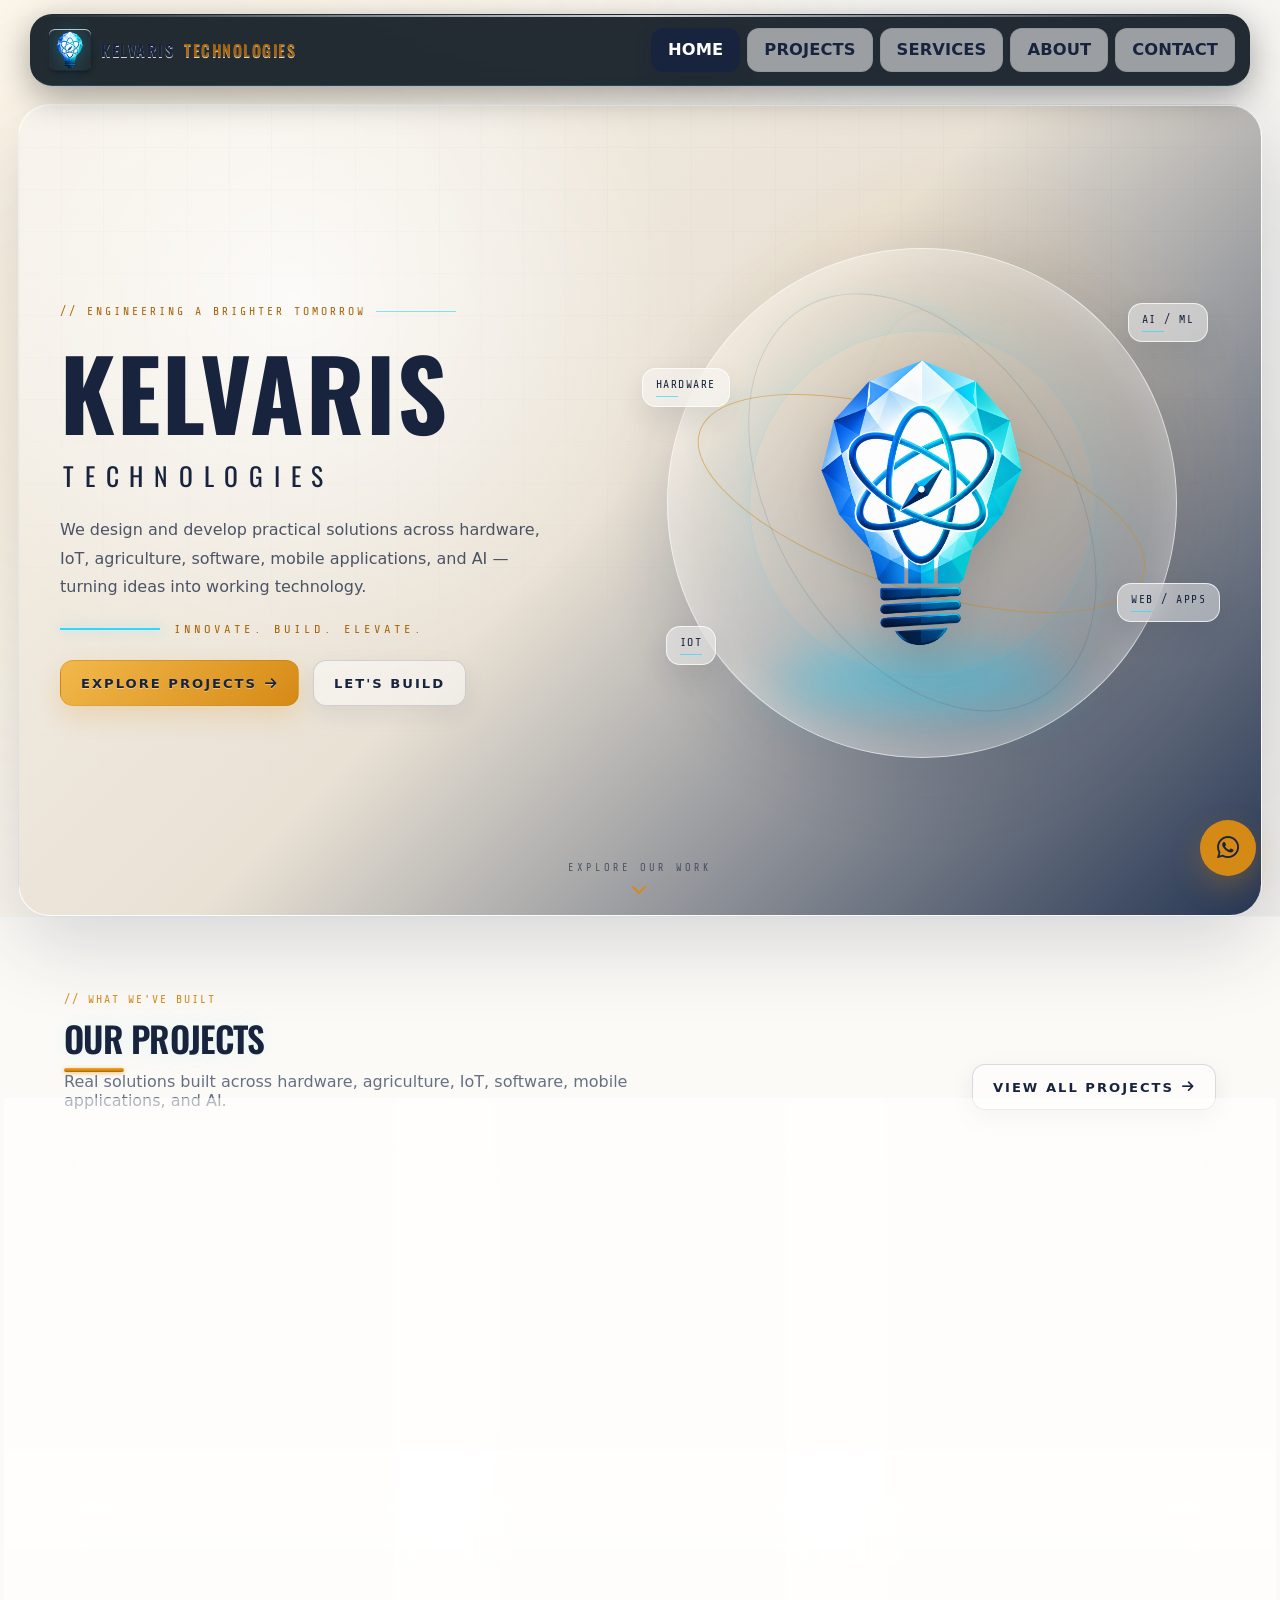
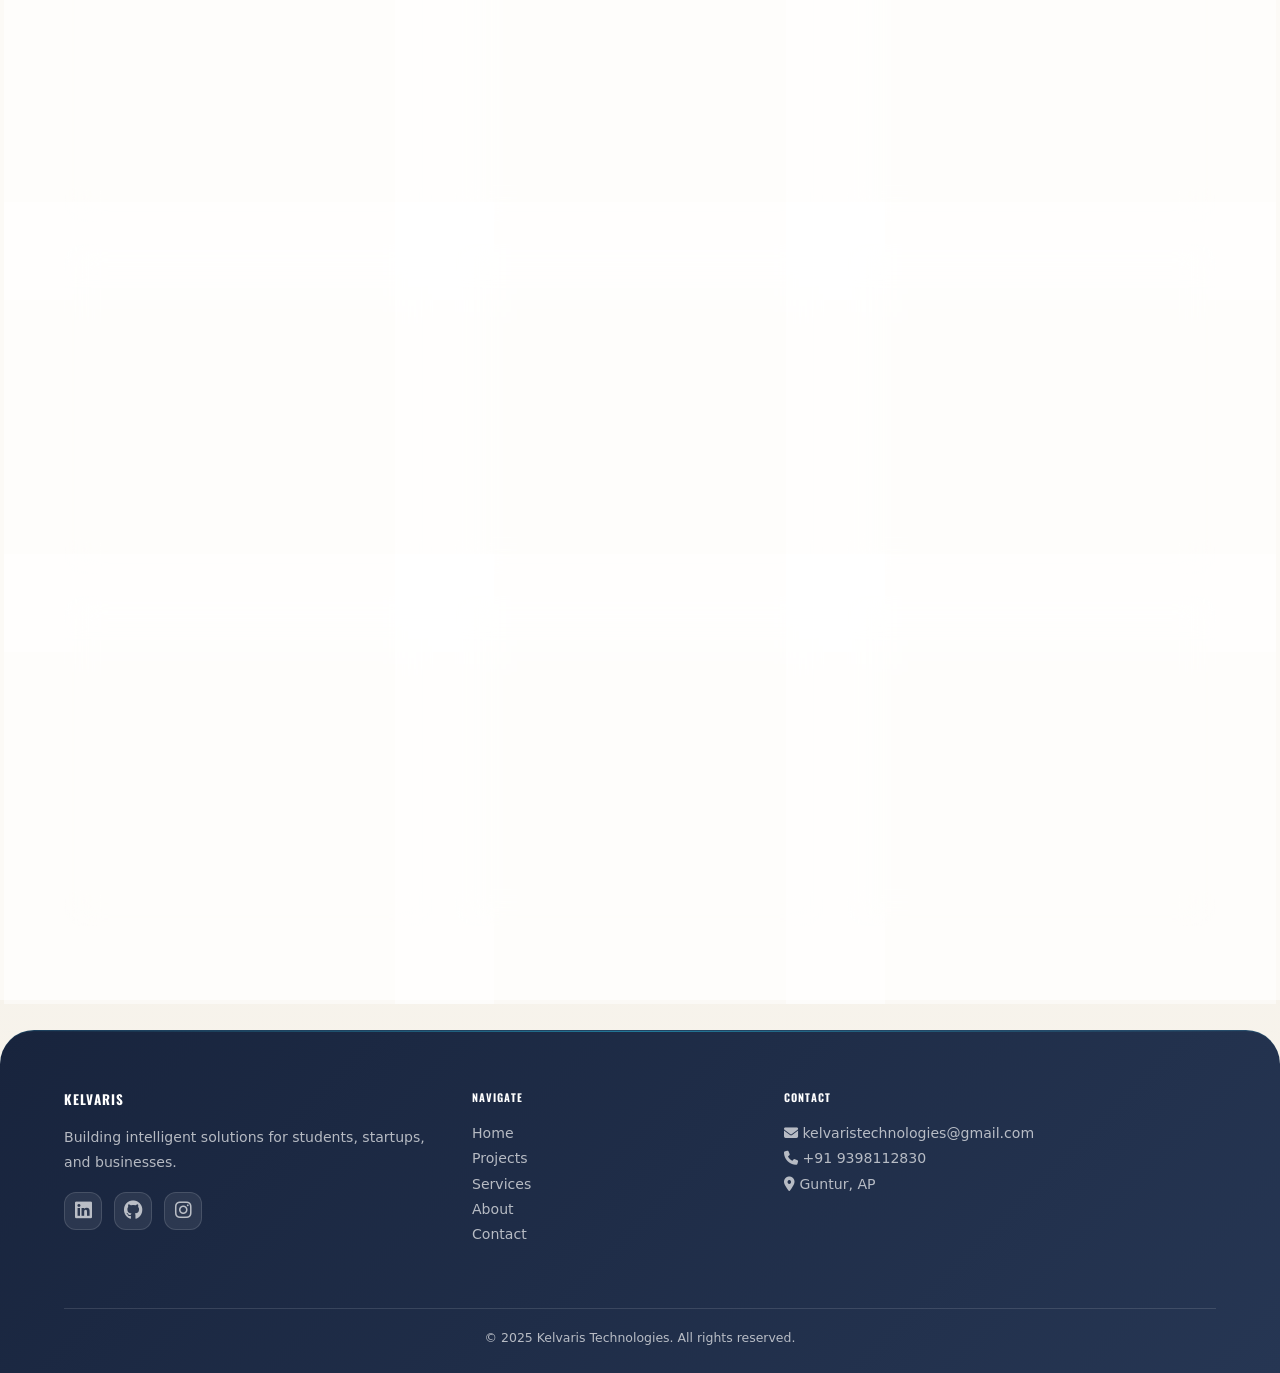
==== commit 4c863c7a: "color commit" ====
--- a/index.html
+++ b/index.html
@@ -707,6 +707,166 @@
     }
   </style>
   <link rel="stylesheet" href="kelvaris-theme.css">
+
+<style id="home-axis-visibility-fix">
+/* Home hero — clearer 3D axis/orbit lines */
+#page-home .home-orbit {
+  z-index: 2 !important;
+  display: block !important;
+  opacity: 1 !important;
+  visibility: visible !important;
+  border: 2px solid rgba(214, 157, 62, 0.72) !important;
+  box-shadow:
+    0 0 10px rgba(214, 157, 62, 0.18),
+    inset 0 0 10px rgba(214, 157, 62, 0.08);
+  pointer-events: none !important;
+}
+
+#page-home .home-orbit-a {
+  width: 86% !important;
+  height: 32% !important;
+  transform: rotateX(64deg) rotateZ(-22deg) !important;
+}
+
+#page-home .home-orbit-b {
+  width: 66% !important;
+  height: 88% !important;
+  transform: rotateY(67deg) rotateZ(10deg) !important;
+}
+
+#page-home .hero-bulb-stage {
+  z-index: 3 !important;
+}
+
+#page-home .home-floating-bulb {
+  z-index: 4 !important;
+}
+</style>
+
+
+<style id="section-title-contrast-fix">
+/* PROJECTS + SERVICES — strong readable text against the dark/glass background */
+#page-projects .proj-domain-title,
+#page-projects .proj-card-body h5,
+#page-projects .proj-domain-sub,
+#page-services h1,
+#page-services h2,
+#page-services h3,
+#page-services h4,
+#page-services h5,
+#page-services .service-title,
+#page-services .service-card h3,
+#page-services .service-card h4 {
+  color: #fff7e8 !important;
+  opacity: 1 !important;
+  text-shadow: 0 2px 10px rgba(0,0,0,.55) !important;
+}
+
+#page-projects .proj-domain-title {
+  font-weight: 700 !important;
+  letter-spacing: .025em !important;
+}
+
+#page-projects .proj-domain-sub,
+#page-services p,
+#page-services .service-card p,
+#page-services .services-intro {
+  color: rgba(255,247,232,.86) !important;
+  opacity: 1 !important;
+}
+
+#page-projects .proj-card {
+  color: #fff7e8 !important;
+}
+
+#page-projects .proj-card-body {
+  background: rgba(10, 22, 35, .92) !important;
+}
+
+#page-services .service-card {
+  color: #fff7e8 !important;
+}
+
+#page-services .service-card h3,
+#page-services .service-card h4,
+#page-services .service-title {
+  font-weight: 700 !important;
+  letter-spacing: .02em !important;
+}
+</style>
+
+
+
+
+
+
+
+<style id="final-warm-glass-nav">
+  .skeu-navbar {
+    background: rgba(255, 255, 255, 0.92) !important;
+    border: 1px solid rgba(24, 36, 61, 0.12) !important;
+    border-bottom: 1px solid rgba(24, 36, 61, 0.14) !important;
+    box-shadow:
+      0 18px 45px rgba(24, 36, 61, 0.16),
+      0 2px 8px rgba(24, 36, 61, 0.08) !important;
+    backdrop-filter: blur(24px) saturate(125%) !important;
+    -webkit-backdrop-filter: blur(24px) saturate(125%) !important;
+  }
+
+  .skeu-navbar .nav-links {
+    gap: 7px !important;
+  }
+
+  .skeu-navbar .nav-links li a,
+  .skeu-navbar .nav-links a {
+    display: block !important;
+    color: #18243D !important;
+    background: rgba(255, 255, 255, 0.55) !important;
+    font-family: Inter, ui-sans-serif, system-ui, -apple-system, "Segoe UI", sans-serif !important;
+    font-size: 1.02rem !important;
+    font-weight: 750 !important;
+    letter-spacing: .1px !important;
+    line-height: 1.2 !important;
+    padding: 11px 16px !important;
+    border: 1px solid rgba(24, 36, 61, 0.08) !important;
+    border-radius: 12px !important;
+    text-shadow: none !important;
+    opacity: 1 !important;
+  }
+
+  .skeu-navbar .nav-links li a:hover,
+  .skeu-navbar .nav-links a:hover {
+    color: #A86408 !important;
+    background: rgba(242, 184, 75, 0.18) !important;
+    border-color: rgba(214, 138, 22, 0.25) !important;
+  }
+
+  .skeu-navbar .nav-links li a.active,
+  .skeu-navbar .nav-links a.active {
+    color: #FFFFFF !important;
+    background: #18243D !important;
+    border-color: #18243D !important;
+    box-shadow: 0 7px 18px rgba(24, 36, 61, 0.18) !important;
+  }
+
+  .skeu-navbar .navbar-brand {
+    color: #18243D !important;
+    opacity: 1 !important;
+  }
+
+  .skeu-navbar .navbar-brand span {
+    color: #A86408 !important;
+  }
+
+  @media (max-width: 768px) {
+    .skeu-navbar .nav-links li a,
+    .skeu-navbar .nav-links a {
+      font-size: .98rem !important;
+      background: rgba(255,255,255,.92) !important;
+    }
+  }
+</style>
+
 </head>
 <body>
 
@@ -723,7 +883,7 @@
   </button>
   <ul class="nav-links" id="navLinks">
     <li><a href="#" onclick="navigate('home');return false;" data-page="home" class="active">Home</a></li>
-    <li><a href="#" onclick="navigate('projects');return false;" data-page="project">Projects</a></li>
+    <li><a href="#" onclick="navigate('projects');return false;" data-page="projects">Projects</a></li>
     <li><a href="#" onclick="navigate('services');return false;" data-page="services">Services</a></li>
     <li><a href="#" onclick="navigate('about');return false;" data-page="about">About</a></li>
     <li><a href="#" onclick="navigate('contact');return false;" data-page="contact">Contact</a></li>
@@ -1529,6 +1689,122 @@
 </style>
 
 
+
+<style id="services-text-contrast-fix">
+/* Services page: keep the warm glass look, but make every label readable. */
+#page-services .page-header-section{
+  background:linear-gradient(135deg,#101a33 0%,#182746 55%,#263758 100%) !important;
+}
+#page-services .page-header-section .section-label{
+  color:#f3bd63 !important;
+  opacity:1 !important;
+  text-shadow:0 1px 5px rgba(0,0,0,.35) !important;
+}
+#page-services .page-header-section .section-title{
+  color:#fff8ea !important;
+  opacity:1 !important;
+  text-shadow:0 3px 14px rgba(0,0,0,.45) !important;
+}
+#page-services .page-header-section p{
+  color:#e8e0d2 !important;
+  opacity:1 !important;
+}
+
+#page-services .skeu-section{
+  background:linear-gradient(180deg,#f7f1e7 0%,#eee5d6 100%) !important;
+  padding:64px 0 !important;
+}
+#page-services .skeu-section .row{
+  row-gap:24px !important;
+}
+#page-services .skeu-section .col-2{
+  width:calc(33.333% - 16px) !important;
+  flex:0 0 calc(33.333% - 16px) !important;
+}
+
+#page-services .skeu-card{
+  height:100% !important;
+  min-height:300px !important;
+  overflow:hidden !important;
+  border:1px solid rgba(25,39,68,.16) !important;
+  border-radius:22px !important;
+  background:rgba(255,255,255,.68) !important;
+  box-shadow:0 14px 34px rgba(31,42,61,.12), inset 0 1px 0 rgba(255,255,255,.85) !important;
+  backdrop-filter:blur(12px) !important;
+  -webkit-backdrop-filter:blur(12px) !important;
+}
+#page-services .skeu-card .card-icon-panel{
+  min-height:105px !important;
+  display:flex !important;
+  align-items:center !important;
+  justify-content:center !important;
+  border-bottom:1px solid rgba(25,39,68,.10) !important;
+}
+#page-services .skeu-card .card-icon-panel i{
+  font-size:2.1rem !important;
+  color:#fff !important;
+  filter:drop-shadow(0 2px 5px rgba(0,0,0,.25)) !important;
+}
+#page-services .skeu-card .card-body{
+  padding:24px 24px 26px !important;
+  background:transparent !important;
+}
+#page-services .skeu-card .card-body .section-label{
+  color:#b47722 !important;
+  font-family:'Share Tech Mono',monospace !important;
+  font-weight:700 !important;
+  opacity:1 !important;
+}
+#page-services .skeu-card .card-body h3,
+#page-services .skeu-card .card-body h4{
+  color:#17243d !important;
+  opacity:1 !important;
+  font-family:'Oswald',sans-serif !important;
+  font-weight:600 !important;
+  text-shadow:none !important;
+  margin:8px 0 10px !important;
+}
+#page-services .skeu-card .card-body p{
+  color:#4b5567 !important;
+  opacity:1 !important;
+  font-family:'Lora',serif !important;
+  line-height:1.7 !important;
+  margin:0 !important;
+}
+#page-services > section[style*="navy-grad"]{
+  background:linear-gradient(135deg,#101a33,#1d2c4a) !important;
+}
+#page-services > section[style*="navy-grad"] h2{
+  color:#fff8ea !important;
+  opacity:1 !important;
+}
+#page-services > section[style*="navy-grad"] p{
+  color:#e8e0d2 !important;
+  opacity:1 !important;
+}
+#page-services > section[style*="navy-grad"] .section-label{
+  color:#f3bd63 !important;
+  opacity:1 !important;
+}
+#page-services .skeu-footer .footer-copy{
+  color:#e8e0d2 !important;
+  opacity:1 !important;
+}
+@media (max-width: 900px){
+  #page-services .skeu-section .col-2{
+    width:calc(50% - 12px) !important;
+    flex-basis:calc(50% - 12px) !important;
+  }
+}
+@media (max-width: 600px){
+  #page-services .skeu-section .col-2{
+    width:100% !important;
+    flex-basis:100% !important;
+  }
+  #page-services .skeu-card{min-height:0 !important;}
+}
+</style>
+
 <!-- =============================================
      SCRIPTS
 ============================================== -->
@@ -1688,20 +1964,65 @@
   /* ──────────────────────────────────────────
      HOME HERO — mouse-reactive floating bulb
   ────────────────────────────────────────── */
+  /* HOME HERO — smooth cursor-following 3D bulb */
   const homeBulbStage = document.getElementById('homeBulbStage');
-  const homeHero = document.getElementById('home');
-  if (homeBulbStage && homeHero) {
+  const homeHero = document.getElementById('homeHero');
+
+  if (homeBulbStage && homeHero && window.matchMedia('(pointer: fine)').matches) {
+    let targetX = 0, targetY = 0;
+    let currentX = 0, currentY = 0;
+    let active = false;
+    let frame = null;
+
+    const animateBulb = () => {
+      currentX += (targetX - currentX) * 0.09;
+      currentY += (targetY - currentY) * 0.09;
+
+      const moveX = currentX * 30;
+      const moveY = currentY * 20;
+      const rotateY = currentX * 18;
+      const rotateX = -currentY * 14;
+
+      homeBulbStage.style.transform =
+        `translate3d(${moveX}px, ${moveY}px, 25px) rotateY(${rotateY}deg) rotateX(${rotateX}deg)`;
+
+      if (
+        Math.abs(targetX - currentX) > 0.001 ||
+        Math.abs(targetY - currentY) > 0.001 ||
+        active
+      ) {
+        frame = requestAnimationFrame(animateBulb);
+      } else {
+        frame = null;
+      }
+    };
+
     homeHero.addEventListener('mousemove', (e) => {
       const rect = homeHero.getBoundingClientRect();
-      const x = ((e.clientX - rect.left) / rect.width) - 0.5;
-      const y = ((e.clientY - rect.top) / rect.height) - 0.5;
-      homeBulbStage.style.animation = 'none';
-      homeBulbStage.style.transform = `rotateY(${x * 18}deg) rotateX(${-y * 14}deg) translate3d(${x * 14}px, ${y * 9}px, 25px)`;
+
+      targetX = ((e.clientX - rect.left) / rect.width) - 0.5;
+      targetY = ((e.clientY - rect.top) / rect.height) - 0.5;
+
+      if (!active) {
+        active = true;
+        homeBulbStage.style.animation = 'none';
+        if (!frame) frame = requestAnimationFrame(animateBulb);
+      }
     });
 
     homeHero.addEventListener('mouseleave', () => {
-      homeBulbStage.style.transform = '';
-      homeBulbStage.style.animation = 'home-bulb-float 5s ease-in-out infinite';
+      active = false;
+      targetX = 0;
+      targetY = 0;
+
+      if (!frame) frame = requestAnimationFrame(animateBulb);
+
+      setTimeout(() => {
+        if (!active) {
+          homeBulbStage.style.transform = '';
+          homeBulbStage.style.animation = 'home-bulb-float 5s ease-in-out infinite';
+        }
+      }, 700);
     });
   }
 
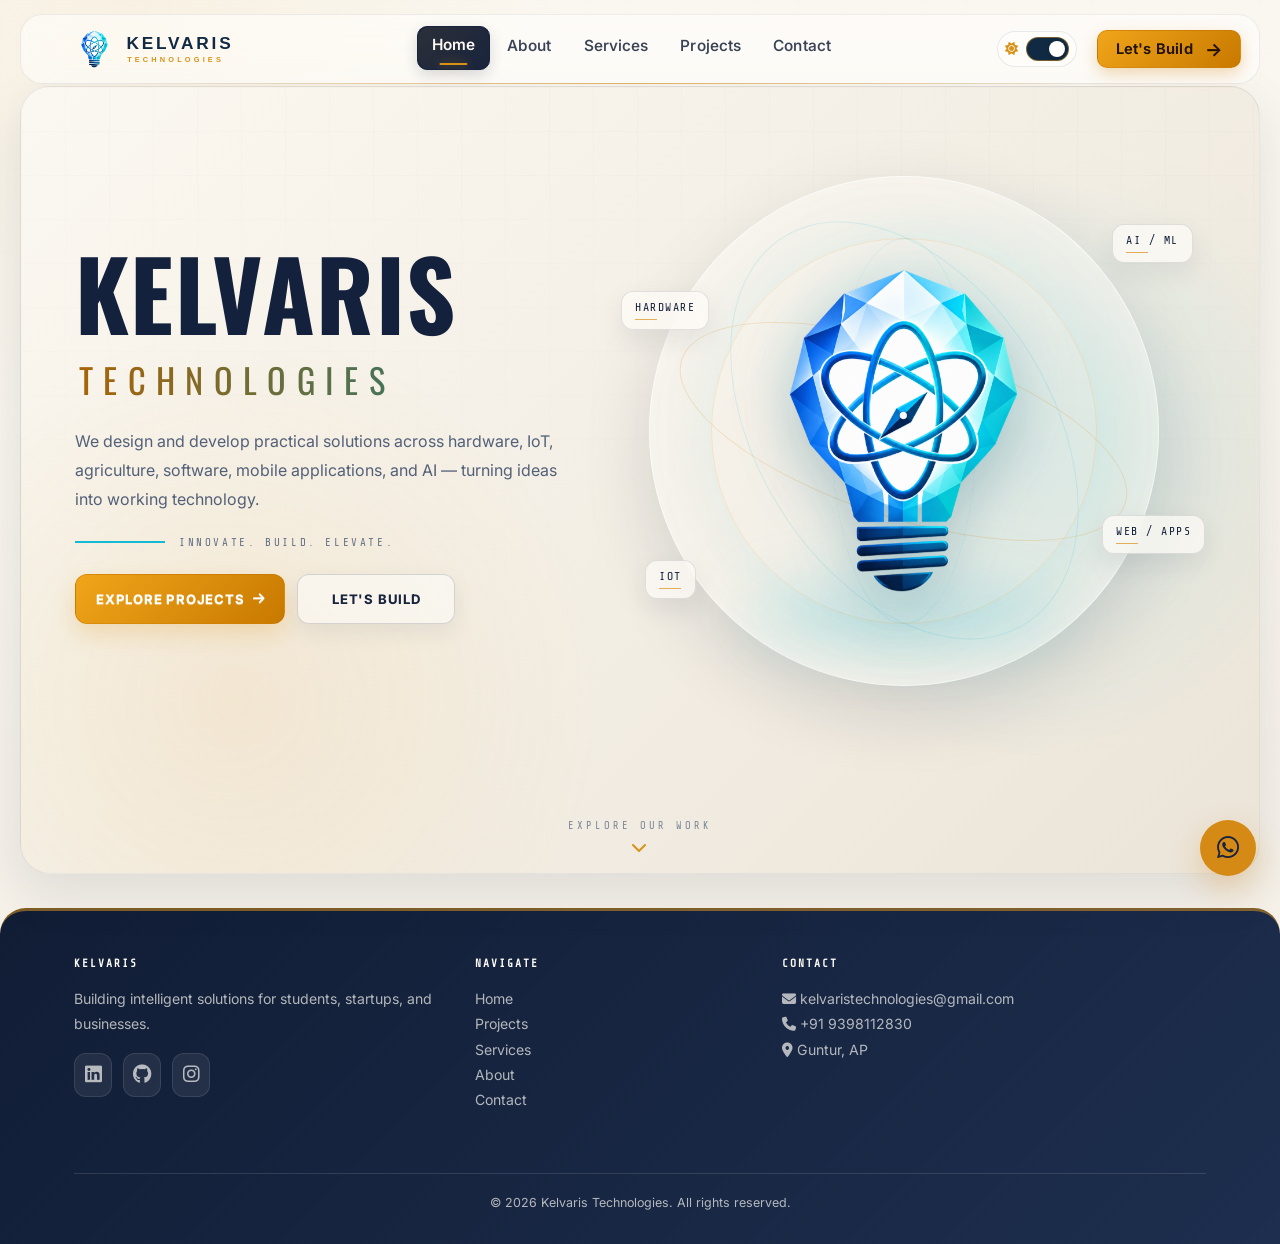
==== commit e019098d: "fixed many colour changes" ====
--- a/index.html
+++ b/index.html
@@ -9,16 +9,14 @@
   <!-- Fonts -->
   <link rel="preconnect" href="https://fonts.googleapis.com">
   <link rel="preconnect" href="https://fonts.gstatic.com" crossorigin>
-  <link href="https://fonts.googleapis.com/css2?family=Oswald:wght@400;600;700&family=Lora:ital,wght@0,400;0,600;1,400&family=Share+Tech+Mono:wght@400&display=swap" rel="stylesheet">
+  <link href="https://fonts.googleapis.com/css2?family=Inter:wght@400;500;600;700;800&family=Oswald:wght@400;600;700&family=Lora:ital,wght@0,400;0,600;1,400&family=Share+Tech+Mono:wght@400&display=swap" rel="stylesheet">
 
   <!-- Font Awesome -->
   <link rel="stylesheet" href="https://cdnjs.cloudflare.com/ajax/libs/font-awesome/6.4.2/css/all.min.css">
 
-  <!-- Skeuomorphic design system -->
+  <!-- Design system: base structure, then the warm-glass theme (loaded last so its colors win) -->
   <link rel="stylesheet" href="style.css">
-  <link rel="stylesheet" href="skeu-3d.css">
-  <link rel="stylesheet" href="enhance.css">
-
+      
   <style>
     /* =============================================
        SPA PAGE SYSTEM
@@ -371,10 +369,10 @@
       gap: 10px;
       color: #27d9ff;
       font-family: 'Share Tech Mono', monospace;
-      font-size: 0.78rem;
+      font-size: 0.72rem;
       letter-spacing: 4px;
       text-transform: uppercase;
-      margin-bottom: 1.1rem;
+      margin-bottom: 0.85rem;
     }
 
     .projects-hero-kicker::after {
@@ -388,8 +386,8 @@
     .projects-hero-title {
       margin: 0;
       font-family: 'Oswald', sans-serif;
-      font-size: clamp(4rem, 8vw, 7.5rem);
-      line-height: 0.9;
+      font-size: clamp(3.4rem, 6.4vw, 6.2rem);
+      line-height: 0.92;
       letter-spacing: 0.02em;
       text-transform: uppercase;
       color: #f4f8ff;
@@ -705,8 +703,367 @@
     @media (max-width: 420px) {
       .col-3 { width: 100%; }
     }
+
+    /* =============================================
+       SCROLL-REVEAL (page entrance motion, item 7)
+       ============================================= */
+    .kv-reveal {
+      opacity: 0;
+      transform: translateY(20px);
+      transition: opacity .6s ease, transform .6s ease;
+    }
+    .kv-reveal.kv-revealed {
+      opacity: 1;
+      transform: translateY(0);
+    }
+    @media (prefers-reduced-motion: reduce) {
+      .kv-reveal, .kv-reveal.kv-revealed { transition: none; opacity: 1; transform: none; }
+    }
+
+    /* =============================================
+       CARD HOVER REFINEMENT — gold border + image lift
+       ============================================= */
+    .proj-card, .skeu-card, .team-card {
+      transition: transform .22s ease, box-shadow .22s ease, border-color .22s ease;
+    }
+    .proj-card:hover, .skeu-card:hover, .team-card:hover {
+      border-color: rgba(214, 138, 22, 0.45) !important;
+    }
+    .proj-card-img img, .proj-card-img i {
+      transition: transform .35s ease;
+    }
+    .proj-card:hover .proj-card-img img {
+      transform: scale(1.03);
+    }
+    .proj-card:hover .proj-card-img i {
+      transform: scale(1.08);
+    }
+
+    /* Buttons — arrow nudges right on hover, gold brightens (item 7) */
+    .btn-skeu i.fa-arrow-right {
+      transition: transform .2s ease;
+      display: inline-block;
+    }
+    .btn-skeu:hover i.fa-arrow-right {
+      transform: translateX(5px);
+    }
+    .btn-skeu-primary:hover {
+      filter: brightness(1.05);
+    }
+
+    /* Hero bulb — subtle glow pulse layered on top of the existing float (item 2) */
+    #page-home .home-bulb-glow,
+    .bulb-stage::before {
+      animation: kv-glow-pulse 3.6s ease-in-out infinite;
+    }
+    @keyframes kv-glow-pulse {
+      0%, 100% { opacity: 0.75; }
+      50% { opacity: 1; }
+    }
+
+    /* =============================================
+       LOGO / BRAND — cleaner, unified lockup (item 10)
+       ============================================= */
+    .kv-brand {
+      display: flex !important;
+      align-items: center !important;
+      gap: 10px !important;
+    }
+    .kv-brand img { width: 34px !important; height: 34px !important; }
+    .kv-brand-text {
+      display: flex;
+      flex-direction: column;
+      line-height: 1.05;
+      font-family: 'Oswald', sans-serif;
+      font-weight: 700;
+      font-size: 1.02rem;
+      letter-spacing: .04em;
+    }
+    .kv-brand-text em {
+      font-style: normal;
+      font-family: 'Share Tech Mono', monospace;
+      font-weight: 400;
+      font-size: .56rem;
+      letter-spacing: .22em;
+      color: #A86408 !important;
+      margin-top: 2px;
+    }
+
+    /* =============================================
+       EMBER GOLD — gradient reserved for CTAs, active
+       states, key headings & borders only (item 9)
+       ============================================= */
+    .btn-skeu-primary {
+      background: linear-gradient(135deg, #F0A51A, #C87900) !important;
+      border-color: rgba(200,121,0,.5) !important;
+    }
+    .section-title em,
+    .section-title .kv-ember {
+      background: linear-gradient(90deg, #C87900, #F0A51A);
+      -webkit-background-clip: text;
+      background-clip: text;
+      -webkit-text-fill-color: transparent;
+      font-style: normal;
+    }
+
+    /* =============================================
+       SUBTLE BLUEPRINT/GRID STRUCTURE ON LIGHT
+       SECTIONS — reinforces "engineering" (item 5)
+       ============================================= */
+    .proj-domain-section,
+    .page-header-section,
+    .skeu-section {
+      position: relative;
+    }
+    .proj-domain-section::before,
+    .skeu-section::before {
+      content: '';
+      position: absolute;
+      inset: 0;
+      background-image:
+        linear-gradient(rgba(24,36,61,0.035) 1px, transparent 1px),
+        linear-gradient(90deg, rgba(24,36,61,0.035) 1px, transparent 1px);
+      background-size: 38px 38px;
+      pointer-events: none;
+      z-index: 0;
+    }
+    .proj-domain-section > .container,
+    .skeu-section > .container {
+      position: relative;
+      z-index: 1;
+    }
+
+    /* =============================================
+       SYSTEM LABELS — small engineering-style tags
+       used sparingly (item 11)
+       ============================================= */
+    .kv-sys-tag {
+      display: inline-block;
+      font-family: 'Share Tech Mono', monospace;
+      font-size: .62rem;
+      letter-spacing: .18em;
+      color: var(--amber-glow, #C87900);
+      opacity: .8;
+      margin-bottom: 6px;
+    }
+    .proj-domain-header { position: relative; flex-wrap: wrap; }
+    .proj-domain-header .kv-sys-tag {
+      display: block;
+      flex-basis: 100%;
+      margin-bottom: 2px;
+    }
+
+    /* =============================================
+       WHAT WE BUILD — horizontal capability system
+       (items 6 & 12)
+       ============================================= */
+    .kv-capabilities {
+      padding: 70px 0 30px;
+      background: var(--cream);
+    }
+    .kv-capabilities-statement {
+      max-width: 760px;
+      font-family: 'Lora', serif;
+      font-size: clamp(1.2rem, 2.4vw, 1.65rem);
+      line-height: 1.5;
+      color: var(--navy);
+      margin: 0 0 2.4rem;
+    }
+    .kv-capability-row {
+      display: flex;
+      align-items: center;
+      justify-content: space-between;
+      gap: 1.5rem;
+      padding: 1.15rem 4px;
+      border-bottom: 1px solid rgba(24,36,61,0.1);
+      cursor: default;
+      position: relative;
+      overflow: hidden;
+    }
+    .kv-capability-row:first-child { border-top: 1px solid rgba(24,36,61,0.1); }
+    .kv-capability-name {
+      display: flex;
+      align-items: baseline;
+      gap: 14px;
+      font-family: 'Oswald', sans-serif;
+      font-size: clamp(1.1rem, 2.6vw, 1.8rem);
+      letter-spacing: .03em;
+      text-transform: uppercase;
+      color: var(--navy);
+    }
+    .kv-capability-name .kv-sys-tag { margin: 0; }
+    .kv-capability-line {
+      flex: 1;
+      height: 1px;
+      background: rgba(24,36,61,0.15);
+      position: relative;
+      max-width: 260px;
+      overflow: hidden;
+    }
+    .kv-capability-line::after {
+      content: '';
+      position: absolute;
+      inset: 0;
+      background: linear-gradient(90deg, #C87900, #F0A51A);
+      transform: scaleX(0);
+      transform-origin: left;
+      transition: transform .35s ease;
+    }
+    .kv-capability-desc {
+      flex: 0 0 260px;
+      font-family: 'Lora', serif;
+      font-size: .82rem;
+      color: var(--metal-mid, #6b7688);
+      opacity: 0;
+      transform: translateX(-8px);
+      transition: opacity .3s ease, transform .3s ease;
+    }
+    .kv-capability-row:hover .kv-capability-line::after { transform: scaleX(1); }
+    .kv-capability-row:hover .kv-capability-desc { opacity: 1; transform: translateX(0); }
+    .kv-capability-row:hover .kv-capability-name { color: #A86408; }
+    @media (max-width: 760px) {
+      .kv-capability-row { flex-wrap: wrap; }
+      .kv-capability-desc { flex-basis: 100%; opacity: .85; transform: none; order: 3; }
+      .kv-capability-line { max-width: none; }
+    }
+
+    /* =============================================
+       PROJECT SPOTLIGHT — large featured project
+       layout, not a card (items 13 & 14)
+       ============================================= */
+    .kv-spotlight {
+      display: grid;
+      grid-template-columns: 1fr 1fr;
+      gap: 3rem;
+      align-items: center;
+      background: var(--panel-grad);
+      border: 2px solid var(--navy-mid, #1f3050);
+      border-radius: 16px;
+      padding: 2.6rem;
+      box-shadow: var(--shadow-deep);
+    }
+    .kv-spotlight-tags span {
+      display: inline-block;
+      font-family: 'Share Tech Mono', monospace;
+      font-size: .68rem;
+      letter-spacing: .1em;
+      color: #d7f5ff;
+      border: 1px solid rgba(77,201,255,.4);
+      background: rgba(6,25,46,.5);
+      border-radius: 4px;
+      padding: 5px 10px;
+      margin: 0 6px 8px 0;
+    }
+    .kv-spotlight h3 {
+      font-family: 'Oswald', sans-serif;
+      font-size: clamp(1.6rem, 3vw, 2.3rem);
+      color: var(--metal-light, #f4f8ff);
+      text-transform: uppercase;
+      letter-spacing: .02em;
+      margin: .6rem 0 1rem;
+    }
+    .kv-spotlight p { color: var(--metal-mid, #aabbd0); font-family: 'Lora', serif; line-height: 1.7; margin-bottom: 1.2rem; }
+    .kv-pipeline {
+      display: flex;
+      flex-direction: column;
+      align-items: center;
+      gap: 0;
+      font-family: 'Share Tech Mono', monospace;
+      font-size: .78rem;
+      letter-spacing: .08em;
+      color: #d7f5ff;
+      text-transform: uppercase;
+    }
+    .kv-pipeline-step {
+      padding: 10px 18px;
+      border: 1px solid rgba(77,201,255,.4);
+      border-radius: 6px;
+      background: rgba(6,25,46,.55);
+      width: min(230px, 100%);
+      text-align: center;
+    }
+    .kv-pipeline-arrow {
+      color: #2bd9ff;
+      font-size: .9rem;
+      padding: 5px 0;
+    }
+    @media (max-width: 860px) {
+      .kv-spotlight { grid-template-columns: 1fr; }
+    }
+
+    /* =============================================
+       TECHNOLOGY → APPLICATION relationship table
+       (item 17)
+       ============================================= */
+    .kv-tech-app-row {
+      display: grid;
+      grid-template-columns: 1fr auto 1fr;
+      align-items: center;
+      gap: 1rem;
+      padding: 1rem 4px;
+      border-bottom: 1px solid rgba(24,36,61,0.1);
+    }
+    .kv-tech-app-row:first-of-type { border-top: 1px solid rgba(24,36,61,0.1); }
+    .kv-tech-app-row .kv-tech {
+      font-family: 'Oswald', sans-serif;
+      font-size: 1rem;
+      letter-spacing: .03em;
+      color: var(--navy);
+      text-transform: uppercase;
+    }
+    .kv-tech-app-row .kv-app {
+      font-family: 'Lora', serif;
+      font-size: .92rem;
+      color: var(--metal-mid, #6b7688);
+      text-align: right;
+    }
+    .kv-tech-app-row .kv-arrow { color: #C87900; font-size: .85rem; }
+    @media (max-width: 640px) {
+      .kv-tech-app-row { grid-template-columns: 1fr; text-align: left; }
+      .kv-tech-app-row .kv-app { text-align: left; }
+      .kv-tech-app-row .kv-arrow { display: none; }
+    }
+
+    /* =============================================
+       ABOUT — belief statement block (item 15)
+       ============================================= */
+    .kv-belief-block {
+      max-width: 880px;
+      margin: 0 auto;
+      text-align: center;
+      padding: 20px 0 10px;
+    }
+    .kv-belief-block p {
+      font-family: 'Lora', serif;
+      font-size: clamp(1.15rem, 2.6vw, 1.6rem);
+      line-height: 1.55;
+      color: var(--navy);
+    }
+
+    /* =============================================
+       FOOTER — lighter visual weight (item 18)
+       ============================================= */
+    .skeu-footer { padding-top: 46px !important; padding-bottom: 30px !important; }
+    .skeu-footer h5, .skeu-footer h6 {
+      font-family: 'Share Tech Mono', monospace !important;
+      font-size: .7rem !important;
+      letter-spacing: .18em !important;
+      text-transform: uppercase;
+    }
+    /* System-label numbering for home project grid, via CSS counters (item 11) */
+    .kv-home-project-grid { counter-reset: kv-proj; }
+    .kv-home-project-grid .proj-card { counter-increment: kv-proj; position: relative; }
+    .kv-home-project-grid .proj-card-body h5::before {
+      content: "SYS." counter(kv-proj, decimal-leading-zero) " — ";
+      font-family: 'Share Tech Mono', monospace;
+      font-size: .62rem;
+      letter-spacing: .12em;
+      color: var(--amber-glow, #C87900);
+      opacity: .75;
+      display: block;
+      margin-bottom: 4px;
+    }
   </style>
-  <link rel="stylesheet" href="kelvaris-theme.css">
 
 <style id="home-axis-visibility-fix">
 /* Home hero — clearer 3D axis/orbit lines */
@@ -802,51 +1159,88 @@
 
 
 <style id="final-warm-glass-nav">
+  /* Default state: near the top of the page — light glass, minimal weight */
   .skeu-navbar {
-    background: rgba(255, 255, 255, 0.92) !important;
-    border: 1px solid rgba(24, 36, 61, 0.12) !important;
-    border-bottom: 1px solid rgba(24, 36, 61, 0.14) !important;
+    background: rgba(255, 255, 255, 0.55) !important;
+    border: 1px solid rgba(24, 36, 61, 0.07) !important;
+    border-bottom: 1px solid rgba(24, 36, 61, 0.08) !important;
+    box-shadow: none !important;
+    backdrop-filter: blur(18px) saturate(130%) !important;
+    -webkit-backdrop-filter: blur(18px) saturate(130%) !important;
+    transition: background .35s ease, box-shadow .35s ease, border-color .35s ease;
+  }
+
+  /* Scrolled state: slightly darker, opaque, with a soft shadow */
+  .skeu-navbar.navbar-scrolled {
+    background: rgba(255, 255, 255, 0.94) !important;
+    border-color: rgba(24, 36, 61, 0.1) !important;
     box-shadow:
-      0 18px 45px rgba(24, 36, 61, 0.16),
-      0 2px 8px rgba(24, 36, 61, 0.08) !important;
-    backdrop-filter: blur(24px) saturate(125%) !important;
-    -webkit-backdrop-filter: blur(24px) saturate(125%) !important;
+      0 12px 32px rgba(24, 36, 61, 0.12),
+      0 1px 6px rgba(24, 36, 61, 0.06) !important;
   }
 
   .skeu-navbar .nav-links {
-    gap: 7px !important;
-  }
-
+    gap: 2px !important;
+    align-items: center !important;
+  }
+
+  /* Normal links — simple text, no boxy pill by default */
   .skeu-navbar .nav-links li a,
   .skeu-navbar .nav-links a {
     display: block !important;
-    color: #18243D !important;
-    background: rgba(255, 255, 255, 0.55) !important;
+    color: #3A4256 !important;
+    background: transparent !important;
     font-family: Inter, ui-sans-serif, system-ui, -apple-system, "Segoe UI", sans-serif !important;
-    font-size: 1.02rem !important;
-    font-weight: 750 !important;
+    font-size: .96rem !important;
+    font-weight: 550 !important;
     letter-spacing: .1px !important;
     line-height: 1.2 !important;
-    padding: 11px 16px !important;
-    border: 1px solid rgba(24, 36, 61, 0.08) !important;
-    border-radius: 12px !important;
+    padding: 9px 14px !important;
+    border: 1px solid transparent !important;
+    border-radius: 10px !important;
     text-shadow: none !important;
     opacity: 1 !important;
+    transition: color .18s ease, background .18s ease;
   }
 
   .skeu-navbar .nav-links li a:hover,
   .skeu-navbar .nav-links a:hover {
     color: #A86408 !important;
-    background: rgba(242, 184, 75, 0.18) !important;
-    border-color: rgba(214, 138, 22, 0.25) !important;
-  }
-
+    background: rgba(242, 184, 75, 0.12) !important;
+  }
+
+  /* Only the active page gets the solid pill treatment */
   .skeu-navbar .nav-links li a.active,
   .skeu-navbar .nav-links a.active {
     color: #FFFFFF !important;
     background: #18243D !important;
     border-color: #18243D !important;
-    box-shadow: 0 7px 18px rgba(24, 36, 61, 0.18) !important;
+    font-weight: 600 !important;
+    box-shadow: 0 5px 14px rgba(24, 36, 61, 0.16) !important;
+  }
+
+  /* Single primary gold CTA, appended after the nav links */
+  .skeu-navbar .nav-cta {
+    display: inline-flex !important;
+    align-items: center;
+    gap: 8px;
+    margin-left: 6px !important;
+    padding: 9px 18px !important;
+    border-radius: 10px !important;
+    font-family: Inter, ui-sans-serif, system-ui, -apple-system, "Segoe UI", sans-serif !important;
+    font-size: .92rem !important;
+    font-weight: 650 !important;
+    letter-spacing: .2px !important;
+    color: #221200 !important;
+    background: linear-gradient(135deg, #F0A51A, #C87900) !important;
+    border: 1px solid rgba(200,121,0,.5) !important;
+    box-shadow: 0 6px 16px rgba(200,121,0,.28) !important;
+    text-shadow: none !important;
+    transition: filter .18s ease, transform .18s ease;
+  }
+  .skeu-navbar .nav-cta:hover {
+    filter: brightness(1.06);
+    transform: translateY(-1px);
   }
 
   .skeu-navbar .navbar-brand {
@@ -864,6 +1258,7 @@
       font-size: .98rem !important;
       background: rgba(255,255,255,.92) !important;
     }
+    .skeu-navbar .nav-cta { display: none !important; }
   }
 </style>
 
@@ -874,20 +1269,31 @@
      NAVBAR  (shared across all pages)
 ════════════════════════════════════════════════ -->
 <nav class="skeu-navbar" id="mainNav">
-  <a class="navbar-brand" href="#" onclick="navigate('home');return false;">
-    <img src="kelvaris-bulb.png" alt="Kelvaris Logo">
-    KELVARIS <span>TECHNOLOGIES</span>
+  <a class="navbar-brand kv-brand" href="#" onclick="navigate('home');return false;" aria-label="Kelvaris Technologies home">
+    <img src="kelvaris-bulb.png" alt="Kelvaris Technologies logo">
+    <span class="kv-brand-copy"><strong>KELVARIS</strong><small>TECHNOLOGIES</small></span>
   </a>
-  <button class="navbar-toggle" onclick="toggleMobileMenu()" aria-label="Toggle menu" id="menuToggle">
-    <i class="fas fa-bars" id="menuIcon"></i>
-  </button>
+
   <ul class="nav-links" id="navLinks">
     <li><a href="#" onclick="navigate('home');return false;" data-page="home" class="active">Home</a></li>
+    <li><a href="#" onclick="navigate('about');return false;" data-page="about">About</a></li>
+    <li><a href="#" onclick="navigate('services');return false;" data-page="services">Services</a></li>
     <li><a href="#" onclick="navigate('projects');return false;" data-page="projects">Projects</a></li>
-    <li><a href="#" onclick="navigate('services');return false;" data-page="services">Services</a></li>
-    <li><a href="#" onclick="navigate('about');return false;" data-page="about">About</a></li>
     <li><a href="#" onclick="navigate('contact');return false;" data-page="contact">Contact</a></li>
   </ul>
+
+  <div class="kv-nav-right">
+    <div class="kv-theme-switch" aria-label="Theme controls">
+      <span class="kv-sun" aria-hidden="true"><i class="fas fa-sun"></i></span>
+      <button type="button" class="kv-theme-btn" id="themeToggle" aria-label="Toggle dark mode" title="Toggle dark mode">
+        <i class="fas fa-moon" id="themeIcon"></i>
+      </button>
+    </div>
+    <a href="#" class="nav-cta" onclick="navigate('contact');return false;">Let's Build <span aria-hidden="true">→</span></a>
+    <button class="navbar-toggle" onclick="toggleMobileMenu()" aria-label="Toggle menu" id="menuToggle">
+      <i class="fas fa-bars" id="menuIcon"></i>
+    </button>
+  </div>
 </nav>
 
 
@@ -899,7 +1305,6 @@
   <section class="projects-hero kv-home-project-hero" id="homeHero">
     <div class="projects-hero-inner">
       <div class="projects-hero-copy">
-        <span class="projects-hero-kicker">// Engineering A Brighter Tomorrow</span>
         <h1 class="projects-hero-title">KELVARIS</h1>
         <div class="projects-hero-subtitle">TECHNOLOGIES</div>
         <p class="projects-hero-description">
@@ -926,108 +1331,7 @@
     </div>
     <div class="projects-scroll-cue"><span>Explore Our Work</span><i class="fas fa-chevron-down"></i></div>
   </section>
-
-  <section class="proj-domain-section kv-home-projects-section" id="homeProjects">
-    <div class="container">
-      <div class="kv-home-section-heading">
-        <div>
-          <span class="section-label">// What We've Built</span>
-          <h2 class="section-title">Our Projects</h2>
-          <p>Real solutions built across hardware, agriculture, IoT, software, mobile applications, and AI.</p>
-        </div>
-        <button class="btn-skeu btn-skeu-outline" onclick="navigate('projects')">View All Projects <i class="fas fa-arrow-right"></i></button>
-      </div>
-      <div class="proj-grid kv-home-project-grid">
-<div class="proj-card">
-<div class="proj-card-img color-green"><i class="fas fa-tint"></i></div>
-<div class="proj-card-body">
-<h5>Kelvaris FlowMatic</h5>
-<p>Smart drip-irrigation platform built for farmers, combining field hardware with a mobile application for connected irrigation management.</p>
-<div class="proj-tags"><span>Agriculture</span><span>IoT</span><span>ESP32</span><span>Flutter</span><span>Firebase</span></div>
-</div>
-</div><div class="proj-card">
-<div class="proj-card-img color-green"><i class="fas fa-seedling"></i></div>
-<div class="proj-card-body">
-<h5>NPKS</h5>
-<p>Agricultural project focused on NPK monitoring to support soil-fertility analysis and better understanding of soil nutrients.</p>
-<div class="proj-tags"><span>Agriculture</span><span>Soil Fertility</span><span>NPK</span></div>
-</div>
-</div><div class="proj-card">
-<div class="proj-card-img color-green"><i class="fas fa-vial"></i></div>
-<div class="proj-card-body">
-<h5>pH Device</h5>
-<p>Soil pH measurement device designed for agricultural soil analysis and monitoring.</p>
-<div class="proj-tags"><span>Agriculture</span><span>Soil pH</span><span>Embedded</span></div>
-</div>
-</div><div class="proj-card">
-<div class="proj-card-img color-teal"><i class="fas fa-toggle-on"></i></div>
-<div class="proj-card-body">
-<h5>Smart Switch</h5>
-<p>Smart switching project for controlling electrical loads through an embedded hardware system.</p>
-<div class="proj-tags"><span>IoT</span><span>Embedded</span><span>Automation</span></div>
-</div>
-</div><div class="proj-card">
-<div class="proj-card-img color-blue"><i class="fas fa-satellite-dish"></i></div>
-<div class="proj-card-body">
-<h5>Ultrasonic</h5>
-<p>Ultrasonic-based hardware project focused on sensing and measurement.</p>
-<div class="proj-tags"><span>Embedded</span><span>Ultrasonic</span><span>Sensors</span></div>
-</div>
-</div><div class="proj-card">
-<div class="proj-card-img color-violet"><i class="fas fa-globe"></i></div>
-<div class="proj-card-body">
-<h5>Web Applications</h5>
-<p>Custom web application projects designed to solve practical business, academic, and real-world requirements.</p>
-<div class="proj-tags"><span>Web</span><span>Frontend</span><span>Backend</span></div>
-</div>
-</div><div class="proj-card">
-<div class="proj-card-img color-violet"><i class="fas fa-brain"></i></div>
-<div class="proj-card-body">
-<h5>Machine Learning Models</h5>
-<p>Machine learning projects covering predictive, classification, and data-driven solutions for different applications.</p>
-<div class="proj-tags"><span>Python</span><span>ML</span><span>Data</span><span>AI</span></div>
-</div>
-</div><div class="proj-card">
-<div class="proj-card-img color-red"><i class="fas fa-network-wired"></i></div>
-<div class="proj-card-body">
-<h5>Deep Learning Models</h5>
-<p>Deep learning projects using neural-network architectures for intelligent image, text, and application-based solutions.</p>
-<div class="proj-tags"><span>Deep Learning</span><span>Neural Networks</span><span>AI</span></div>
-</div>
-</div><div class="proj-card">
-<div class="proj-card-img color-amber"><i class="fas fa-lightbulb"></i></div>
-<div class="proj-card-body">
-<h5>Dupamin &amp; More</h5>
-<p>Additional Kelvaris projects and experimental solutions developed across software, electronics, and intelligent systems.</p>
-<div class="proj-tags"><span>Innovation</span><span>R&amp;D</span><span>Custom Solutions</span></div>
-</div>
-</div><div class="proj-card">
-<div class="proj-card-img color-blue"><i class="fas fa-tint"></i></div>
-<div class="proj-card-body">
-<h5>FlowMatic Mobile App</h5>
-<p>Farmer-focused mobile application for Kelvaris FlowMatic, providing irrigation control, scheduling, real-time monitoring, and field insights.</p>
-<div class="proj-tags"><span>Flutter</span><span>Firebase</span><span>IoT</span><span>Agriculture</span></div>
-</div>
-</div><div class="proj-card">
-<div class="proj-card-img color-blue"><i class="fas fa-mobile-screen-button"></i></div>
-<div class="proj-card-body">
-<h5>Custom Mobile Applications</h5>
-<p>Android and cross-platform applications developed for practical business, service, automation, and user-focused requirements.</p>
-<div class="proj-tags"><span>Android</span><span>Flutter</span><span>UI/UX</span><span>APIs</span></div>
-</div>
-</div><div class="proj-card">
-<div class="proj-card-img color-teal"><i class="fas fa-link"></i></div>
-<div class="proj-card-body">
-<h5>Connected Mobile Solutions</h5>
-<p>Mobile interfaces that connect applications with hardware, cloud services, databases, and IoT devices for real-time control and monitoring.</p>
-<div class="proj-tags"><span>IoT</span><span>Firebase</span><span>APIs</span><span>Real-Time Data</span></div>
-</div>
-</div>
-      </div>
-    </div>
-  </section>
-
-  <footer class="skeu-footer">
+<footer class="skeu-footer">
     <div class="container">
       <div class="row gap-3">
         <div class="col-3 mb-4">
@@ -1057,7 +1361,7 @@
         </div>
       </div>
       <hr class="footer-divider">
-      <p class="footer-copy">© 2025 Kelvaris Technologies. All rights reserved.</p>
+      <p class="footer-copy">© 2026 Kelvaris Technologies. All rights reserved.</p>
     </div>
   </footer>
 </div>
@@ -1067,34 +1371,6 @@
 <div id="page-projects" class="page">
 
   <div class="plate-divider"></div>
-
-  <!-- FEATURED PROJECT -->
-  <section class="proj-domain-section" style="padding-top:55px;">
-    <div class="container">
-      <div class="proj-domain-header">
-        <span class="proj-domain-icon color-green"><i class="fas fa-star"></i></span>
-        <div>
-          <h2 class="proj-domain-title">Featured Project</h2>
-          <p class="proj-domain-sub">Our flagship agricultural IoT solution</p>
-        </div>
-      </div>
-
-      <div class="proj-grid">
-        <div class="proj-card">
-          <div class="proj-card-img color-green">
-            <i class="fas fa-tint"></i>
-          </div>
-          <div class="proj-card-body">
-            <h5>Kelvaris FlowMatic</h5>
-            <p>Smart drip-irrigation platform built for farmers, combining field hardware with a mobile application for connected irrigation management.</p>
-            <div class="proj-tags">
-              <span>Agriculture</span><span>IoT</span><span>ESP32</span><span>Flutter</span><span>Firebase</span>
-            </div>
-          </div>
-        </div>
-      </div>
-    </div>
-  </section>
 
   <!-- HARDWARE & AGRICULTURE -->
   <section class="proj-domain-section">
@@ -1102,12 +1378,25 @@
       <div class="proj-domain-header">
         <span class="proj-domain-icon color-blue"><i class="fas fa-microchip"></i></span>
         <div>
-          <h2 class="proj-domain-title">Hardware & Agriculture</h2>
-          <p class="proj-domain-sub">Embedded devices, agricultural systems & smart electronics</p>
+          <h2 class="proj-domain-title dark-heading">Hardware & Agriculture</h2>
+          <p class="proj-domain-sub dark-heading">Embedded devices, agricultural systems & smart electronics</p>
         </div>
       </div>
 
       <div class="proj-grid">
+
+        <div class="proj-card">
+          <div class="proj-card-img color-green">
+            <i class="fas fa-tint"></i>
+          </div>
+          <div class="proj-card-body">
+            <h5>Kelvaris FlowMatic</h5>
+            <p>Smart drip-irrigation platform combining field hardware with a mobile application for connected irrigation management, sensing, scheduling, and remote control.</p>
+            <div class="proj-tags">
+              <span>Agriculture</span><span>IoT</span><span>ESP32</span><span>Flutter</span>
+            </div>
+          </div>
+        </div>
 
         <div class="proj-card">
           <div class="proj-card-img color-green">
@@ -1293,7 +1582,6 @@
   <!-- CTA -->
   <section style="background:var(--navy-grad);padding:60px 0;text-align:center;">
     <div class="container">
-      <span class="section-label" style="color:var(--amber-glow);">// Have an Idea?</span>
       <h2 style="font-family:'Oswald',sans-serif;font-size:2rem;color:var(--metal-light);letter-spacing:1px;text-transform:uppercase;margin-bottom:1rem;">Let's Build It</h2>
       <p style="color:var(--metal-mid);font-family:'Lora',serif;max-width:500px;margin:0 auto 2rem;">
         Have a hardware, agriculture, web, ML, or AI project in mind? Let's turn the idea into a working solution.
@@ -1332,7 +1620,7 @@
         </div>
       </div>
       <hr class="footer-divider">
-      <p class="footer-copy">© 2025 Kelvaris Technologies. All rights reserved.</p>
+      <p class="footer-copy">© 2026 Kelvaris Technologies. All rights reserved.</p>
     </div>
   </footer>
 
@@ -1347,7 +1635,6 @@
   <section class="page-header-section">
     <div class="pcb-grid"></div>
     <div class="container text-center" style="position:relative;z-index:2;">
-      <span class="section-label" style="color:var(--amber-glow);">// What We Do</span>
       <h1 class="section-title section-title-center" style="color:var(--metal-light);text-shadow:2px 2px 0 rgba(0,0,0,0.4);">Our Services</h1>
       <p style="max-width:680px;margin:1rem auto 0;color:var(--metal-mid);font-family:'Lora',serif;line-height:1.7;">
         Practical technology solutions across hardware, IoT, agriculture, software, mobile applications, and AI.
@@ -1365,7 +1652,7 @@
           <div class="skeu-card">
             <div class="card-icon-panel color-blue"><i class="fas fa-microchip"></i></div>
             <div class="card-body">
-              <span class="section-label">// 01</span>
+              <span class="kv-sys-tag">01 — ENGINEERING</span>
               <h3>Embedded Systems</h3>
               <p>Custom embedded hardware, microcontroller systems, sensors, automation, and connected device solutions.</p>
             </div>
@@ -1376,7 +1663,7 @@
           <div class="skeu-card">
             <div class="card-icon-panel color-teal"><i class="fas fa-wifi"></i></div>
             <div class="card-body">
-              <span class="section-label">// 02</span>
+              <span class="kv-sys-tag">02 — CONNECTIVITY</span>
               <h3>IoT Solutions</h3>
               <p>Connected devices and cloud-integrated systems for monitoring, control, automation, and real-time data.</p>
             </div>
@@ -1387,7 +1674,7 @@
           <div class="skeu-card">
             <div class="card-icon-panel color-green"><i class="fas fa-seedling"></i></div>
             <div class="card-body">
-              <span class="section-label">// 03</span>
+              <span class="kv-sys-tag">03 — CONNECTIVITY</span>
               <h3>Agriculture Technology</h3>
               <p>Smart agriculture devices and platforms for irrigation, soil monitoring, sensing, and farm automation.</p>
             </div>
@@ -1398,7 +1685,7 @@
           <div class="skeu-card">
             <div class="card-icon-panel color-violet"><i class="fas fa-globe"></i></div>
             <div class="card-body">
-              <span class="section-label">// 04</span>
+              <span class="kv-sys-tag">04 — SOFTWARE</span>
               <h3>Web Applications</h3>
               <p>Modern web applications for business, academic, service, automation, and real-world requirements.</p>
             </div>
@@ -1409,7 +1696,7 @@
           <div class="skeu-card">
             <div class="card-icon-panel color-blue"><i class="fas fa-mobile-screen-button"></i></div>
             <div class="card-body">
-              <span class="section-label">// 05</span>
+              <span class="kv-sys-tag">05 — SOFTWARE</span>
               <h3>Mobile Applications</h3>
               <p>Android and cross-platform applications with polished interfaces, APIs, Firebase, and connected services.</p>
             </div>
@@ -1420,7 +1707,7 @@
           <div class="skeu-card">
             <div class="card-icon-panel color-violet"><i class="fas fa-brain"></i></div>
             <div class="card-body">
-              <span class="section-label">// 06</span>
+              <span class="kv-sys-tag">06 — INTELLIGENCE</span>
               <h3>AI / ML</h3>
               <p>Machine learning and deep learning solutions for prediction, classification, intelligent applications, and data-driven systems.</p>
             </div>
@@ -1429,11 +1716,8 @@
 
       </div>
     </div>
-  </section>
-
-  <section style="background:var(--navy-grad);padding:60px 0;text-align:center;">
+  </section><section style="background:var(--navy-grad);padding:60px 0;text-align:center;">
     <div class="container">
-      <span class="section-label" style="color:var(--amber-glow);">// Have an Idea?</span>
       <h2 style="font-family:'Oswald',sans-serif;font-size:2rem;color:var(--metal-light);letter-spacing:1px;text-transform:uppercase;margin-bottom:1rem;">Let's Build It</h2>
       <p style="color:var(--metal-mid);font-family:'Lora',serif;max-width:500px;margin:0 auto 2rem;">
         Tell us what you want to build and we'll help turn the idea into a working solution.
@@ -1444,7 +1728,7 @@
 
   <footer class="skeu-footer">
     <div class="container">
-      <p class="footer-copy">© 2025 Kelvaris Technologies. All rights reserved.</p>
+      <p class="footer-copy">© 2026 Kelvaris Technologies. All rights reserved.</p>
     </div>
   </footer>
 
@@ -1455,7 +1739,6 @@
   <section class="page-header-section">
     <div class="pcb-grid"></div>
     <div class="container text-center" style="position:relative;z-index:2;">
-      <span class="section-label" style="color:var(--amber-glow);">// Who We Are</span>
       <h1 class="section-title section-title-center" style="color:var(--metal-light);text-shadow:2px 2px 0 rgba(0,0,0,0.4);">About Us</h1>
     </div>
   </section>
@@ -1468,7 +1751,6 @@
 
         <div class="col-2 mb-4">
           <div class="about-panel">
-            <span class="section-label">// Our Mission</span>
             <h2 class="section-title" style="margin-bottom:1.4rem;">Passionate<br>About Engineering</h2>
             <p>We are a dedicated team specialising in <strong>Hardware, IoT, Drones, Agriculture Devices, and AI</strong> — delivering innovative solutions for academic projects and real-world applications.</p>
             <p style="margin-top:1rem;">From smart irrigation to autonomous drones and deep learning systems, our focus is on <strong>practical implementations</strong> combined with software intelligence. With strong expertise in microcontrollers, PCB design, aerial systems, and system integration, we help students and businesses turn their ideas into working prototypes.</p>
@@ -1484,7 +1766,6 @@
 
         <div class="col-2 mb-4">
           <div style="background:var(--panel-grad);border-radius:14px;border:2px solid var(--navy-mid);padding:2rem;box-shadow:var(--shadow-deep);">
-            <span class="section-label" style="color:var(--amber-glow);">// The People</span>
             <h3 style="font-family:'Oswald',sans-serif;font-size:1.3rem;color:var(--metal-light);letter-spacing:1px;text-transform:uppercase;margin-bottom:1.4rem;text-shadow:1px 1px 0 rgba(0,0,0,0.4);">Our Team</h3>
             <div class="row gap-2">
               <div class="col-2 mb-2"><div class="team-card"><i class="fas fa-user-cog"></i><h6>Gangadhar Bhagathi</h6></div></div>
@@ -1531,7 +1812,7 @@
         </div>
       </div>
       <hr class="footer-divider">
-      <p class="footer-copy">© 2025 Kelvaris Technologies. All rights reserved.</p>
+      <p class="footer-copy">© 2026 Kelvaris Technologies. All rights reserved.</p>
     </div>
   </footer>
 </div>
@@ -1545,7 +1826,6 @@
   <section class="page-header-section">
     <div class="pcb-grid"></div>
     <div class="container text-center" style="position:relative;z-index:2;">
-      <span class="section-label" style="color:var(--amber-glow);">// Reach Out</span>
       <h1 class="section-title section-title-center" style="color:var(--metal-light);text-shadow:2px 2px 0 rgba(0,0,0,0.4);">Contact Us</h1>
       <p style="color:var(--metal-mid);font-family:'Lora',serif;max-width:500px;margin:1.2rem auto 0;">Share your project details and we'll respond within 24 hours.</p>
     </div>
@@ -1586,7 +1866,6 @@
         <!-- Form -->
         <div style="flex:1;min-width:280px;" class="mb-4">
           <div class="skeu-form-panel">
-            <span class="section-label">// Project Inquiry</span>
             <h2 class="section-title" style="margin-bottom:1.8rem;">Send a Message</h2>
 
             <form action="https://formspree.io/f/xblawnlk" method="POST" onsubmit="handleFormSubmit(event)">
@@ -1652,7 +1931,7 @@
         </div>
       </div>
       <hr class="footer-divider">
-      <p class="footer-copy">© 2025 Kelvaris Technologies. All rights reserved.</p>
+      <p class="footer-copy">© 2026 Kelvaris Technologies. All rights reserved.</p>
     </div>
   </footer>
 </div>
@@ -1836,6 +2115,7 @@
     // Close mobile menu
     document.getElementById('navLinks').classList.remove('open');
     document.getElementById('menuIcon').className = 'fas fa-bars';
+    document.body.classList.remove('menu-open');
 
     // Scroll to top
     window.scrollTo({ top: 0, behavior: 'smooth' });
@@ -1866,6 +2146,7 @@
     const icon  = document.getElementById('menuIcon');
     const isOpen = links.classList.toggle('open');
     icon.className = isOpen ? 'fas fa-times' : 'fas fa-bars';
+    document.body.classList.toggle('menu-open', isOpen);
   }
 
   /* ──────────────────────────────────────────
@@ -2047,14 +2328,63 @@
   }
 
   /* ──────────────────────────────────────────
+     LIGHT / DARK MODE
+  ────────────────────────────────────────── */
+  const themeToggle = document.getElementById('themeToggle');
+  const themeIcon = document.getElementById('themeIcon');
+  const savedTheme = localStorage.getItem('kelvaris-theme');
+
+  function applyTheme(theme) {
+    document.body.classList.toggle('kv-dark', theme === 'dark');
+    if (themeIcon) {
+      themeIcon.className = theme === 'dark' ? 'fas fa-sun' : 'fas fa-moon';
+    }
+    if (themeToggle) {
+      themeToggle.setAttribute('aria-label', theme === 'dark' ? 'Switch to light mode' : 'Switch to dark mode');
+      themeToggle.setAttribute('title', theme === 'dark' ? 'Switch to light mode' : 'Switch to dark mode');
+    }
+  }
+
+  applyTheme(savedTheme === 'dark' ? 'dark' : 'light');
+  if (themeToggle) {
+    themeToggle.addEventListener('click', () => {
+      const next = document.body.classList.contains('kv-dark') ? 'light' : 'dark';
+      localStorage.setItem('kelvaris-theme', next);
+      applyTheme(next);
+    });
+  }
+
+  /* ──────────────────────────────────────────
      NAVBAR SCROLL SHADOW
   ────────────────────────────────────────── */
-  window.addEventListener('scroll', () => {
-    document.getElementById('mainNav').style.boxShadow =
-      window.scrollY > 40
-        ? '0 4px 18px rgba(0,0,0,0.5), 0 1px 0 rgba(255,255,255,0.5) inset'
-        : '0 3px 10px rgba(0,0,0,0.45), 0 1px 0 rgba(255,255,255,0.6) inset';
-  }, { passive: true });
+  const __mainNav = document.getElementById('mainNav');
+  function __syncNavScrollState() {
+    __mainNav.classList.toggle('navbar-scrolled', window.scrollY > 40);
+  }
+  window.addEventListener('scroll', __syncNavScrollState, { passive: true });
+  __syncNavScrollState();
+
+  /* ──────────────────────────────────────────
+     SCROLL-REVEAL: sections/cards fade + rise
+     into place as they enter the viewport
+  ────────────────────────────────────────── */
+  const __revealTargets = document.querySelectorAll(
+    '.proj-card, .skeu-card, .team-card, .about-panel, .contact-info-block, .skeu-form-panel'
+  );
+  if ('IntersectionObserver' in window && __revealTargets.length) {
+    const __revealIO = new IntersectionObserver((entries) => {
+      entries.forEach((entry) => {
+        if (entry.isIntersecting) {
+          entry.target.classList.add('kv-revealed');
+          __revealIO.unobserve(entry.target);
+        }
+      });
+    }, { threshold: 0.12, rootMargin: '0px 0px -40px 0px' });
+    __revealTargets.forEach((el) => {
+      el.classList.add('kv-reveal');
+      __revealIO.observe(el);
+    });
+  }
 </script>
 
 </body>
--- a/style.css
+++ b/style.css
@@ -1,3 +1,13 @@
+
+
+/* ============================================================
+   KELVARIS CONSOLIDATED STYLE
+   Original structure + Kelvaris theme + responsive polish +
+   modern UI refinement layer.
+   ============================================================ */
+
+
+/* ===== SOURCE: style(3).css ===== */
 /* ============================================================
    KELVERIS TECHNOLOGIES – Skeuomorphic Design System
    Palette: Brushed metal + warm cream + deep navy hardware
@@ -1750,219 +1760,2193 @@
   
 
 
+
 /* =========================================================
-   KELVARIS CINEMATIC TECH THEME
-   Unified visual language across Home / Projects / Services /
-   About / Contact. Blue-cyan innovation palette.
+   [REMOVED] Legacy dark-cyan "KELVARIS CINEMATIC TECH THEME"
+   override block deleted here. It force-overrode --navy,
+   --cream, --amber, --metal-* CSS variables with !important,
+   which fought the actual theme in kelvaris-theme.css and
+   caused text/background contrast bugs (dark text on dark
+   backgrounds, light text on light backgrounds) across the
+   site. The full visual theme now lives in kelvaris-theme.css.
+   ========================================================= */
+
+
+/* ===== SOURCE: kelvaris-theme(1).css ===== */
+/* =========================================================
+   KELVARIS TECHNOLOGIES — WARM GLASS DESIGN SYSTEM
+   Single visual system: Cream + Navy + Amber + Frosted Glass.
+   Legacy class names are retained for compatibility, but all
+   components inherit this one visual language.
+   ========================================================= */
+
+:root {
+  --color-cream: #F6F2EA;
+  --color-cream-light: #FCFAF6;
+  --color-cream-dark: #E9E1D4;
+  --color-navy: #18243D;
+  --color-navy-light: #263653;
+  --color-navy-soft: #344563;
+  --color-amber: #D68A16;
+  --color-amber-light: #F2B84B;
+  --color-amber-dark: #A86408;
+  --color-text: #18243D;
+  --color-text-muted: #667085;
+  --color-white: #FFFFFF;
+  --glass-light: rgba(255,255,255,.54);
+  --glass-medium: rgba(255,255,255,.40);
+  --glass-dark: rgba(24,36,61,.88);
+  --glass-border: rgba(255,255,255,.68);
+  --glass-border-dark: rgba(24,36,61,.12);
+  --glass-shadow: 0 18px 50px rgba(24,36,61,.12);
+  --glass-shadow-hover: 0 24px 65px rgba(24,36,61,.17);
+  --radius-sm: 12px;
+  --radius-md: 18px;
+  --radius-lg: 26px;
+  --radius-xl: 34px;
+  --content-width: 1220px;
+
+  /* Compatibility aliases: one source of truth */
+  --cream: var(--color-cream);
+  --cream-dark: var(--color-cream-dark);
+  --parchment: var(--color-cream-dark);
+  --navy: var(--color-navy);
+  --navy-mid: var(--color-navy-light);
+  --navy-light: var(--color-navy-soft);
+  --amber: var(--color-amber);
+  --amber-glow: var(--color-amber-light);
+  --amber-dark: var(--color-amber-dark);
+  --metal-light: var(--color-cream-light);
+  --metal-mid: #D7D0C4;
+  --metal-dark: #AFA597;
+  --metal-deep: #766E64;
+  --ink: var(--color-text);
+}
+
+html { scroll-behavior: smooth; }
+body {
+  margin: 0;
+  color: var(--color-text) !important;
+  background:
+    radial-gradient(circle at 12% 12%, rgba(242,184,75,.14), transparent 28%),
+    radial-gradient(circle at 88% 18%, rgba(24,36,61,.08), transparent 30%),
+    linear-gradient(180deg, var(--color-cream-light), var(--color-cream)) !important;
+  font-family: Inter, ui-sans-serif, system-ui, -apple-system, BlinkMacSystemFont, "Segoe UI", sans-serif !important;
+  overflow-x: hidden;
+}
+body::before {
+  content: "";
+  position: fixed;
+  inset: 0;
+  pointer-events: none;
+  z-index: -1;
+  opacity: .18;
+  background-image:
+    linear-gradient(rgba(24,36,61,.035) 1px, transparent 1px),
+    linear-gradient(90deg, rgba(24,36,61,.035) 1px, transparent 1px);
+  background-size: 42px 42px;
+  mask-image: linear-gradient(to bottom, black, transparent 72%);
+}
+
+* { box-sizing: border-box; }
+img { max-width: 100%; }
+a { color: inherit; }
+
+/* ---------- Shared layout ---------- */
+.container {
+  width: min(var(--content-width), calc(100% - 48px)) !important;
+  margin-inline: auto !important;
+}
+.skeu-section {
+  padding: 82px 0 !important;
+  background: transparent !important;
+}
+.row { gap: 24px !important; }
+.page { min-height: 100vh; }
+.page:not(.page-active) { display: none; }
+
+.section-label {
+  color: var(--color-amber) !important;
+  font-family: "Share Tech Mono", monospace !important;
+  font-size: .72rem !important;
+  letter-spacing: 2px !important;
+  text-transform: uppercase !important;
+}
+.section-title {
+  color: var(--color-navy) !important;
+  font-family: Oswald, sans-serif !important;
+  font-weight: 600 !important;
+  letter-spacing: -.02em !important;
+}
+.section-title-center { text-align: center !important; }
+
+/* ---------- Unified glass surface ---------- */
+.glass-card,
+.skeu-card,
+.proj-card,
+.team-card,
+.about-panel,
+.contact-info-block,
+.skeu-form-panel,
+.card-icon-panel,
+.stats-strip,
+.home-cta-strip {
+  background: var(--glass-light) !important;
+  border: 1px solid var(--glass-border) !important;
+  box-shadow: var(--glass-shadow) !important;
+  backdrop-filter: blur(20px) saturate(115%) !important;
+  -webkit-backdrop-filter: blur(20px) saturate(115%) !important;
+}
+
+.skeu-card,
+.proj-card,
+.team-card,
+.about-panel,
+.contact-info-block,
+.skeu-form-panel {
+  border-radius: var(--radius-lg) !important;
+  color: var(--color-text) !important;
+}
+.skeu-card:hover,
+.proj-card:hover,
+.team-card:hover,
+.contact-info-block:hover {
+  transform: translateY(-5px) !important;
+  box-shadow: var(--glass-shadow-hover) !important;
+  border-color: rgba(214,138,22,.30) !important;
+}
+
+/* ---------- Navbar ---------- */
+.skeu-navbar {
+  position: sticky !important;
+  top: 14px !important;
+  z-index: 1000 !important;
+  width: min(var(--content-width), calc(100% - 48px)) !important;
+  margin: 14px auto 0 !important;
+  min-height: 72px !important;
+  padding: 10px 14px 10px 18px !important;
+  display: flex !important;
+  align-items: center !important;
+  justify-content: space-between !important;
+  gap: 20px !important;
+  background: rgba(252,250,246,.72) !important;
+  border: 1px solid rgba(255,255,255,.82) !important;
+  border-radius: 22px !important;
+  box-shadow: 0 16px 45px rgba(24,36,61,.13) !important;
+  backdrop-filter: blur(22px) saturate(125%) !important;
+  -webkit-backdrop-filter: blur(22px) saturate(125%) !important;
+}
+.navbar-brand {
+  display: inline-flex !important;
+  align-items: center !important;
+  gap: 10px !important;
+  color: var(--color-navy) !important;
+  text-decoration: none !important;
+  font-family: Oswald, sans-serif !important;
+  font-size: 1rem !important;
+  font-weight: 700 !important;
+  letter-spacing: 1.5px !important;
+  white-space: nowrap !important;
+}
+.navbar-brand img { width: 42px !important; height: 42px !important; object-fit: contain !important; }
+.navbar-brand span { color: var(--color-amber) !important; font-weight: 500 !important; }
+.nav-links {
+  list-style: none !important;
+  display: flex !important;
+  align-items: center !important;
+  gap: 5px !important;
+  margin: 0 !important;
+  padding: 0 !important;
+}
+.nav-links a {
+  display: block !important;
+  padding: 10px 14px !important;
+  border-radius: 12px !important;
+  color: var(--color-navy) !important;
+  text-decoration: none !important;
+  font-size: .82rem !important;
+  font-weight: 600 !important;
+  letter-spacing: .4px !important;
+  transition: .22s ease !important;
+}
+.nav-links a:hover { background: rgba(214,138,22,.10) !important; color: var(--color-amber-dark) !important; }
+.nav-links a.active {
+  color: var(--color-amber-dark) !important;
+  background: rgba(214,138,22,.13) !important;
+  box-shadow: inset 0 0 0 1px rgba(214,138,22,.13) !important;
+}
+.navbar-toggle {
+  display: none !important;
+  width: 44px !important;
+  height: 44px !important;
+  border: 1px solid rgba(24,36,61,.12) !important;
+  border-radius: 13px !important;
+  background: rgba(255,255,255,.55) !important;
+  color: var(--color-navy) !important;
+  cursor: pointer !important;
+}
+
+/* ---------- Home hero ---------- */
+.skeu-hero {
+  position: relative !important;
+  width: min(var(--content-width), calc(100% - 48px)) !important;
+  min-height: calc(100vh - 105px) !important;
+  margin: 18px auto 0 !important;
+  overflow: hidden !important;
+  border-radius: var(--radius-xl) !important;
+  background:
+    radial-gradient(circle at 75% 50%, rgba(242,184,75,.19), transparent 30%),
+    radial-gradient(circle at 18% 35%, rgba(24,36,61,.07), transparent 34%),
+    rgba(252,250,246,.62) !important;
+  border: 1px solid rgba(255,255,255,.82) !important;
+  box-shadow: var(--glass-shadow) !important;
+  backdrop-filter: blur(14px) !important;
+  -webkit-backdrop-filter: blur(14px) !important;
+}
+.hero-inner {
+  width: min(1100px, calc(100% - 80px)) !important;
+  min-height: calc(100vh - 105px) !important;
+  margin: auto !important;
+  padding: 70px 0 !important;
+  display: grid !important;
+  grid-template-columns: minmax(0, 1fr) minmax(360px, .95fr) !important;
+  align-items: center !important;
+  gap: 50px !important;
+}
+.hero-text { text-align: left !important; }
+.hero-brand-name {
+  margin: 0 !important;
+  color: var(--color-navy) !important;
+  font-family: Oswald, sans-serif !important;
+  font-size: clamp(4.6rem, 10vw, 8.6rem) !important;
+  font-weight: 700 !important;
+  line-height: .84 !important;
+  letter-spacing: -.055em !important;
+}
+.hero-brand-subtitle {
+  margin-top: 16px !important;
+  color: var(--color-amber-dark) !important;
+  font-family: Oswald, sans-serif !important;
+  font-size: clamp(1.05rem, 2vw, 1.45rem) !important;
+  letter-spacing: 7px !important;
+}
+.hero-brand-tagline {
+  display: inline-flex !important;
+  margin-top: 20px !important;
+  padding: 8px 13px !important;
+  border: 1px solid rgba(214,138,22,.24) !important;
+  border-radius: 999px !important;
+  background: rgba(255,255,255,.42) !important;
+  color: var(--color-amber-dark) !important;
+  font-family: "Share Tech Mono", monospace !important;
+  font-size: .70rem !important;
+  letter-spacing: 2px !important;
+}
+.hero-logo-wrap { display: grid !important; place-items: center !important; }
+.hero-bulb-stage,
+.home-bulb-stage {
+  position: relative !important;
+  width: min(510px, 100%) !important;
+  aspect-ratio: 1 !important;
+  display: grid !important;
+  place-items: center !important;
+}
+.home-bulb-glow {
+  position: absolute !important;
+  width: 62% !important;
+  aspect-ratio: 1 !important;
+  border-radius: 50% !important;
+  background: radial-gradient(circle, rgba(242,184,75,.34), rgba(242,184,75,.10) 42%, transparent 72%) !important;
+  filter: blur(10px) !important;
+}
+.home-floating-bulb,
+.floating-bulb {
+  position: relative !important;
+  z-index: 3 !important;
+  width: min(360px, 68%) !important;
+  filter: drop-shadow(0 28px 35px rgba(24,36,61,.18)) !important;
+  animation: kv-float 5.5s ease-in-out infinite !important;
+}
+.home-orbit,
+.hero-orbit-ring {
+  position: absolute !important;
+  border: 1px solid rgba(214,138,22,.25) !important;
+  border-radius: 50% !important;
+}
+.home-orbit-a,.hero-orbit-ring.r1 { width: 92% !important; height: 34% !important; transform: rotate(18deg) !important; }
+.home-orbit-b,.hero-orbit-ring.r2 { width: 58% !important; height: 90% !important; transform: rotate(-32deg) !important; border-color: rgba(24,36,61,.12) !important; }
+.hero-orbit-ring.r3 { width: 76% !important; height: 76% !important; border-color: rgba(214,138,22,.12) !important; }
+@keyframes kv-float { 0%,100% { transform: translateY(0); } 50% { transform: translateY(-10px); } }
+
+/* Home stats */
+.stats-strip {
+  width: min(1100px, calc(100% - 80px)) !important;
+  margin: 20px auto 0 !important;
+  border-radius: 20px !important;
+  overflow: hidden !important;
+}
+.stats-grid { display: grid !important; grid-template-columns: repeat(4,1fr) !important; }
+.stat-item { padding: 22px 16px !important; text-align: center !important; border-right: 1px solid rgba(24,36,61,.08) !important; }
+.stat-item:last-child { border-right: 0 !important; }
+.stat-number { color: var(--color-amber-dark) !important; font-family: Oswald, sans-serif !important; font-size: 2rem !important; font-weight: 700 !important; }
+.stat-label { color: var(--color-text-muted) !important; font-size: .72rem !important; letter-spacing: 1px !important; text-transform: uppercase !important; }
+.home-cta-strip {
+  width: min(1100px, calc(100% - 80px)) !important;
+  margin: 24px auto 70px !important;
+  padding: 28px 30px !important;
+  border-radius: 22px !important;
+  text-align: center !important;
+}
+
+/* ---------- Buttons ---------- */
+.btn-skeu,
+.primary-button,
+.secondary-button {
+  display: inline-flex !important;
+  align-items: center !important;
+  justify-content: center !important;
+  gap: 8px !important;
+  min-height: 46px !important;
+  padding: 11px 20px !important;
+  border-radius: 13px !important;
+  font-family: inherit !important;
+  font-size: .82rem !important;
+  font-weight: 700 !important;
+  text-decoration: none !important;
+  cursor: pointer !important;
+  transition: transform .2s ease, box-shadow .2s ease, background .2s ease !important;
+}
+.btn-skeu-primary,
+.primary-button {
+  background: linear-gradient(135deg, var(--color-amber-light), var(--color-amber)) !important;
+  color: var(--color-navy) !important;
+  border: 1px solid rgba(168,100,8,.22) !important;
+  box-shadow: 0 10px 24px rgba(214,138,22,.20) !important;
+}
+.btn-skeu:not(.btn-skeu-primary),
+.secondary-button {
+  background: rgba(255,255,255,.48) !important;
+  color: var(--color-navy) !important;
+  border: 1px solid rgba(24,36,61,.16) !important;
+  box-shadow: 0 8px 22px rgba(24,36,61,.08) !important;
+}
+.btn-skeu:hover { transform: translateY(-2px) !important; box-shadow: 0 14px 30px rgba(24,36,61,.14) !important; }
+
+/* ---------- Page headers ---------- */
+.page-header-section {
+  position: relative !important;
+  margin-top: 18px !important;
+  padding: 88px 20px 76px !important;
+  overflow: hidden !important;
+  background:
+    radial-gradient(circle at 50% 0%, rgba(242,184,75,.18), transparent 35%),
+    linear-gradient(135deg, rgba(24,36,61,.98), rgba(38,54,83,.94)) !important;
+  border-radius: var(--radius-xl) !important;
+  box-shadow: var(--glass-shadow) !important;
+}
+.page-header-section .section-label { color: var(--color-amber-light) !important; }
+.page-header-section .section-title { color: var(--color-white) !important; text-shadow: none !important; font-size: clamp(2.7rem,6vw,5rem) !important; margin: 12px 0 0 !important; }
+.page-header-section p { color: rgba(255,255,255,.70) !important; font-family: inherit !important; line-height: 1.7 !important; }
+.pcb-grid {
+  position: absolute !important;
+  inset: 0 !important;
+  opacity: .18 !important;
+  background-image:
+    linear-gradient(rgba(255,255,255,.07) 1px, transparent 1px),
+    linear-gradient(90deg, rgba(255,255,255,.07) 1px, transparent 1px) !important;
+  background-size: 38px 38px !important;
+}
+.plate-divider { height: 1px !important; background: linear-gradient(90deg, transparent, rgba(214,138,22,.38), transparent) !important; }
+
+/* ---------- Projects ---------- */
+.projects-hero {
+  position: relative !important;
+  width: min(var(--content-width), calc(100% - 48px)) !important;
+  margin: 18px auto 0 !important;
+  overflow: hidden !important;
+  border-radius: var(--radius-xl) !important;
+  background:
+    radial-gradient(circle at 80% 45%, rgba(242,184,75,.17), transparent 30%),
+    linear-gradient(135deg, var(--color-navy), var(--color-navy-light)) !important;
+  border: 1px solid rgba(255,255,255,.14) !important;
+  box-shadow: var(--glass-shadow) !important;
+}
+.projects-hero-inner {
+  width: min(1100px, calc(100% - 80px)) !important;
+  min-height: 620px !important;
+  margin: auto !important;
+  padding: 70px 0 !important;
+  display: grid !important;
+  grid-template-columns: minmax(0, .9fr) minmax(380px, 1.1fr) !important;
+  align-items: center !important;
+  gap: 50px !important;
+}
+.projects-hero-kicker { color: var(--color-amber-light) !important; font-family: "Share Tech Mono",monospace !important; letter-spacing: 2px !important; font-size: .72rem !important; }
+.projects-hero-title { color: var(--color-white) !important; font-family: Oswald,sans-serif !important; font-size: clamp(4rem,8vw,7rem) !important; line-height: .9 !important; margin: 12px 0 !important; text-shadow: none !important; }
+.projects-hero-subtitle { color: var(--color-amber-light) !important; font-family: Oswald,sans-serif !important; letter-spacing: 3px !important; }
+.projects-hero-description { color: rgba(255,255,255,.70) !important; max-width: 510px !important; line-height: 1.8 !important; }
+.projects-hero-motto { color: rgba(255,255,255,.82) !important; font-family: "Share Tech Mono",monospace !important; letter-spacing: 2px !important; font-size: .72rem !important; }
+.projects-hero-visual { min-height: 520px !important; display: grid !important; place-items: center !important; position: relative !important; }
+.hero-chip {
+  background: rgba(252,250,246,.12) !important;
+  border: 1px solid rgba(255,255,255,.22) !important;
+  color: var(--color-amber-light) !important;
+  backdrop-filter: blur(14px) !important;
+  -webkit-backdrop-filter: blur(14px) !important;
+  border-radius: 999px !important;
+  padding: 9px 13px !important;
+  font-family: "Share Tech Mono",monospace !important;
+}
+.proj-domain-section { padding: 74px 0 !important; background: transparent !important; }
+.proj-domain-header { display:flex !important; align-items:center !important; gap:14px !important; margin-bottom:24px !important; }
+.proj-domain-icon { width:48px !important; height:48px !important; display:grid !important; place-items:center !important; border-radius:15px !important; background: var(--glass-light) !important; border:1px solid var(--glass-border) !important; color:var(--color-amber) !important; box-shadow:var(--glass-shadow) !important; }
+.proj-domain-title { color:var(--color-navy) !important; font-family:Oswald,sans-serif !important; font-size:1.65rem !important; }
+.proj-domain-sub { color:var(--color-text-muted) !important; }
+.proj-grid { display:grid !important; grid-template-columns:repeat(3,minmax(0,1fr)) !important; gap:22px !important; }
+.proj-card { min-height: 330px !important; display:flex !important; flex-direction:column !important; overflow:hidden !important; }
+.proj-card-img { background: rgba(24,36,61,.055) !important; }
+.proj-card-body { display:flex !important; flex-direction:column !important; flex:1 !important; padding:24px !important; }
+.proj-card h3,.proj-card h4 { color:var(--color-navy) !important; font-family:Oswald,sans-serif !important; }
+.proj-card p { color:var(--color-text-muted) !important; line-height:1.7 !important; }
+.proj-tags { margin-top:auto !important; padding-top:16px !important; display:flex !important; flex-wrap:wrap !important; gap:7px !important; }
+.proj-tags span { background:rgba(214,138,22,.10) !important; border:1px solid rgba(214,138,22,.18) !important; color:var(--color-amber-dark) !important; border-radius:999px !important; padding:5px 9px !important; font-family:"Share Tech Mono",monospace !important; font-size:.56rem !important; }
+
+/* ---------- Services / common cards ---------- */
+.card-icon-panel { color:var(--color-amber) !important; background:rgba(255,255,255,.44) !important; border-radius:18px !important; }
+.card-title { color:var(--color-navy) !important; font-family:Oswald,sans-serif !important; }
+.card-text { color:var(--color-text-muted) !important; line-height:1.7 !important; }
+
+/* ---------- About ---------- */
+.about-panel { padding:34px !important; }
+.about-panel .section-title { font-size:2rem !important; }
+.about-panel p,.team-card p { color:var(--color-text-muted) !important; line-height:1.8 !important; }
+.check-list { padding:0 !important; }
+.check-list li { color:var(--color-text-muted) !important; margin:10px 0 !important; }
+.check-list i,.team-card i { color:var(--color-amber) !important; }
+.team-card { padding:26px !important; text-align:center !important; height:100% !important; }
+.team-card h5 { color:var(--color-navy) !important; font-family:Oswald,sans-serif !important; }
+
+/* ---------- Contact ---------- */
+.contact-info-block { padding:24px !important; }
+.contact-info-block i { color:var(--color-amber) !important; font-size:1.35rem !important; margin-bottom:12px !important; }
+.contact-info-block h5 { color:var(--color-navy) !important; font-family:Oswald,sans-serif !important; }
+.contact-info-block p { color:var(--color-text-muted) !important; word-break:break-word !important; }
+.skeu-form-panel { padding:34px !important; }
+.form-label { display:block !important; color:var(--color-navy) !important; font-family:inherit !important; font-size:.78rem !important; font-weight:700 !important; margin-bottom:7px !important; }
+.form-control-skeu {
+  width:100% !important;
+  border:1px solid rgba(24,36,61,.14) !important;
+  background:rgba(255,255,255,.58) !important;
+  color:var(--color-text) !important;
+  border-radius:13px !important;
+  padding:13px 14px !important;
+  font-family:inherit !important;
+  outline:none !important;
+  box-shadow:inset 0 1px 5px rgba(24,36,61,.04) !important;
+}
+.form-control-skeu:focus { border-color:rgba(214,138,22,.65) !important; box-shadow:0 0 0 4px rgba(214,138,22,.10) !important; }
+
+/* ---------- Footer ---------- */
+.skeu-footer {
+  margin-top: 30px !important;
+  padding: 58px 0 24px !important;
+  background: linear-gradient(135deg,var(--color-navy),var(--color-navy-light)) !important;
+  color: rgba(255,255,255,.70) !important;
+  border-radius: var(--radius-xl) var(--radius-xl) 0 0 !important;
+}
+.skeu-footer h5,.skeu-footer h6 { color:var(--color-white) !important; font-family:Oswald,sans-serif !important; letter-spacing:1px !important; }
+.skeu-footer p,.skeu-footer li,.skeu-footer a { color:rgba(255,255,255,.68) !important; }
+.skeu-footer a { text-decoration:none !important; }
+.skeu-footer a:hover { color:var(--color-amber-light) !important; }
+.footer-social a { display:inline-grid !important; place-items:center !important; width:38px !important; height:38px !important; margin-right:7px !important; border-radius:12px !important; background:rgba(255,255,255,.08) !important; border:1px solid rgba(255,255,255,.13) !important; }
+.footer-divider { border:0 !important; border-top:1px solid rgba(255,255,255,.12) !important; margin:28px 0 18px !important; }
+.footer-copy { text-align:center !important; font-size:.78rem !important; }
+
+/* ---------- Floating WhatsApp ---------- */
+.float-wa { background:var(--color-amber) !important; color:var(--color-navy) !important; box-shadow:0 12px 30px rgba(214,138,22,.28) !important; }
+
+/* ---------- Neutralize old decorative color rules ---------- */
+.skeu-hero .hero-text em { color:var(--color-amber-dark) !important; text-shadow:none !important; }
+[class*="metal"], [class*="amber"] { }
+
+/* ---------- Accessibility / motion ---------- */
+a:focus-visible, button:focus-visible, input:focus-visible, textarea:focus-visible, select:focus-visible { outline:2px solid var(--color-amber) !important; outline-offset:3px !important; }
+::selection { background:var(--color-amber-light) !important; color:var(--color-navy) !important; }
+::-webkit-scrollbar { width:10px; }
+::-webkit-scrollbar-track { background:var(--color-cream-dark); }
+::-webkit-scrollbar-thumb { background:var(--color-amber); border-radius:8px; }
+@media (prefers-reduced-motion:reduce) { *,*::before,*::after { animation:none !important; transition:none !important; scroll-behavior:auto !important; } }
+
+/* ---------- Responsive ---------- */
+@media (max-width: 1000px) {
+  .hero-inner,.projects-hero-inner { grid-template-columns:1fr !important; text-align:center !important; }
+  .hero-text { text-align:center !important; }
+  .hero-brand-tagline { margin-inline:auto !important; }
+  .hero-logo-wrap { margin-top:-20px !important; }
+  .projects-hero-copy { display:flex !important; flex-direction:column !important; align-items:center !important; }
+  .projects-hero-description { margin-inline:auto !important; }
+  .proj-grid { grid-template-columns:repeat(2,minmax(0,1fr)) !important; }
+  .stats-grid { grid-template-columns:repeat(2,1fr) !important; }
+  .stat-item:nth-child(2) { border-right:0 !important; }
+  .stat-item:nth-child(-n+2) { border-bottom:1px solid rgba(24,36,61,.08) !important; }
+  .navbar-toggle { display:block !important; }
+  .nav-links { display:none !important; position:absolute !important; top:78px !important; left:0 !important; right:0 !important; padding:10px !important; flex-direction:column !important; align-items:stretch !important; background:rgba(252,250,246,.88) !important; border:1px solid var(--glass-border) !important; border-radius:18px !important; backdrop-filter:blur(22px) !important; }
+  .nav-links.open { display:flex !important; }
+  .nav-links a { text-align:center !important; }
+}
+
+@media (max-width: 650px) {
+  .container { width:min(100% - 28px, var(--content-width)) !important; }
+  .skeu-navbar { width:calc(100% - 28px) !important; top:8px !important; margin-top:8px !important; border-radius:18px !important; }
+  .navbar-brand { font-size:.84rem !important; }
+  .navbar-brand img { width:36px !important; height:36px !important; }
+  .skeu-hero,.projects-hero { width:calc(100% - 20px) !important; margin-top:10px !important; border-radius:24px !important; }
+  .hero-inner,.projects-hero-inner { width:calc(100% - 36px) !important; padding:55px 0 58px !important; gap:12px !important; }
+  .hero-brand-name { font-size:clamp(3.6rem,20vw,5.7rem) !important; }
+  .hero-brand-subtitle { letter-spacing:4px !important; }
+  .hero-bulb-stage,.home-bulb-stage { width:min(430px,100%) !important; }
+  .home-floating-bulb,.floating-bulb { width:68% !important; }
+  .stats-strip,.home-cta-strip { width:calc(100% - 28px) !important; }
+  .home-cta-strip { padding:24px 18px !important; }
+  .home-cta-strip .btn-skeu { width:100% !important; margin:4px 0 !important; }
+  .page-header-section { margin-top:10px !important; padding:64px 16px 54px !important; border-radius:0 0 24px 24px !important; }
+  .skeu-section { padding:55px 0 !important; }
+  .proj-grid { grid-template-columns:1fr !important; }
+  .projects-hero-inner { min-height:0 !important; }
+  .projects-hero-visual { min-height:380px !important; }
+  .hero-chip { font-size:.52rem !important; padding:7px 9px !important; }
+  .about-panel,.skeu-form-panel { padding:24px !important; }
+  .skeu-footer { border-radius:24px 24px 0 0 !important; padding:48px 0 20px !important; }
+}
+
+
+/* ============================================================
+   KELVARIS — FINAL HOME / PROJECT HERO SYSTEM
+   The Projects hero is now the shared visual language for Home.
+   Warm cream + navy + amber only. No cyan/neon palette.
+   ============================================================ */
+:root{
+  --color-cream:#F6F2EA;
+  --color-cream-light:#FCFAF6;
+  --color-cream-dark:#E9E1D4;
+  --color-navy:#18243D;
+  --color-navy-light:#263653;
+  --color-navy-soft:#344563;
+  --color-amber:#D68A16;
+  --color-amber-light:#F2B84B;
+  --color-amber-dark:#A86408;
+  --color-text:#18243D;
+  --color-text-muted:#667085;
+  --color-white:#FFFFFF;
+  --glass-light:rgba(255,255,255,.50);
+  --glass-medium:rgba(255,255,255,.34);
+  --glass-border:rgba(255,255,255,.68);
+}
+
+/* Shared hero */
+.projects-hero,
+.kv-home-project-hero{
+  position:relative !important;
+  overflow:hidden !important;
+  min-height:calc(100vh - 90px) !important;
+  margin:18px auto 0 !important;
+  width:min(1280px,calc(100% - 36px)) !important;
+  border-radius:32px !important;
+  background:
+    radial-gradient(circle at 76% 42%,rgba(214,138,22,.17),transparent 28%),
+    radial-gradient(circle at 22% 24%,rgba(255,255,255,.80),transparent 34%),
+    linear-gradient(135deg,#f7f2e9 0%,#e9e1d4 48%,#263653 100%) !important;
+  border:1px solid rgba(255,255,255,.82) !important;
+  box-shadow:0 30px 80px rgba(24,36,61,.16),inset 0 1px 0 rgba(255,255,255,.85) !important;
+}
+.projects-hero::before,
+.kv-home-project-hero::before{
+  background-image:
+    linear-gradient(rgba(24,36,61,.035) 1px,transparent 1px),
+    linear-gradient(90deg,rgba(24,36,61,.035) 1px,transparent 1px) !important;
+  background-size:42px 42px !important;
+}
+.projects-hero::after,
+.kv-home-project-hero::after{
+  background:radial-gradient(circle,rgba(214,138,22,.16) 0 1px,transparent 2px) 0 0/28px 28px !important;
+  opacity:.25 !important;
+}
+.projects-hero-inner{
+  width:min(1160px,calc(100% - 72px)) !important;
+  min-height:calc(100vh - 90px) !important;
+  margin:0 auto !important;
+  padding:74px 0 88px !important;
+  display:grid !important;
+  grid-template-columns:minmax(0,.92fr) minmax(420px,1.08fr) !important;
+  gap:56px !important;
+  align-items:center !important;
+  position:relative !important;
+  z-index:2 !important;
+}
+.projects-hero-copy{max-width:610px !important;}
+.projects-hero-kicker{
+  color:var(--color-amber-dark) !important;
+  font-family:"Share Tech Mono",monospace !important;
+  letter-spacing:3px !important;
+  font-size:.72rem !important;
+}
+.projects-hero-title{
+  color:var(--color-navy) !important;
+  font-family:Oswald,sans-serif !important;
+  font-size:clamp(4rem,7.6vw,7.2rem) !important;
+  line-height:.88 !important;
+  letter-spacing:.02em !important;
+  margin:14px 0 8px !important;
+  text-shadow:none !important;
+}
+.projects-hero-subtitle{
+  color:var(--color-navy) !important;
+  font-family:Oswald,sans-serif !important;
+  font-size:clamp(1.15rem,2vw,1.65rem) !important;
+  letter-spacing:.42em !important;
+  margin-left:.12em !important;
+}
+.projects-hero-description{
+  color:rgba(24,36,61,.76) !important;
+  font-family:inherit !important;
+  font-size:1rem !important;
+  max-width:540px !important;
+  line-height:1.8 !important;
+  margin-top:22px !important;
+}
+.projects-hero-motto{
+  color:var(--color-amber-dark) !important;
+  font-family:"Share Tech Mono",monospace !important;
+  letter-spacing:3px !important;
+  font-size:.76rem !important;
+  margin-top:20px !important;
+}
+.projects-hero-visual{
+  min-height:540px !important;
+  display:grid !important;
+  place-items:center !important;
+  position:relative !important;
+}
+.bulb-stage{
+  width:min(510px,100%) !important;
+  aspect-ratio:1/1 !important;
+  display:grid !important;
+  place-items:center !important;
+  position:relative !important;
+  border-radius:50% !important;
+  background:rgba(255,255,255,.18) !important;
+  border:1px solid rgba(255,255,255,.62) !important;
+  box-shadow:0 25px 70px rgba(24,36,61,.14),inset 0 0 45px rgba(255,255,255,.28) !important;
+  backdrop-filter:blur(10px) !important;
+  -webkit-backdrop-filter:blur(10px) !important;
+}
+.floating-bulb{width:min(320px,62%) !important;filter:drop-shadow(0 20px 24px rgba(24,36,61,.20)) !important;z-index:3 !important;}
+.hero-orbit-ring{border-color:rgba(214,138,22,.55) !important;}
+.hero-chip{
+  background:rgba(255,255,255,.44) !important;
+  color:var(--color-navy) !important;
+  border:1px solid rgba(255,255,255,.72) !important;
+  box-shadow:0 12px 28px rgba(24,36,61,.10) !important;
+  backdrop-filter:blur(14px) !important;
+  -webkit-backdrop-filter:blur(14px) !important;
+  border-radius:14px !important;
+}
+.projects-scroll-cue{color:rgba(24,36,61,.62) !important;}
+.projects-scroll-cue i{color:var(--color-amber) !important;}
+
+.kv-home-hero-actions{display:flex;gap:14px;flex-wrap:wrap;margin-top:24px;}
+.kv-home-hero-actions .btn-skeu{min-width:150px;}
+
+/* Home contains only the project showcase after the hero. */
+.kv-home-projects-section{padding-top:76px !important;background:var(--color-cream-light) !important;}
+.kv-home-section-heading{
+  display:flex;align-items:end;justify-content:space-between;gap:24px;margin-bottom:30px;
+}
+.kv-home-section-heading p{max-width:620px;color:var(--color-text-muted);margin:.5rem 0 0;}
+.kv-home-project-grid{grid-template-columns:repeat(3,minmax(0,1fr)) !important;}
+
+/* One warm-glass treatment for project cards. */
+.proj-card{
+  background:var(--glass-light) !important;
+  border:1px solid var(--glass-border) !important;
+  border-radius:20px !important;
+  box-shadow:0 18px 40px rgba(24,36,61,.10),inset 0 1px 0 rgba(255,255,255,.78) !important;
+  backdrop-filter:blur(18px) !important;
+  -webkit-backdrop-filter:blur(18px) !important;
+  overflow:hidden !important;
+}
+.proj-card-img{border-bottom:1px solid rgba(24,36,61,.08) !important;}
+.proj-tags span{background:rgba(214,138,22,.10) !important;color:var(--color-amber-dark) !important;border-color:rgba(214,138,22,.22) !important;}
+
+@media (max-width:900px){
+  .projects-hero,.kv-home-project-hero{min-height:auto !important;width:calc(100% - 24px) !important;margin-top:12px !important;}
+  .projects-hero-inner{grid-template-columns:1fr !important;min-height:auto !important;width:calc(100% - 40px) !important;padding:58px 0 74px !important;gap:12px !important;text-align:center !important;}
+  .projects-hero-copy{margin:0 auto !important;display:flex !important;flex-direction:column !important;align-items:center !important;}
+  .projects-hero-description{margin-left:auto !important;margin-right:auto !important;}
+  .projects-hero-visual{min-height:460px !important;}
+  .kv-home-section-heading{align-items:flex-start;flex-direction:column;}
+  .kv-home-project-grid{grid-template-columns:repeat(2,minmax(0,1fr)) !important;}
+}
+@media (max-width:600px){
+  .projects-hero-inner{width:calc(100% - 28px) !important;padding:48px 0 64px !important;}
+  .projects-hero-title{font-size:clamp(3.5rem,18vw,5.5rem) !important;}
+  .projects-hero-subtitle{font-size:1rem !important;letter-spacing:.24em !important;}
+  .projects-hero-visual{min-height:360px !important;}
+  .bulb-stage{width:min(350px,100%) !important;}
+  .floating-bulb{width:68% !important;}
+  .hero-chip{font-size:.52rem !important;padding:7px 9px !important;}
+  .kv-home-hero-actions{justify-content:center;width:100%;}
+  .kv-home-hero-actions .btn-skeu{width:100%;max-width:270px;}
+  .kv-home-project-grid{grid-template-columns:1fr !important;}
+}
+
+
+/* ===== SOURCE: polish.css ===== */
+/* =========================================================
+   KELVARIS — POLISH LAYER
+   Loaded last. Two jobs only:
+   1) Robustness: no horizontal scroll, real touch targets,
+      fluid type, safe-area support, no overflow at 320–1920px.
+   2) A small amount of extra visual richness on top of the
+      warm-glass theme: a cooler teal accent used sparingly
+      next to the amber, slightly deeper glass shadows, a
+      touch more contrast on muted text for small screens.
+   ========================================================= */
+
+:root{
+  --color-teal: #0E7C86;
+  --color-teal-light: #48B8C2;
+}
+
+/* ---------- Global robustness ---------- */
+html, body{
+  max-width: 100%;
+  overflow-x: hidden;
+}
+*{
+  -webkit-tap-highlight-color: transparent;
+}
+img, svg, video{
+  max-width: 100%;
+  height: auto;
+}
+input, select, textarea, button{
+  max-width: 100%;
+  font-size: 16px; /* prevents iOS auto-zoom on focus */
+}
+
+/* Real touch targets everywhere on touch devices */
+.nav-links a,
+.btn-skeu,
+.filter-btn,
+.proj-filter-btn,
+.navbar-toggle,
+.modal-close,
+.footer-social a{
+  min-height: 44px;
+  display: inline-flex;
+  align-items: center;
+  justify-content: center;
+}
+.skeu-navbar .nav-links li a,
+.skeu-navbar .nav-links a{
+  min-height: 44px;
+  display: flex;
+  align-items: center;
+  justify-content: center;
+}
+
+/* iOS notch / home-indicator safe areas */
+.skeu-navbar{
+  padding-left: max(2rem, env(safe-area-inset-left));
+  padding-right: max(2rem, env(safe-area-inset-right));
+}
+.skeu-footer{
+  padding-bottom: max(20px, env(safe-area-inset-bottom));
+}
+
+/* Fluid type safety net for very small phones (320–360px) */
+@media (max-width: 380px){
+  .hero-brand-name,
+  .projects-hero-title{
+    font-size: clamp(2.6rem, 15vw, 4rem) !important;
+  }
+  .section-title,
+  .page-header-section .section-title{
+    font-size: clamp(2rem, 9vw, 2.6rem) !important;
+  }
+  .skeu-navbar{
+    padding-left: 14px;
+    padding-right: 14px;
+  }
+  .navbar-brand span{ display: none; } /* keep just the wordmark/icon on the smallest screens */
+}
+
+/* Prevent any leftover fixed-width block from forcing a scrollbar on small phones */
+@media (max-width: 480px){
+  [style*="min-width:240px"],
+  [style*="min-width:280px"]{
+    min-width: 0 !important;
+    width: 100% !important;
+  }
+}
+
+/* ---------- Mobile menu: lock background scroll + smoother feel ---------- */
+body.menu-open{
+  overflow: hidden;
+}
+.nav-links{
+  transition: opacity 0.22s ease, transform 0.22s ease;
+}
+
+/* ---------- Larger desktop: keep content from over-stretching ---------- */
+@media (min-width: 1600px){
+  .skeu-hero .hero-inner,
+  .page-header-section .container,
+  .skeu-section .container{
+    max-width: 1360px;
+    margin-left: auto;
+    margin-right: auto;
+  }
+}
+
+/* ---------- Visual refinement: teal used sparingly as a second accent ---------- */
+.card-icon-panel i,
+.proj-card-img i{
+  background: linear-gradient(135deg, var(--color-amber-light), var(--color-teal-light));
+  -webkit-background-clip: text;
+  background-clip: text;
+}
+.hero-brand-subtitle,
+.projects-hero-subtitle{
+  background: linear-gradient(90deg, var(--color-amber-dark), var(--color-teal));
+  -webkit-background-clip: text;
+  background-clip: text;
+  -webkit-text-fill-color: transparent;
+}
+.section-label,
+.page-header-section .section-label{
+  color: var(--color-teal) !important;
+}
+
+/* Slightly deeper, more premium glass shadows */
+.skeu-card, .proj-card, .team-card, .about-panel, .contact-info-block, .skeu-form-panel{
+  box-shadow:
+    0 22px 50px rgba(24,36,61,.12),
+    0 2px 6px rgba(24,36,61,.06),
+    inset 0 1px 0 rgba(255,255,255,.8) !important;
+}
+.skeu-card:hover, .proj-card:hover, .team-card:hover, .contact-info-block:hover{
+  transform: translateY(-4px);
+  box-shadow:
+    0 30px 65px rgba(24,36,61,.16),
+    0 0 0 1px rgba(214,138,22,.12) !important;
+}
+
+/* Slightly stronger muted-text contrast for readability on small screens */
+@media (max-width: 640px){
+  .card-text, .proj-card p, .about-panel p, .contact-info-block p, p{
+    color: #4C5A72 !important;
+  }
+}
+
+/* Focus visibility on all interactive elements (keyboard + accessibility) */
+a:focus-visible, button:focus-visible, input:focus-visible, textarea:focus-visible, select:focus-visible{
+  outline: 2px solid var(--color-teal);
+  outline-offset: 2px;
+  border-radius: 6px;
+}
+
+
+/* ===== SOURCE: kelvaris-modern.css ===== */
+/*
+   KELVARIS — Modern UI refinement layer
+   Keeps the existing Ember Gold / Navy / Cream identity.
+   This file intentionally overrides the older skeuomorphic styling
+   without changing the HTML structure or JavaScript behaviour.
+*/
+
+:root{
+  --kv-navy:#14213d;
+  --kv-navy-2:#1d2d4f;
+  --kv-ink:#18243d;
+  --kv-cream:#f7f3ea;
+  --kv-cream-2:#efe8da;
+  --kv-white:#fffdf8;
+  --kv-gold:#d99116;
+  --kv-gold-2:#efae2f;
+  --kv-gold-soft:rgba(217,145,22,.12);
+  --kv-cyan:#16b9d4;
+  --kv-border:rgba(24,36,61,.11);
+  --kv-shadow:0 18px 50px rgba(20,33,61,.10);
+  --kv-shadow-hover:0 26px 65px rgba(20,33,61,.15);
+}
+
+html{scroll-behavior:smooth;}
+body{
+  background:
+    radial-gradient(circle at 10% 0%, rgba(217,145,22,.06), transparent 26%),
+    linear-gradient(180deg,#faf7f0 0%,#f3eee5 100%) !important;
+  color:var(--kv-ink) !important;
+  overflow-x:hidden;
+}
+
+/* ---------- Global rhythm ---------- */
+.container{width:min(1180px,calc(100% - 40px)) !important;}
+.skeu-section{padding:92px 0 72px !important;}
+.section-label,.kv-sys-tag{
+  font-family:"Share Tech Mono",monospace !important;
+  color:var(--kv-gold) !important;
+  letter-spacing:.18em !important;
+}
+.section-title{
+  color:var(--kv-navy) !important;
+  font-family:Oswald,sans-serif !important;
+  font-weight:600 !important;
+  letter-spacing:-.01em !important;
+}
+.section-title::after{
+  height:3px !important;
+  width:54px !important;
+  background:linear-gradient(90deg,var(--kv-gold),var(--kv-gold-2)) !important;
+  box-shadow:none !important;
+}
+
+/* ---------- Navbar ---------- */
+.skeu-navbar{
+  position:sticky !important;
+  top:12px !important;
+  width:min(1240px,calc(100% - 40px)) !important;
+  min-height:70px !important;
+  margin:12px auto 0 !important;
+  padding:8px 10px 8px 14px !important;
+  background:rgba(255,253,248,.82) !important;
+  border:1px solid rgba(255,255,255,.95) !important;
+  border-radius:18px !important;
+  box-shadow:0 12px 34px rgba(20,33,61,.11),inset 0 1px 0 rgba(255,255,255,.9) !important;
+  backdrop-filter:blur(20px) saturate(130%) !important;
+  -webkit-backdrop-filter:blur(20px) saturate(130%) !important;
+}
+.skeu-navbar::before{display:none !important;}
+.navbar-brand{
+  gap:10px !important;
+  font-family:Oswald,sans-serif !important;
+  font-size:1rem !important;
+  letter-spacing:.13em !important;
+}
+.navbar-brand img{
+  height:42px !important;
+  width:42px !important;
+  object-fit:cover;
+  border-radius:11px !important;
+  box-shadow:0 6px 14px rgba(20,33,61,.14) !important;
+}
+.kv-brand-text{display:flex !important;gap:7px;align-items:baseline;}
+.kv-brand-text em{font-style:normal;color:var(--kv-gold) !important;font-weight:600;}
+.nav-links{gap:3px !important;}
+.nav-links a{
+  padding:10px 13px !important;
+  border-radius:11px !important;
+  color:var(--kv-navy) !important;
+  font-family:Inter,Arial,sans-serif !important;
+  font-size:.78rem !important;
+  font-weight:700 !important;
+  letter-spacing:.05em !important;
+  transition:background .2s ease,color .2s ease,transform .2s ease !important;
+}
+.nav-links a:hover{
+  background:rgba(217,145,22,.08) !important;
+  color:var(--kv-gold) !important;
+  transform:translateY(-1px);
+}
+.nav-links a.active{
+  color:#fff !important;
+  background:var(--kv-navy) !important;
+  box-shadow:0 7px 18px rgba(20,33,61,.16) !important;
+}
+.navbar-toggle{color:var(--kv-navy) !important;}
+
+/* ---------- Homepage hero ---------- */
+.projects-hero{
+  width:min(1240px,calc(100% - 40px)) !important;
+  min-height:calc(100vh - 112px) !important;
+  margin:16px auto 0 !important;
+  border-radius:30px !important;
+  overflow:hidden !important;
+  background:
+    radial-gradient(circle at 82% 48%,rgba(22,185,212,.12),transparent 27%),
+    radial-gradient(circle at 17% 78%,rgba(217,145,22,.10),transparent 31%),
+    linear-gradient(135deg,#fbf8f1 0%,#f3eee4 54%,#ebe4d8 100%) !important;
+  border:1px solid rgba(24,36,61,.08) !important;
+  box-shadow:var(--kv-shadow) !important;
+}
+.projects-hero::before{
+  content:"" !important;
+  position:absolute !important;
+  inset:0 !important;
+  pointer-events:none !important;
+  opacity:.42 !important;
+  background-image:
+    linear-gradient(rgba(24,36,61,.035) 1px,transparent 1px),
+    linear-gradient(90deg,rgba(24,36,61,.035) 1px,transparent 1px) !important;
+  background-size:44px 44px !important;
+  mask-image:linear-gradient(to bottom,black 0%,transparent 92%) !important;
+}
+.projects-hero::after{
+  content:"" !important;
+  position:absolute !important;
+  width:520px !important;
+  height:520px !important;
+  right:-120px !important;
+  top:5% !important;
+  border-radius:50% !important;
+  background:radial-gradient(circle,rgba(22,185,212,.10),transparent 68%) !important;
+  pointer-events:none !important;
+}
+.projects-hero-inner{
+  width:min(1130px,calc(100% - 72px)) !important;
+  min-height:680px !important;
+  padding:64px 0 72px !important;
+  grid-template-columns:minmax(0,.9fr) minmax(390px,1.1fr) !important;
+  gap:36px !important;
+}
+.projects-hero-copy{z-index:4;}
+.projects-hero-kicker{
+  color:var(--kv-gold) !important;
+  font-family:"Share Tech Mono",monospace !important;
+  font-size:.7rem !important;
+  letter-spacing:.24em !important;
+}
+.projects-hero-kicker::after{background:var(--kv-cyan) !important;width:72px !important;}
+.projects-hero-title{
+  color:var(--kv-navy) !important;
+  font-family:Oswald,sans-serif !important;
+  font-size:clamp(4.1rem,7.5vw,6.8rem) !important;
+  line-height:.86 !important;
+  letter-spacing:.015em !important;
+  text-shadow:none !important;
+  margin:13px 0 8px !important;
+}
+.projects-hero-subtitle{
+  color:var(--kv-gold) !important;
+  font-family:Oswald,sans-serif !important;
+  font-size:clamp(1.4rem,2.7vw,2.15rem) !important;
+  letter-spacing:.30em !important;
+}
+.projects-hero-description{
+  max-width:570px !important;
+  margin-top:22px !important;
+  color:#526078 !important;
+  font-family:Inter,Arial,sans-serif !important;
+  font-size:1rem !important;
+  line-height:1.8 !important;
+}
+.projects-hero-motto{
+  margin-top:22px !important;
+  color:#647088 !important;
+  font-family:"Share Tech Mono",monospace !important;
+  font-size:.68rem !important;
+  letter-spacing:.24em !important;
+}
+.projects-hero-motto::before{background:var(--kv-cyan) !important;box-shadow:none !important;width:90px !important;}
+.kv-home-hero-actions{gap:12px !important;margin-top:25px !important;}
+.kv-home-hero-actions .btn-skeu{min-height:50px !important;min-width:158px !important;}
+
+/* Hero visual */
+.projects-hero-visual{min-height:560px !important;}
+.bulb-stage{
+  width:min(510px,88vw) !important;
+  animation:kv-bulb-float 6s ease-in-out infinite !important;
+}
+.bulb-stage::before{
+  width:62% !important;
+  height:13% !important;
+  bottom:7% !important;
+  background:rgba(22,185,212,.20) !important;
+  filter:blur(30px) !important;
+}
+.bulb-stage::after{
+  inset:12% !important;
+  border-color:rgba(217,145,22,.15) !important;
+  box-shadow:0 0 70px rgba(22,185,212,.09) !important;
+}
+.floating-bulb{
+  width:70% !important;
+  filter:drop-shadow(0 24px 30px rgba(20,33,61,.18)) drop-shadow(0 0 30px rgba(22,185,212,.16)) !important;
+}
+.hero-orbit-ring{border-color:rgba(217,145,22,.20) !important;}
+.hero-orbit-ring.r2,.hero-orbit-ring.r3{border-color:rgba(22,185,212,.14) !important;}
+.hero-chip{
+  background:rgba(255,253,248,.70) !important;
+  border:1px solid rgba(24,36,61,.12) !important;
+  border-radius:12px !important;
+  color:var(--kv-navy) !important;
+  box-shadow:0 10px 26px rgba(20,33,61,.08) !important;
+  backdrop-filter:blur(14px) !important;
+  -webkit-backdrop-filter:blur(14px) !important;
+  animation:kv-chip-float 5s ease-in-out infinite !important;
+}
+.hero-chip::after{background:var(--kv-gold) !important;}
+.projects-scroll-cue{color:#7b879a !important;}
+.projects-scroll-cue i{color:var(--kv-gold) !important;}
+@keyframes kv-bulb-float{0%,100%{transform:translate3d(0,0,0)}50%{transform:translate3d(0,-10px,0)}}
+@keyframes kv-chip-float{0%,100%{translate:0 0}50%{translate:0 -5px}}
+
+/* ---------- Buttons ---------- */
+.btn-skeu{
+  border-radius:12px !important;
+  font-family:Inter,Arial,sans-serif !important;
+  font-weight:750 !important;
+  letter-spacing:.06em !important;
+  transition:transform .2s ease,box-shadow .2s ease,background .2s ease !important;
+}
+.btn-skeu:hover{transform:translateY(-2px) !important;}
+.btn-skeu-primary{
+  background:linear-gradient(135deg,var(--kv-gold-2),var(--kv-gold)) !important;
+  color:#fff !important;
+  border:1px solid rgba(177,111,7,.18) !important;
+  box-shadow:0 10px 22px rgba(217,145,22,.22) !important;
+}
+.btn-skeu-primary:hover{box-shadow:0 15px 30px rgba(217,145,22,.28) !important;filter:none !important;}
+.btn-skeu-outline{
+  background:rgba(255,253,248,.70) !important;
+  color:var(--kv-navy) !important;
+  border:1px solid rgba(24,36,61,.12) !important;
+  box-shadow:0 7px 18px rgba(20,33,61,.07) !important;
+}
+.btn-skeu-outline:hover{background:#fffdf8 !important;color:var(--kv-gold) !important;}
+
+/* ---------- Capability section ---------- */
+.kv-capabilities{
+  padding:94px 0 58px !important;
+  background:transparent !important;
+}
+.kv-capabilities-statement{
+  max-width:780px !important;
+  margin:12px 0 2.7rem !important;
+  font-family:Inter,Arial,sans-serif !important;
+  font-size:clamp(1.15rem,2vw,1.5rem) !important;
+  line-height:1.65 !important;
+  color:#34425b !important;
+}
+.kv-capability-row{
+  padding:1.35rem 8px !important;
+  border-color:rgba(24,36,61,.10) !important;
+  transition:padding .22s ease,background .22s ease !important;
+}
+.kv-capability-row:hover{
+  padding-left:18px !important;
+  padding-right:18px !important;
+  background:rgba(255,253,248,.55) !important;
+  border-radius:12px !important;
+}
+.kv-capability-name{
+  color:var(--kv-navy) !important;
+  font-family:Oswald,sans-serif !important;
+  font-size:clamp(1.25rem,2.5vw,1.8rem) !important;
+}
+.kv-capability-line{background:linear-gradient(90deg,rgba(217,145,22,.15),rgba(22,185,212,.10)) !important;}
+.kv-capability-desc{
+  color:#66738a !important;
+  font-family:Inter,Arial,sans-serif !important;
+}
+
+/* ---------- Projects ---------- */
+.proj-domain-section,.kv-home-projects-section{background:transparent !important;padding:82px 0 !important;}
+.kv-home-section-heading{align-items:end !important;margin-bottom:34px !important;}
+.kv-home-section-heading p{font-family:Inter,Arial,sans-serif !important;line-height:1.7 !important;}
+.proj-grid{gap:20px !important;}
+.proj-card,.skeu-card,.team-card,.about-panel,.contact-info-block,.skeu-form-panel{
+  background:rgba(255,253,248,.74) !important;
+  border:1px solid rgba(24,36,61,.10) !important;
+  border-radius:18px !important;
+  box-shadow:var(--kv-shadow) !important;
+  backdrop-filter:blur(12px) !important;
+  -webkit-backdrop-filter:blur(12px) !important;
+  transition:transform .24s ease,box-shadow .24s ease,border-color .24s ease !important;
+}
+.proj-card:hover,.skeu-card:hover,.team-card:hover,.about-panel:hover,.contact-info-block:hover{
+  transform:translateY(-5px) !important;
+  border-color:rgba(217,145,22,.25) !important;
+  box-shadow:var(--kv-shadow-hover) !important;
+}
+.proj-card-img{
+  min-height:145px !important;
+  background:linear-gradient(135deg,#edf1f5,#e4e9ef) !important;
+  border-bottom:1px solid rgba(24,36,61,.07) !important;
+}
+.proj-card-img i{
+  color:var(--kv-gold) !important;
+  text-shadow:0 6px 20px rgba(217,145,22,.18) !important;
+  background:none !important;
+  -webkit-text-fill-color:initial !important;
+}
+.proj-card-body{padding:22px 22px 24px !important;}
+.proj-card-body h5,.proj-card h3,.proj-card h4{
+  color:var(--kv-navy) !important;
+  font-family:Oswald,sans-serif !important;
+  letter-spacing:.015em !important;
+}
+.proj-card-body p{color:#647188 !important;font-family:Inter,Arial,sans-serif !important;line-height:1.65 !important;}
+.proj-tags span{
+  background:rgba(217,145,22,.08) !important;
+  border:1px solid rgba(217,145,22,.17) !important;
+  color:#9a640d !important;
+  border-radius:999px !important;
+}
+
+/* Remove the rainbow feeling while retaining semantic classes. */
+.card-icon-panel.color-blue,.card-icon-panel.color-teal,.card-icon-panel.color-green,.card-icon-panel.color-amber,.card-icon-panel.color-violet,.card-icon-panel.color-red{
+  background:linear-gradient(135deg,#e9edf2,#f5f1e8) !important;
+}
+.card-icon-panel.color-blue i,.card-icon-panel.color-teal i,.card-icon-panel.color-green i,.card-icon-panel.color-amber i,.card-icon-panel.color-violet i,.card-icon-panel.color-red i{
+  color:var(--kv-gold) !important;
+  text-shadow:0 6px 18px rgba(217,145,22,.15) !important;
+}
+
+/* ---------- Page headers ---------- */
+.page-header-section{
+  width:min(1180px,calc(100% - 40px)) !important;
+  margin:16px auto 0 !important;
+  border-radius:24px !important;
+  padding:78px 20px 68px !important;
+  background:
+    radial-gradient(circle at 82% 15%,rgba(217,145,22,.16),transparent 26%),
+    linear-gradient(135deg,var(--kv-navy),#243756) !important;
+  box-shadow:var(--kv-shadow) !important;
+}
+.page-header-section .section-title{color:#fffdf8 !important;}
+.page-header-section .section-label{color:#f0b44a !important;}
+.page-header-section p{color:rgba(255,253,248,.76) !important;font-family:Inter,Arial,sans-serif !important;}
+
+/* ---------- CTA ---------- */
+.home-cta-strip{
+  margin:30px auto !important;
+  width:min(1180px,calc(100% - 40px)) !important;
+  border-radius:24px !important;
+  border:1px solid rgba(255,255,255,.08) !important;
+  background:linear-gradient(135deg,#14213d,#223555) !important;
+  box-shadow:0 22px 55px rgba(20,33,61,.16) !important;
+}
+.home-cta-strip h2{font-size:clamp(1.7rem,3vw,2.4rem) !important;}
+
+/* ---------- Footer ---------- */
+.skeu-footer{
+  margin-top:34px !important;
+  padding:58px 0 26px !important;
+  background:linear-gradient(135deg,#111d35,#1d2e4e) !important;
+  border-radius:26px 26px 0 0 !important;
+  border-top:3px solid rgba(217,145,22,.55) !important;
+}
+.skeu-footer h5,.skeu-footer h6{font-family:Oswald,sans-serif !important;color:#fffdf8 !important;}
+.skeu-footer p,.skeu-footer li,.skeu-footer a{font-family:Inter,Arial,sans-serif !important;color:rgba(255,253,248,.68) !important;}
+.skeu-footer a:hover{color:#f0b44a !important;}
+.footer-social a{background:rgba(255,255,255,.07) !important;border-color:rgba(255,255,255,.10) !important;}
+.footer-social a:hover{background:rgba(217,145,22,.14) !important;}
+
+/* ---------- Focus + reduced motion ---------- */
+a:focus-visible,button:focus-visible,input:focus-visible,textarea:focus-visible,select:focus-visible{
+  outline:2px solid var(--kv-gold) !important;
+  outline-offset:3px !important;
+}
+@media (prefers-reduced-motion:reduce){
+  *,*::before,*::after{animation-duration:.01ms !important;animation-iteration-count:1 !important;scroll-behavior:auto !important;transition-duration:.01ms !important;}
+}
+
+/* ---------- Responsive ---------- */
+@media (max-width:980px){
+  .projects-hero-inner{grid-template-columns:1fr !important;min-height:auto !important;padding:70px 0 76px !important;text-align:center !important;}
+  .projects-hero-copy{display:flex !important;flex-direction:column !important;align-items:center !important;}
+  .projects-hero-description{margin-left:auto !important;margin-right:auto !important;}
+  .projects-hero-visual{min-height:470px !important;margin-top:-4px !important;}
+  .kv-home-section-heading{align-items:flex-start !important;flex-direction:column !important;}
+  .proj-grid,.kv-home-project-grid{grid-template-columns:repeat(2,minmax(0,1fr)) !important;}
+}
+@media (max-width:720px){
+  .container{width:min(100% - 28px,640px) !important;}
+  .skeu-navbar{width:calc(100% - 24px) !important;top:8px !important;margin-top:8px !important;border-radius:15px !important;}
+  .navbar-brand img{width:38px !important;height:38px !important;}
+  .nav-links{border-radius:16px !important;background:rgba(255,253,248,.97) !important;box-shadow:0 20px 50px rgba(20,33,61,.18) !important;}
+  .projects-hero,.page-header-section{width:calc(100% - 24px) !important;border-radius:22px !important;}
+  .projects-hero-inner{width:calc(100% - 34px) !important;padding:54px 0 62px !important;}
+  .projects-hero-title{font-size:clamp(3.5rem,18vw,5rem) !important;}
+  .projects-hero-subtitle{letter-spacing:.18em !important;}
+  .projects-hero-description{font-size:.94rem !important;line-height:1.7 !important;}
+  .projects-hero-motto{letter-spacing:.14em !important;font-size:.62rem !important;}
+  .projects-hero-motto::before{width:48px !important;}
+  .projects-hero-visual{min-height:390px !important;}
+  .bulb-stage{width:100% !important;}
+  .floating-bulb{width:70% !important;}
+  .hero-chip{font-size:.58rem !important;padding:8px 10px !important;}
+  .kv-capabilities,.proj-domain-section,.kv-home-projects-section,.skeu-section{padding:68px 0 52px !important;}
+  .kv-capability-row{display:grid !important;grid-template-columns:1fr !important;gap:7px !important;padding:18px 5px !important;}
+  .kv-capability-line{display:none !important;}
+  .kv-capability-desc{padding-left:0 !important;}
+  .proj-grid,.kv-home-project-grid{grid-template-columns:1fr !important;}
+  .home-cta-strip{width:calc(100% - 24px) !important;border-radius:20px !important;}
+}
+@media (max-width:430px){
+  .kv-brand-text{display:none !important;}
+  .projects-hero-inner{width:calc(100% - 26px) !important;}
+  .kv-home-hero-actions{width:100% !important;flex-direction:column !important;}
+  .kv-home-hero-actions .btn-skeu{width:100% !important;}
+  .projects-hero-visual{min-height:340px !important;}
+  .hero-chip.c1{left:0 !important;top:23% !important;}
+  .hero-chip.c2{right:0 !important;top:8% !important;}
+  .hero-chip.c3{left:1% !important;bottom:15% !important;}
+  .hero-chip.c4{right:0 !important;bottom:21% !important;}
+}
+
+
+/* =========================================================
+   KELVARIS CARD REDESIGN — Ember Gold / Navy reference
+   Services = deep navy cards; Projects = warm cream cards.
    ========================================================= */
 :root{
-  --navy:#07111f !important;
-  --navy-mid:#0d2035 !important;
-  --navy-light:#153b5c !important;
-  --metal-light:#eef7ff !important;
-  --metal-mid:#a9bfd2 !important;
-  --metal-dark:#60778b !important;
-  --metal-deep:#24384b !important;
-  --cream:#081521 !important;
-  --cream-dark:#0b1c2c !important;
-  --parchment:#17334b !important;
-  --amber:#11bfe8 !important;
-  --amber-glow:#36dcff !important;
-  --amber-dark:#087b9b !important;
-  --panel-grad:linear-gradient(145deg,#102b43 0%,#091827 55%,#050d17 100%) !important;
-  --navy-grad:linear-gradient(180deg,#07192b 0%,#0a2740 50%,#06111e 100%) !important;
-  --metal-grad:linear-gradient(145deg,#102c44 0%,#0b1e30 45%,#081521 100%) !important;
-  --desk-grad:linear-gradient(145deg,#07111f 0%,#091a2a 50%,#050b13 100%) !important;
-  --shadow-panel:0 18px 45px rgba(0,0,0,.42),0 0 0 1px rgba(63,207,255,.09) inset !important;
-  --shadow-deep:0 24px 70px rgba(0,0,0,.55),0 0 35px rgba(0,190,255,.08) !important;
-}
-html{background:#050c14 !important;}
-body{
-  background:#050c14 !important;
-  color:#dbeeff !important;
+  --kv-ember:#d99116;
+  --kv-ember-light:#f2b84b;
+  --kv-ember-dark:#a86408;
+  --kv-navy-deep:#0b1c32;
+  --kv-navy-card:#10243b;
+  --kv-cream-card:#fffaf0;
+  --kv-cream-border:rgba(217,145,22,.38);
+}
+
+/* Theme toggle */
+.kv-theme-switch{display:flex;align-items:center;margin-left:auto;flex:0 0 auto;}
+.kv-theme-btn{
+  width:42px!important;height:42px!important;border-radius:50%!important;
+  border:1px solid rgba(217,145,22,.34)!important;
+  background:rgba(255,250,240,.78)!important;color:var(--kv-ember-dark)!important;
+  display:grid!important;place-items:center!important;cursor:pointer!important;
+  transition:transform .2s ease,background .2s ease,box-shadow .2s ease!important;
+}
+.kv-theme-btn:hover{transform:translateY(-2px)!important;background:#fff!important;box-shadow:0 8px 22px rgba(24,36,61,.14)!important;}
+
+/* SERVICES */
+#page-services .skeu-section .row{gap:18px!important;}
+#page-services .skeu-section .col-2{flex:1 1 calc(33.333% - 18px)!important;max-width:calc(33.333% - 12px)!important;}
+#page-services .skeu-card{
+  min-height:280px!important;
+  height:100%!important;
+  padding:0!important;
+  overflow:hidden!important;
+  position:relative!important;
+  background:linear-gradient(145deg,#142b45 0%,#0b1c32 100%)!important;
+  border:1px solid rgba(217,145,22,.48)!important;
+  border-radius:18px!important;
+  box-shadow:0 18px 38px rgba(10,25,43,.16), inset 0 1px 0 rgba(255,255,255,.05)!important;
+  backdrop-filter:none!important;
+  -webkit-backdrop-filter:none!important;
+}
+#page-services .skeu-card::after{
+  content:"";position:absolute;right:-48px;bottom:-52px;width:150px;height:150px;border-radius:50%;
+  border:1px solid rgba(242,184,75,.18);pointer-events:none;
+}
+#page-services .card-icon-panel{
+  width:68px!important;height:68px!important;min-width:68px!important;
+  margin:24px 0 0 24px!important;border-radius:50%!important;
+  display:grid!important;place-items:center!important;
+  background:linear-gradient(145deg,#f6c65e,#d99116)!important;
+  border:3px solid rgba(255,248,225,.95)!important;
+  box-shadow:0 8px 18px rgba(0,0,0,.22),0 0 0 1px rgba(217,145,22,.55)!important;
+}
+#page-services .card-icon-panel i{
+  color:#13243a!important;font-size:1.65rem!important;text-shadow:none!important;
+}
+#page-services .card-body{padding:18px 24px 24px!important;}
+#page-services .card-body .kv-sys-tag{
+  color:#f2b84b!important;letter-spacing:1.5px!important;font-size:.63rem!important;
+}
+#page-services .card-body h3,#page-services .card-body h4,#page-services .service-title{
+  color:#fff7e8!important;font-family:Oswald,sans-serif!important;font-size:1.35rem!important;
+  letter-spacing:.02em!important;margin:8px 0 12px!important;text-shadow:none!important;
+}
+#page-services .card-body p{color:rgba(255,247,232,.78)!important;line-height:1.65!important;margin:0!important;}
+#page-services .skeu-card:hover{
+  transform:translateY(-7px)!important;border-color:#f2b84b!important;
+  box-shadow:0 24px 46px rgba(10,25,43,.23),0 0 0 1px rgba(217,145,22,.16)!important;
+}
+
+/* PROJECTS */
+#page-projects .proj-grid{grid-template-columns:repeat(3,minmax(0,1fr))!important;gap:22px!important;}
+#page-projects .proj-card{
+  min-height:330px!important;display:flex!important;flex-direction:column!important;
+  overflow:hidden!important;background:linear-gradient(145deg,#fffdf8,#f8f0df)!important;
+  border:1px solid rgba(217,145,22,.42)!important;border-radius:18px!important;
+  box-shadow:0 14px 32px rgba(24,36,61,.10)!important;backdrop-filter:none!important;
+  -webkit-backdrop-filter:none!important;position:relative!important;
+}
+#page-projects .proj-card::after{
+  content:"";position:absolute;right:-46px;bottom:-52px;width:145px;height:145px;border-radius:50%;
+  border:1px solid rgba(217,145,22,.18);pointer-events:none;
+}
+#page-projects .proj-card-img{
+  min-height:150px!important;height:150px!important;
+  display:grid!important;place-items:center!important;
+  background:linear-gradient(145deg,#f8e6bb,#e8b54d)!important;
+  border-bottom:1px solid rgba(217,145,22,.32)!important;
+  position:relative!important;overflow:hidden!important;
+}
+#page-projects .proj-card-img::after{
+  content:"";position:absolute;width:145px;height:145px;border-radius:50%;
+  border:1px solid rgba(255,255,255,.48);right:-35px;bottom:-62px;
+}
+#page-projects .proj-card-img i{color:#10243b!important;font-size:3.1rem!important;text-shadow:none!important;z-index:1!important;}
+#page-projects .proj-card-body{padding:20px 21px 22px!important;display:flex!important;flex-direction:column!important;flex:1!important;background:transparent!important;}
+#page-projects .proj-card-body h5{color:#10243b!important;font-family:Oswald,sans-serif!important;font-size:1.15rem!important;letter-spacing:.02em!important;margin-bottom:9px!important;text-shadow:none!important;}
+#page-projects .proj-card-body p{color:#5d6877!important;line-height:1.62!important;font-size:.88rem!important;margin-bottom:15px!important;}
+#page-projects .proj-tags{margin-top:auto!important;display:flex!important;flex-wrap:wrap!important;gap:6px!important;}
+#page-projects .proj-tags span{background:rgba(217,145,22,.10)!important;border:1px solid rgba(217,145,22,.24)!important;color:#9a640d!important;border-radius:999px!important;padding:5px 9px!important;}
+#page-projects .proj-card:hover{transform:translateY(-7px)!important;border-color:#d99116!important;box-shadow:0 22px 42px rgba(24,36,61,.15)!important;}
+
+/* Dark mode */
+body.kv-dark{background:#081321!important;color:#edf2f7!important;}
+body.kv-dark .skeu-navbar{background:rgba(10,25,43,.92)!important;border-color:rgba(242,184,75,.16)!important;box-shadow:0 16px 40px rgba(0,0,0,.25)!important;}
+body.kv-dark .navbar-brand,body.kv-dark .nav-links a{color:#fff7e8!important;}
+body.kv-dark .nav-links a:hover,body.kv-dark .nav-links a.active{color:#f2b84b!important;background:rgba(217,145,22,.12)!important;}
+body.kv-dark .kv-theme-btn{background:#142b45!important;color:#f2b84b!important;border-color:rgba(242,184,75,.34)!important;}
+body.kv-dark .kv-theme-btn:hover{background:#1a3552!important;}
+body.kv-dark .proj-domain-section,body.kv-dark .skeu-section{background:transparent!important;}
+body.kv-dark #page-projects .proj-card{background:linear-gradient(145deg,#11243a,#0c1c30)!important;border-color:rgba(242,184,75,.38)!important;}
+body.kv-dark #page-projects .proj-card-body h5{color:#fff7e8!important;}
+body.kv-dark #page-projects .proj-card-body p{color:rgba(255,247,232,.72)!important;}
+body.kv-dark #page-projects .proj-card-img{background:linear-gradient(145deg,#e8b54d,#b9770d)!important;}
+body.kv-dark #page-projects .proj-card-img i{color:#0b1c32!important;}
+body.kv-dark #page-projects .proj-tags span{color:#f2b84b!important;background:rgba(217,145,22,.13)!important;border-color:rgba(242,184,75,.25)!important;}
+body.kv-dark #page-services .skeu-card{box-shadow:0 18px 40px rgba(0,0,0,.25)!important;}
+
+@media (max-width: 900px){
+  #page-services .skeu-section .col-2{flex:1 1 calc(50% - 12px)!important;max-width:calc(50% - 12px)!important;}
+  #page-projects .proj-grid{grid-template-columns:repeat(2,minmax(0,1fr))!important;}
+}
+@media (max-width: 620px){
+  #page-services .skeu-section .col-2{flex:1 1 100%!important;max-width:100%!important;}
+  #page-projects .proj-grid{grid-template-columns:1fr!important;}
+  .kv-theme-switch{margin-left:auto!important;}
+}
+
+/* ============================================================
+   ABOUT DESKTOP LAYOUT + DARK MODE HERO REFINEMENT
+   ============================================================ */
+@media (min-width: 769px){
+  #page-about .row.gap-3{
+    display:grid !important;
+    grid-template-columns:minmax(0,1fr) minmax(0,1fr) !important;
+    gap:28px !important;
+    align-items:stretch !important;
+  }
+  #page-about .row.gap-3 > .col-2{
+    width:auto !important;
+    max-width:none !important;
+    margin-bottom:0 !important;
+  }
+  #page-about .row.gap-3 > .col-2 > .about-panel,
+  #page-about .row.gap-3 > .col-2 > div{
+    height:100%;
+  }
+  #page-about .row.gap-3 > .col-2:nth-child(2) > div{
+    display:flex;
+    flex-direction:column;
+  }
+}
+
+/* Make the About hero visibly distinct when dark mode is active. */
+body.kv-dark #page-about .page-header-section{
+  background:
+    radial-gradient(circle at 15% 35%, rgba(245,166,35,.22), transparent 24%),
+    radial-gradient(circle at 86% 18%, rgba(245,166,35,.13), transparent 27%),
+    linear-gradient(135deg,#050c17 0%,#0b1728 52%,#14243b 100%) !important;
+  border:1px solid rgba(242,184,75,.28) !important;
+  box-shadow:0 24px 60px rgba(0,0,0,.38), inset 0 1px 0 rgba(255,255,255,.035) !important;
+}
+body.kv-dark #page-about .page-header-section::after{
+  content:"";
+  position:absolute;
+  width:320px;
+  height:320px;
+  right:-110px;
+  top:-150px;
+  border:1px solid rgba(242,184,75,.18);
+  border-radius:50%;
+  box-shadow:0 0 0 28px rgba(242,184,75,.035),0 0 0 58px rgba(242,184,75,.025);
+  pointer-events:none;
+}
+body.kv-dark #page-about .page-header-section .section-title{
+  color:#f6c45f !important;
+  text-shadow:0 0 28px rgba(242,184,75,.14) !important;
+}
+
+/* Give the Home hero a clearly different Ember treatment in dark mode. */
+body.kv-dark #page-home .skeu-hero{
+  background:
+    radial-gradient(circle at 72% 48%, rgba(245,166,35,.18), transparent 30%),
+    radial-gradient(circle at 18% 20%, rgba(245,166,35,.08), transparent 24%),
+    linear-gradient(135deg,#040a14 0%,#0b1626 48%,#172238 100%) !important;
+  border-color:rgba(242,184,75,.24) !important;
+}
+body.kv-dark #page-home .skeu-hero::before{
   background-image:
-    linear-gradient(rgba(40,180,230,.035) 1px,transparent 1px),
-    linear-gradient(90deg,rgba(40,180,230,.035) 1px,transparent 1px),
-    radial-gradient(circle at 80% 10%,rgba(0,190,255,.12),transparent 30%),
-    radial-gradient(circle at 10% 80%,rgba(0,100,255,.08),transparent 28%) !important;
-  background-size:48px 48px,48px 48px,100% 100%,100% 100% !important;
-}
-body::before{
-  content:"";position:fixed;inset:0;pointer-events:none;z-index:0;
-  background:radial-gradient(circle at 50% 30%,transparent 0%,rgba(0,0,0,.18) 72%,rgba(0,0,0,.42) 100%);
-}
-#mainNav,.skeu-navbar{
-  background:rgba(5,15,26,.88) !important;
-  backdrop-filter:blur(16px) saturate(130%) !important;
-  border-bottom:1px solid rgba(48,205,255,.18) !important;
-  box-shadow:0 10px 35px rgba(0,0,0,.35) !important;
-  position:relative;z-index:1000;
-}
-.navbar-brand{color:#f2f9ff !important;}
-.navbar-brand span{color:#35d9ff !important;}
-.navbar-brand img{filter:drop-shadow(0 0 8px rgba(26,205,255,.35));}
-.nav-links a{color:#a9c0d3 !important;}
-.nav-links a:hover,.nav-links a.active{color:#39ddff !important;}
-.nav-links a.active::after{background:#29d7ff !important;box-shadow:0 0 12px #29d7ff !important;}
-.navbar-toggle{color:#38dcff !important;}
-
-.page{position:relative;z-index:1;}
-.page-header-section{
-  position:relative !important;overflow:hidden !important;
-  background:
-    radial-gradient(circle at 80% 45%,rgba(0,205,255,.13),transparent 27%),
-    linear-gradient(135deg,#071827 0%,#0a1d31 48%,#06101c 100%) !important;
-  border-bottom:1px solid rgba(44,207,255,.14) !important;
-  padding:100px 0 72px !important;
-}
-.page-header-section::before,.projects-hero::before{
-  content:"";position:absolute;inset:0;pointer-events:none;opacity:.55;
-  background-image:linear-gradient(rgba(52,200,245,.045) 1px,transparent 1px),linear-gradient(90deg,rgba(52,200,245,.045) 1px,transparent 1px);
-  background-size:56px 56px;
-  mask-image:linear-gradient(to bottom,black,transparent);
-}
-.page-header-section::after,.projects-hero::after{
-  content:"";position:absolute;width:420px;height:420px;right:-180px;top:-170px;border-radius:50%;
-  background:radial-gradient(circle,rgba(30,210,255,.16),transparent 68%);filter:blur(8px);pointer-events:none;
-}
-.section-label,.projects-hero-kicker,.proj-domain-sub{color:#38d9ff !important;}
-.section-title,.section-title-center,.page-header-section h1{color:#edf8ff !important;text-shadow:0 0 24px rgba(36,205,255,.12) !important;}
-.plate-divider{background:linear-gradient(90deg,transparent,#20cce9,transparent) !important;box-shadow:0 0 16px rgba(24,204,239,.2);}
-
-/* HOME */
-#page-home .skeu-hero{
-  min-height:calc(100vh - 74px) !important;
-  background:
-    radial-gradient(circle at 78% 48%,rgba(0,207,255,.16),transparent 25%),
-    linear-gradient(135deg,#040c15 0%,#081827 48%,#06111d 100%) !important;
-  position:relative;overflow:hidden;
-}
-#page-home .skeu-hero::before{
-  content:"";position:absolute;inset:0;opacity:.45;
-  background-image:linear-gradient(rgba(52,200,245,.04) 1px,transparent 1px),linear-gradient(90deg,rgba(52,200,245,.04) 1px,transparent 1px);
-  background-size:58px 58px;pointer-events:none;
-}
-#page-home .hero-inner{position:relative;z-index:2;}
-.hero-brand-name{color:#f4faff !important;text-shadow:0 0 30px rgba(37,211,255,.12) !important;}
-.hero-brand-subtitle{color:#27d5f5 !important;}
-.hero-brand-tagline{color:#a9c7d9 !important;letter-spacing:.34em !important;}
-.hero-bulb-stage{filter:drop-shadow(0 25px 45px rgba(0,190,255,.18));}
-.home-bulb-glow{background:radial-gradient(circle,rgba(29,214,255,.28),transparent 68%) !important;}
-.home-floating-bulb{filter:drop-shadow(0 0 25px rgba(26,211,255,.24)) drop-shadow(0 28px 38px rgba(0,0,0,.42));}
-.home-orbit{border-color:rgba(42,213,255,.2) !important;}
-.corner-br{border-color:rgba(41,211,255,.3) !important;}
-.stats-strip{background:rgba(7,23,37,.92) !important;border-top:1px solid rgba(40,211,255,.13) !important;border-bottom:1px solid rgba(40,211,255,.13) !important;}
-.stat-number{color:#38dcff !important;text-shadow:0 0 15px rgba(38,212,255,.22);}
-.stat-label{color:#91adbf !important;}
-
-/* GLOBAL CONTENT SECTIONS */
-.skeu-section,.proj-domain-section{
-  background:
-    radial-gradient(circle at 15% 10%,rgba(0,185,255,.055),transparent 25%),
-    linear-gradient(135deg,#07131f 0%,#091a29 55%,#06111b 100%) !important;
-  color:#d7eaf6 !important;
-  border-top:1px solid rgba(45,201,241,.055);
-}
-.skeu-card,.proj-card,.about-panel,.skeu-form-panel,.contact-info-block,.team-card{
-  background:linear-gradient(145deg,rgba(16,42,64,.92),rgba(7,20,32,.96)) !important;
-  border:1px solid rgba(53,205,244,.14) !important;
-  box-shadow:0 18px 45px rgba(0,0,0,.38),0 0 0 1px rgba(255,255,255,.018) inset !important;
-  color:#dceef8 !important;
-}
-.skeu-card:hover,.proj-card:hover,.team-card:hover,.contact-info-block:hover{
-  border-color:rgba(52,215,255,.42) !important;
-  box-shadow:0 20px 48px rgba(0,0,0,.45),0 0 28px rgba(20,199,244,.08) !important;
-}
-.card-title,.proj-card-body h5,.proj-domain-title{color:#edf8ff !important;}
-.card-text,.proj-card-body p,.about-panel p,.contact-info-block p{color:#91adbf !important;}
-.card-icon-panel,.proj-card-img{background:linear-gradient(145deg,#10334d,#081725) !important;color:#32d9ff !important;border-bottom:1px solid rgba(45,210,255,.14) !important;}
-.color-green,.color-blue,.color-teal,.color-violet,.color-amber,.color-red{color:#38dcff !important;}
-.proj-tags span,.tech-badge{background:rgba(31,188,229,.08) !important;color:#8ee9ff !important;border:1px solid rgba(41,206,244,.18) !important;}
-.check-list li{color:#a9c2d2 !important;}
-.check-list i{color:#34d8ff !important;}
-
-/* PROJECT CINEMATIC HERO */
-.projects-hero{
-  min-height:calc(100vh - 74px);position:relative;overflow:hidden;
-  background:radial-gradient(circle at 72% 45%,rgba(0,205,255,.14),transparent 28%),linear-gradient(135deg,#040c15,#0a1d30 52%,#050e18) !important;
-}
-.projects-hero-inner{position:relative;z-index:2;}
-.projects-hero-title{color:#f3faff !important;text-shadow:0 0 32px rgba(40,213,255,.13) !important;}
-.projects-hero-subtitle{color:#b4cddd !important;}
-.projects-hero-description{color:#8faabd !important;}
-.projects-hero-motto{color:#2dd9ff !important;}
-.projects-hero-visual::before{background:radial-gradient(circle,rgba(25,216,255,.18),transparent 64%) !important;}
-.floating-bulb{filter:drop-shadow(0 0 30px rgba(30,215,255,.28)) drop-shadow(0 28px 45px rgba(0,0,0,.5)) !important;}
-.hero-orbit-ring{border-color:rgba(35,214,255,.24) !important;box-shadow:0 0 20px rgba(35,214,255,.06);}
-.hero-chip{background:rgba(5,22,35,.62) !important;border-color:rgba(51,210,255,.35) !important;color:#8feaff !important;box-shadow:0 0 22px rgba(24,204,255,.07) !important;backdrop-filter:blur(8px);}
-.projects-scroll-cue{color:#7faabd !important;}
-
-/* ABOUT */
-.about-panel strong{color:#e7f7ff !important;}
-.team-card h6{color:#cfe4f0 !important;}
-
-/* CONTACT */
-.contact-info-block i{color:#38dcff !important;text-shadow:0 0 14px rgba(43,216,255,.25);}
-.contact-info-block h5{color:#edf8ff !important;}
-.form-label{color:#a9c4d4 !important;}
-.form-control-skeu{background:#06131f !important;color:#e8f7ff !important;border-color:rgba(51,205,245,.18) !important;box-shadow:inset 0 2px 8px rgba(0,0,0,.28) !important;}
-.form-control-skeu:focus{border-color:#2bd7ff !important;box-shadow:0 0 0 3px rgba(38,211,255,.08) !important;}
-.form-control-skeu::placeholder{color:#5d7789 !important;}
-
-/* BUTTONS */
-.btn-skeu-primary{background:linear-gradient(180deg,#25d9ff,#087da2) !important;color:#03111b !important;border-color:#45e2ff !important;box-shadow:0 10px 24px rgba(0,188,240,.2),inset 0 1px rgba(255,255,255,.35) !important;}
-.btn-skeu-primary:hover{box-shadow:0 12px 30px rgba(0,204,255,.3) !important;transform:translateY(-2px);}
-.btn-skeu-outline{background:rgba(9,28,44,.6) !important;color:#8eeaff !important;border-color:rgba(49,210,255,.35) !important;}
-.btn-skeu-outline:hover{border-color:#39dcff !important;background:rgba(28,105,132,.18) !important;}
-
-/* CTA + FOOTER */
-.skeu-footer{background:linear-gradient(180deg,#06111d,#030910) !important;border-top:1px solid rgba(46,208,255,.14) !important;position:relative;}
-.skeu-footer::before{content:"";position:absolute;left:0;right:0;top:0;height:1px;background:linear-gradient(90deg,transparent,#27d8ff,transparent);opacity:.45;}
-.skeu-footer h5,.skeu-footer h6{color:#e8f7ff !important;}
-.skeu-footer p,.skeu-footer li,.skeu-footer a{color:#7894a7 !important;}
-.skeu-footer a:hover{color:#35dcff !important;}
-.footer-social a{border-color:rgba(48,207,255,.2) !important;background:rgba(20,70,93,.18) !important;}
-.footer-social a:hover{border-color:#35dcff !important;box-shadow:0 0 18px rgba(35,210,255,.15);}
-.footer-divider{border-color:rgba(49,205,245,.12) !important;}
-
-/* CTA sections identified by navy gradient */
-section[style*="var(--navy-grad)"]{background:linear-gradient(145deg,#071a2a,#0b2940,#06111d) !important;border-top:1px solid rgba(46,210,255,.12);border-bottom:1px solid rgba(46,210,255,.1);}
-
-@media(max-width:768px){
-  .page-header-section{padding:78px 0 54px !important;}
-  #page-home .skeu-hero{min-height:calc(100vh - 64px) !important;}
-  .hero-brand-tagline{letter-spacing:.2em !important;font-size:.72rem !important;}
-  .projects-hero{min-height:720px;}
-  .projects-hero-visual{transform:scale(.82);}
-  .proj-grid{gap:1rem !important;}
-}
-@media(max-width:600px){
-  .projects-hero-visual{transform:scale(.68);margin-top:-30px;}
-  .projects-hero-title{font-size:clamp(3rem,16vw,5rem) !important;}
-}
-@media(prefers-reduced-motion:reduce){
-  *,*::before,*::after{animation-duration:.01ms !important;animation-iteration-count:1 !important;transition-duration:.01ms !important;}
-}
-
-
-
-  .page-header-section {
-    background: var(--panel-grad);
-    padding: 110px 0 52px;
-    position: relative;
-    overflow: hidden;
+    linear-gradient(rgba(242,184,75,.055) 1px, transparent 1px),
+    linear-gradient(90deg, rgba(242,184,75,.055) 1px, transparent 1px) !important;
+}
+body.kv-dark #page-home .hero-brand-subtitle,
+body.kv-dark #page-home .hero-brand-tagline{
+  color:#f2b84b !important;
+}
+body.kv-dark #page-home .hero-brand-tagline{
+  border-top-color:#d99116 !important;
+}
+
+/* =========================================================
+   SERVICES — MATCH THE PROJECT CARD LANGUAGE
+   Service cards intentionally use the same visual structure
+   as project cards: cream body + warm gold visual header.
+   ========================================================= */
+#page-services .skeu-section .row{
+  gap:22px !important;
+  align-items:stretch !important;
+}
+#page-services .skeu-section .col-2{
+  flex:1 1 calc(33.333% - 22px) !important;
+  max-width:calc(33.333% - 14px) !important;
+  display:flex !important;
+}
+#page-services .skeu-card{
+  width:100% !important;
+  min-height:350px !important;
+  height:100% !important;
+  display:flex !important;
+  flex-direction:column !important;
+  overflow:hidden !important;
+  position:relative !important;
+  padding:0 !important;
+  background:linear-gradient(145deg,#fffdf8,#f8f0df) !important;
+  border:1px solid rgba(217,145,22,.42) !important;
+  border-radius:18px !important;
+  box-shadow:0 14px 32px rgba(24,36,61,.10) !important;
+  backdrop-filter:none !important;
+  -webkit-backdrop-filter:none !important;
+  transition:transform .22s ease,box-shadow .22s ease,border-color .22s ease !important;
+}
+#page-services .skeu-card::after{
+  content:"" !important;
+  position:absolute !important;
+  right:-46px !important;
+  bottom:-52px !important;
+  width:145px !important;
+  height:145px !important;
+  border-radius:50% !important;
+  border:1px solid rgba(217,145,22,.18) !important;
+  pointer-events:none !important;
+}
+#page-services .card-icon-panel{
+  width:100% !important;
+  height:150px !important;
+  min-width:0 !important;
+  margin:0 !important;
+  flex:0 0 150px !important;
+  display:grid !important;
+  place-items:center !important;
+  border-radius:0 !important;
+  border:0 !important;
+  border-bottom:1px solid rgba(217,145,22,.32) !important;
+  background:linear-gradient(145deg,#f8e6bb,#e8b54d) !important;
+  box-shadow:none !important;
+  position:relative !important;
+  overflow:hidden !important;
+}
+#page-services .card-icon-panel::after{
+  content:"" !important;
+  position:absolute !important;
+  width:145px !important;
+  height:145px !important;
+  border-radius:50% !important;
+  border:1px solid rgba(255,255,255,.48) !important;
+  right:-35px !important;
+  bottom:-62px !important;
+}
+#page-services .card-icon-panel i{
+  color:#10243b !important;
+  font-size:3.1rem !important;
+  text-shadow:none !important;
+  z-index:1 !important;
+  transition:transform .22s ease !important;
+}
+#page-services .card-body{
+  flex:1 !important;
+  display:flex !important;
+  flex-direction:column !important;
+  padding:20px 21px 22px !important;
+  background:transparent !important;
+}
+#page-services .card-body .kv-sys-tag{
+  color:#9a640d !important;
+  font-size:.65rem !important;
+  letter-spacing:1.4px !important;
+  margin-bottom:8px !important;
+}
+#page-services .card-body h3,
+#page-services .card-body h4,
+#page-services .service-title{
+  color:#10243b !important;
+  font-family:Oswald,sans-serif !important;
+  font-size:1.2rem !important;
+  font-weight:700 !important;
+  letter-spacing:.02em !important;
+  margin:0 0 10px !important;
+  text-shadow:none !important;
+}
+#page-services .card-body p{
+  color:#5d6877 !important;
+  line-height:1.62 !important;
+  font-size:.88rem !important;
+  margin:0 !important;
+}
+#page-services .skeu-card:hover{
+  transform:translateY(-7px) !important;
+  border-color:#d99116 !important;
+  box-shadow:0 22px 42px rgba(24,36,61,.15) !important;
+}
+#page-services .skeu-card:hover .card-icon-panel i{
+  transform:scale(1.06) !important;
+}
+
+/* Dark mode follows the project-card treatment rather than using a
+   separate visual language for services. */
+body.kv-dark #page-services .skeu-card{
+  background:linear-gradient(145deg,#11243a,#0c1c30) !important;
+  border-color:rgba(242,184,75,.38) !important;
+  box-shadow:0 18px 40px rgba(0,0,0,.25) !important;
+}
+body.kv-dark #page-services .card-icon-panel{
+  background:linear-gradient(145deg,#e8b54d,#b9770d) !important;
+  border-bottom-color:rgba(242,184,75,.32) !important;
+}
+body.kv-dark #page-services .card-icon-panel i{
+  color:#0b1c32 !important;
+}
+body.kv-dark #page-services .card-body .kv-sys-tag{
+  color:#f2b84b !important;
+}
+body.kv-dark #page-services .card-body h3,
+body.kv-dark #page-services .card-body h4,
+body.kv-dark #page-services .service-title{
+  color:#fff7e8 !important;
+}
+body.kv-dark #page-services .card-body p{
+  color:rgba(255,247,232,.72) !important;
+}
+body.kv-dark #page-services .skeu-card:hover{
+  border-color:#f2b84b !important;
+  box-shadow:0 22px 44px rgba(0,0,0,.35) !important;
+}
+
+@media (max-width:900px){
+  #page-services .skeu-section .col-2{
+    flex:1 1 calc(50% - 12px) !important;
+    max-width:calc(50% - 12px) !important;
   }
-  .pcb-grid {
-    position: absolute;
-    inset: 0;
-    background-image:
-      linear-gradient(rgba(46,64,112,0.16) 1px, transparent 1px),
-      linear-gradient(90deg, rgba(46,64,112,0.16) 1px, transparent 1px);
-    background-size: 32px 32px;
-    pointer-events: none;
+}
+@media (max-width:620px){
+  #page-services .skeu-section .col-2{
+    flex:1 1 100% !important;
+    max-width:100% !important;
   }
-
-
-/* ===== Standalone page mode ===== */
-.page { display:block; animation: page-in 0.35s ease forwards; }
-@keyframes page-in { from { opacity:0; transform:translateY(16px); } to { opacity:1; transform:translateY(0); } }
+  #page-services .skeu-card{min-height:330px !important;}
+}
+
+/* Latest project heading adjustment */
+.proj-domain-title.dark-heading, .proj-domain-sub.dark-heading { color:#102a43 !important; }
+html[data-theme="dark"] .proj-domain-title.black-heading, html[data-theme="dark"] .proj-domain-sub.black-heading { color:var(--cream) !important; }
+/* Project domain headings — Kelvaris dark navy */
+#page-projects .proj-domain-title,
+#page-projects .proj-domain-sub {
+  color: #102a43 !important;
+}
+html[data-theme="dark"] #page-projects .proj-domain-title,
+html[data-theme="dark"] #page-projects .proj-domain-sub,
+body.dark-mode #page-projects .proj-domain-title,
+body.dark-mode #page-projects .proj-domain-sub {
+  color: #e8eef5 !important;
+}
+
+/* Project page headings: light mode only */
+#page-projects .proj-domain-title,
+#page-projects .proj-domain-sub {
+  color: #102a43 !important;
+}
+
+/* Preserve existing dark-mode contrast */
+html[data-theme="dark"] #page-projects .proj-domain-title,
+html[data-theme="dark"] #page-projects .proj-domain-sub,
+body.dark-mode #page-projects .proj-domain-title,
+body.dark-mode #page-projects .proj-domain-sub {
+  color: #e8eef5 !important;
+}
+
+/* Project category text: navy in LIGHT MODE only. Dark mode remains unchanged. */
+body:not(.kv-dark) #page-projects .proj-domain-title,
+body:not(.kv-dark) #page-projects .proj-domain-sub {
+  color: #102a43 !important;
+}
+
+/* =========================================================
+   HOME-REFERENCE NAVBAR — clean KELVARIS corporate header
+   Applies only to the shared navbar; other page content is untouched.
+   ========================================================= */
+.skeu-navbar{
+  position:sticky !important;
+  top:0 !important;
+  width:100% !important;
+  min-height:86px !important;
+  margin:0 !important;
+  padding:0 5.1vw !important;
+  background:rgba(255,253,248,.94) !important;
+  border:0 !important;
+  border-bottom:1px solid rgba(16,42,67,.08) !important;
+  border-radius:0 !important;
+  box-shadow:0 6px 24px rgba(16,42,67,.06) !important;
+  backdrop-filter:blur(18px) saturate(120%) !important;
+  -webkit-backdrop-filter:blur(18px) saturate(120%) !important;
+  display:grid !important;
+  grid-template-columns:auto 1fr auto !important;
+  align-items:center !important;
+  column-gap:34px !important;
+}
+.skeu-navbar::before{display:none !important;}
+
+.navbar-brand.kv-brand{
+  display:flex !important;
+  flex-direction:column !important;
+  align-items:flex-start !important;
+  justify-content:center !important;
+  gap:0 !important;
+  min-width:205px !important;
+  line-height:1 !important;
+  text-shadow:none !important;
+}
+.kv-brand-mark{
+  font-family:Arial,Helvetica,sans-serif !important;
+  font-size:1.72rem !important;
+  line-height:.9 !important;
+  font-weight:800 !important;
+  letter-spacing:.11em !important;
+  color:#102a43 !important;
+}
+.kv-brand-mark span{
+  color:#d99116 !important;
+  display:inline-block !important;
+  transform:skew(-13deg) !important;
+}
+.kv-brand-sub{
+  margin-top:7px !important;
+  margin-left:3px !important;
+  font-family:Arial,Helvetica,sans-serif !important;
+  font-size:.47rem !important;
+  font-weight:600 !important;
+  letter-spacing:.47em !important;
+  color:#102a43 !important;
+}
+.navbar-brand img,.kv-brand-text{display:none !important;}
+
+.nav-links{
+  display:flex !important;
+  justify-content:center !important;
+  align-items:center !important;
+  gap:7px !important;
+  list-style:none !important;
+  margin:0 !important;
+  padding:0 !important;
+}
+.nav-links li a{
+  display:inline-flex !important;
+  align-items:center !important;
+  justify-content:center !important;
+  padding:12px 17px !important;
+  border-radius:0 !important;
+  border:0 !important;
+  background:transparent !important;
+  color:#102a43 !important;
+  font-family:Arial,Helvetica,sans-serif !important;
+  font-size:.86rem !important;
+  font-weight:500 !important;
+  letter-spacing:.01em !important;
+  text-transform:none !important;
+  text-shadow:none !important;
+  position:relative !important;
+  transition:color .2s ease,transform .2s ease !important;
+}
+.nav-links li a::after{
+  content:"" !important;
+  position:absolute !important;
+  left:50% !important;
+  bottom:3px !important;
+  width:0 !important;
+  height:3px !important;
+  transform:translateX(-50%) !important;
+  border-radius:99px !important;
+  background:#d99116 !important;
+  transition:width .22s ease !important;
+}
+.nav-links li a:hover{
+  color:#d99116 !important;
+  transform:none !important;
+}
+.nav-links li a:hover::after,.nav-links li a.active::after{width:54% !important;}
+.nav-links li a.active{
+  color:#102a43 !important;
+  background:transparent !important;
+  box-shadow:none !important;
+}
+
+.kv-nav-right{
+  display:flex !important;
+  align-items:center !important;
+  justify-content:flex-end !important;
+  gap:24px !important;
+  min-width:max-content !important;
+}
+.kv-theme-switch{
+  display:flex !important;
+  align-items:center !important;
+  gap:11px !important;
+  margin:0 !important;
+}
+.kv-sun{
+  color:#e49a1a !important;
+  font-size:1rem !important;
+  line-height:1 !important;
+}
+.kv-theme-btn{
+  position:relative !important;
+  width:50px !important;
+  height:28px !important;
+  padding:0 !important;
+  border-radius:999px !important;
+  border:1px solid #d99116 !important;
+  background:#102a43 !important;
+  color:#fff !important;
+  display:block !important;
+  cursor:pointer !important;
+  box-shadow:none !important;
+  transition:background .2s ease,border-color .2s ease !important;
+}
+.kv-theme-btn::before{
+  content:"" !important;
+  position:absolute !important;
+  width:20px !important;
+  height:20px !important;
+  top:3px !important;
+  right:3px !important;
+  border-radius:50% !important;
+  background:#fff !important;
+  box-shadow:0 2px 5px rgba(0,0,0,.18) !important;
+  transition:left .2s ease,right .2s ease !important;
+}
+.kv-theme-btn i{display:none !important;}
+.kv-theme-btn:hover{transform:none !important;background:#173755 !important;box-shadow:none !important;}
+.nav-cta{
+  display:inline-flex !important;
+  align-items:center !important;
+  justify-content:center !important;
+  gap:12px !important;
+  min-width:160px !important;
+  padding:13px 21px !important;
+  border-radius:999px !important;
+  border:1px solid #d99116 !important;
+  background:#102a43 !important;
+  color:#fff !important;
+  font-family:Arial,Helvetica,sans-serif !important;
+  font-size:.86rem !important;
+  font-weight:600 !important;
+  letter-spacing:.01em !important;
+  box-shadow:0 7px 18px rgba(16,42,67,.12) !important;
+  transition:transform .2s ease,background .2s ease,box-shadow .2s ease !important;
+}
+.nav-cta span{font-size:1.15rem !important;line-height:0 !important;}
+.nav-cta:hover{
+  color:#fff !important;
+  background:#173755 !important;
+  transform:translateY(-1px) !important;
+  box-shadow:0 10px 22px rgba(16,42,67,.17) !important;
+}
+.navbar-toggle{display:none !important;}
+
+body.kv-dark .skeu-navbar{
+  background:rgba(8,19,33,.94) !important;
+  border-bottom-color:rgba(242,184,75,.15) !important;
+  box-shadow:0 8px 28px rgba(0,0,0,.2) !important;
+}
+body.kv-dark .kv-brand-mark,body.kv-dark .kv-brand-sub,body.kv-dark .nav-links li a{color:#fff7e8 !important;}
+body.kv-dark .nav-links li a:hover{color:#f2b84b !important;}
+body.kv-dark .nav-links li a::after{background:#f2b84b !important;}
+body.kv-dark .kv-theme-btn{background:#173755 !important;border-color:#f2b84b !important;}
+body.kv-dark .kv-nav-right .nav-cta{background:#f2b84b !important;color:#0b1c32 !important;border-color:#f2b84b !important;}
+body.kv-dark .kv-nav-right .nav-cta:hover{background:#e5a936 !important;color:#0b1c32 !important;}
+
+@media (max-width:900px){
+  .skeu-navbar{padding:0 24px !important;column-gap:18px !important;}
+  .navbar-brand.kv-brand{min-width:170px !important;}
+  .kv-brand-mark{font-size:1.45rem !important;}
+  .kv-brand-sub{font-size:.4rem !important;letter-spacing:.39em !important;}
+  .nav-links li a{padding-left:10px !important;padding-right:10px !important;font-size:.8rem !important;}
+  .kv-nav-right{gap:14px !important;}
+  .nav-cta{min-width:132px !important;padding:11px 16px !important;}
+}
+@media (max-width:720px){
+  .skeu-navbar{
+    min-height:72px !important;
+    padding:0 16px !important;
+    grid-template-columns:1fr auto !important;
+  }
+  .navbar-brand.kv-brand{min-width:0 !important;}
+  .kv-brand-mark{font-size:1.28rem !important;}
+  .kv-brand-sub{font-size:.34rem !important;letter-spacing:.31em !important;margin-top:5px !important;}
+  .nav-links{
+    display:none !important;
+    position:absolute !important;
+    top:72px !important;
+    left:12px !important;
+    right:12px !important;
+    flex-direction:column !important;
+    align-items:stretch !important;
+    padding:12px !important;
+    border-radius:14px !important;
+    background:rgba(255,253,248,.98) !important;
+    box-shadow:0 20px 45px rgba(16,42,67,.15) !important;
+    border:1px solid rgba(16,42,67,.08) !important;
+  }
+  .nav-links.open{display:flex !important;}
+  .nav-links li a{justify-content:flex-start !important;padding:12px 14px !important;}
+  .kv-nav-right{gap:12px !important;}
+  .kv-sun{display:none !important;}
+  .nav-cta{display:none !important;}
+  .navbar-toggle{display:block !important;background:transparent !important;border:0 !important;color:#102a43 !important;font-size:1.25rem !important;cursor:pointer !important;}
+  body.kv-dark .nav-links{background:rgba(10,25,43,.98) !important;}
+  body.kv-dark .navbar-toggle{color:#fff7e8 !important;}
+}
+@media (max-width:430px){
+  .skeu-navbar{padding:0 13px !important;}
+  .kv-brand-sub{display:none !important;}
+  .kv-brand-mark{font-size:1.2rem !important;}
+}
+
+/* Restore the user's actual logo image in the navbar. */
+.navbar-brand.kv-brand img{
+  display:block !important;
+  width:auto !important;
+  height:46px !important;
+  max-width:180px !important;
+  object-fit:contain !important;
+  border-radius:0 !important;
+  box-shadow:none !important;
+}
+@media (max-width:720px){
+  .navbar-brand.kv-brand img{
+    height:40px !important;
+    max-width:150px !important;
+  }
+}
+@media (max-width:430px){
+  .navbar-brand.kv-brand img{
+    height:36px !important;
+    max-width:135px !important;
+  }
+}
+
+
+/* =========================================================
+   FUTURISTIC NAVBAR — latest refinement
+   Keeps the real Kelvaris logo image and restores the wordmark.
+   ========================================================= */
+.skeu-navbar{
+  position:sticky !important;
+  top:14px !important;
+  z-index:1000 !important;
+  width:calc(100% - 40px) !important;
+  min-height:70px !important;
+  margin:0 auto !important;
+  padding:0 18px 0 20px !important;
+  border:1px solid rgba(16,42,67,.10) !important;
+  border-radius:22px !important;
+  background:rgba(255,253,248,.78) !important;
+  box-shadow:0 18px 45px rgba(16,42,67,.10), inset 0 1px 0 rgba(255,255,255,.9) !important;
+  backdrop-filter:blur(24px) saturate(145%) !important;
+  -webkit-backdrop-filter:blur(24px) saturate(145%) !important;
+  grid-template-columns:auto 1fr auto !important;
+  column-gap:24px !important;
+}
+.skeu-navbar::after{
+  content:"" !important;
+  position:absolute !important;
+  left:8% !important;
+  right:8% !important;
+  bottom:-1px !important;
+  height:1px !important;
+  background:linear-gradient(90deg,transparent,rgba(217,145,22,.65),transparent) !important;
+  pointer-events:none !important;
+}
+.navbar-brand.kv-brand{
+  min-width:225px !important;
+  flex-direction:row !important;
+  align-items:center !important;
+  gap:11px !important;
+  text-decoration:none !important;
+}
+.navbar-brand.kv-brand img{
+  display:block !important;
+  width:42px !important;
+  height:42px !important;
+  min-width:42px !important;
+  object-fit:contain !important;
+  object-position:center !important;
+  visibility:visible !important;
+  opacity:1 !important;
+  filter:none !important;
+}
+.kv-brand-copy{
+  display:flex !important;
+  flex-direction:column !important;
+  justify-content:center !important;
+  line-height:1 !important;
+  gap:4px !important;
+}
+.kv-brand-copy strong{
+  display:block !important;
+  color:#102a43 !important;
+  font-family:Arial,Helvetica,sans-serif !important;
+  font-size:1.08rem !important;
+  font-weight:800 !important;
+  letter-spacing:.16em !important;
+}
+.kv-brand-copy small{
+  display:block !important;
+  color:#d99116 !important;
+  font-family:Arial,Helvetica,sans-serif !important;
+  font-size:.46rem !important;
+  font-weight:700 !important;
+  letter-spacing:.43em !important;
+  padding-left:.08em !important;
+}
+.nav-links{
+  justify-content:center !important;
+  gap:4px !important;
+}
+.nav-links li a{
+  padding:10px 15px !important;
+  border-radius:12px !important;
+  font-size:.79rem !important;
+  font-weight:600 !important;
+  letter-spacing:.045em !important;
+  color:#29445d !important;
+  transition:all .22s ease !important;
+}
+.nav-links li a::before{
+  content:"" !important;
+  position:absolute !important;
+  inset:0 !important;
+  border-radius:12px !important;
+  background:linear-gradient(135deg,rgba(217,145,22,.10),rgba(217,145,22,0)) !important;
+  opacity:0 !important;
+  transition:opacity .22s ease !important;
+}
+.nav-links li a::after{
+  bottom:4px !important;
+  height:2px !important;
+  width:0 !important;
+  box-shadow:0 0 10px rgba(217,145,22,.5) !important;
+}
+.nav-links li a:hover,
+.nav-links li a.active{
+  color:#102a43 !important;
+  transform:translateY(-1px) !important;
+}
+.nav-links li a:hover::before,
+.nav-links li a.active::before{opacity:1 !important;}
+.nav-links li a:hover::after,
+.nav-links li a.active::after{width:38% !important;}
+.kv-nav-right{gap:14px !important;}
+.kv-theme-switch{
+  padding:5px 7px !important;
+  border:1px solid rgba(16,42,67,.09) !important;
+  border-radius:999px !important;
+  background:rgba(255,255,255,.42) !important;
+  gap:8px !important;
+}
+.kv-sun{font-size:.82rem !important;color:#d99116 !important;}
+.kv-theme-btn{
+  width:43px !important;
+  height:24px !important;
+  border:1px solid rgba(217,145,22,.5) !important;
+  background:#102a43 !important;
+}
+.kv-theme-btn::before{width:16px !important;height:16px !important;top:3px !important;right:3px !important;}
+.nav-cta{
+  min-width:136px !important;
+  padding:11px 17px !important;
+  border:1px solid rgba(217,145,22,.55) !important;
+  border-radius:13px !important;
+  background:linear-gradient(135deg,#102a43,#173b5c) !important;
+  color:#fff !important;
+  font-size:.78rem !important;
+  font-weight:700 !important;
+  letter-spacing:.04em !important;
+  box-shadow:0 8px 22px rgba(16,42,67,.16), inset 0 1px 0 rgba(255,255,255,.10) !important;
+}
+.nav-cta:hover{
+  background:linear-gradient(135deg,#173b5c,#102a43) !important;
+  border-color:#d99116 !important;
+  box-shadow:0 12px 28px rgba(16,42,67,.20),0 0 0 3px rgba(217,145,22,.08) !important;
+  transform:translateY(-2px) !important;
+}
+body.kv-dark .skeu-navbar{
+  background:rgba(7,20,34,.78) !important;
+  border-color:rgba(242,184,75,.16) !important;
+  box-shadow:0 18px 45px rgba(0,0,0,.30), inset 0 1px 0 rgba(255,255,255,.04) !important;
+}
+body.kv-dark .skeu-navbar::after{background:linear-gradient(90deg,transparent,rgba(242,184,75,.55),transparent) !important;}
+body.kv-dark .kv-brand-copy strong{color:#fff7e8 !important;}
+body.kv-dark .kv-brand-copy small{color:#f2b84b !important;}
+body.kv-dark .nav-links li a{color:#c9d5df !important;}
+body.kv-dark .nav-links li a:hover,
+body.kv-dark .nav-links li a.active{color:#f2b84b !important;}
+body.kv-dark .kv-theme-switch{background:rgba(20,43,69,.72) !important;border-color:rgba(242,184,75,.14) !important;}
+
+@media(max-width:900px){
+  .skeu-navbar{width:calc(100% - 24px) !important;padding:0 12px 0 15px !important;}
+  .navbar-brand.kv-brand{min-width:auto !important;}
+  .kv-brand-copy strong{font-size:.96rem !important;}
+  .kv-brand-copy small{font-size:.40rem !important;}
+  .nav-links{gap:0 !important;}
+  .nav-links li a{padding:9px 9px !important;font-size:.73rem !important;}
+  .kv-nav-right{gap:8px !important;}
+  .nav-cta{min-width:auto !important;padding:10px 13px !important;}
+}
+@media(max-width:720px){
+  .skeu-navbar{top:8px !important;min-height:64px !important;border-radius:18px !important;grid-template-columns:auto auto !important;justify-content:space-between !important;}
+  .nav-links{display:none !important;position:absolute !important;top:72px !important;left:0 !important;right:0 !important;padding:10px !important;flex-direction:column !important;align-items:stretch !important;background:rgba(255,253,248,.96) !important;border:1px solid rgba(16,42,67,.10) !important;border-radius:18px !important;box-shadow:0 20px 50px rgba(16,42,67,.16) !important;backdrop-filter:blur(22px) !important;}
+  .nav-links.open{display:flex !important;}
+  .nav-links li a{width:100% !important;justify-content:flex-start !important;padding:13px 15px !important;}
+  .kv-theme-switch{display:none !important;}
+  .nav-cta{display:none !important;}
+  .navbar-toggle{display:flex !important;align-items:center !important;justify-content:center !important;width:40px !important;height:40px !important;border:1px solid rgba(16,42,67,.12) !important;border-radius:12px !important;background:rgba(255,255,255,.55) !important;color:#102a43 !important;}
+  body.kv-dark .nav-links{background:rgba(8,24,40,.97) !important;border-color:rgba(242,184,75,.16) !important;}
+  body.kv-dark .navbar-toggle{background:rgba(20,43,69,.72) !important;color:#f2b84b !important;border-color:rgba(242,184,75,.20) !important;}
+}
+@media(max-width:430px){
+  .navbar-brand.kv-brand img{width:36px !important;height:36px !important;min-width:36px !important;}
+  .kv-brand-copy strong{font-size:.82rem !important;letter-spacing:.12em !important;}
+  .kv-brand-copy small{font-size:.35rem !important;letter-spacing:.34em !important;}
+}
+
+/* Theme toggle knob movement fix */
+.kv-theme-btn::before{
+  left:auto !important;
+  right:3px !important;
+  transition:left .28s cubic-bezier(.4,0,.2,1), right .28s cubic-bezier(.4,0,.2,1) !important;
+}
+body.kv-dark .kv-theme-btn::before{
+  left:3px !important;
+  right:auto !important;
+}
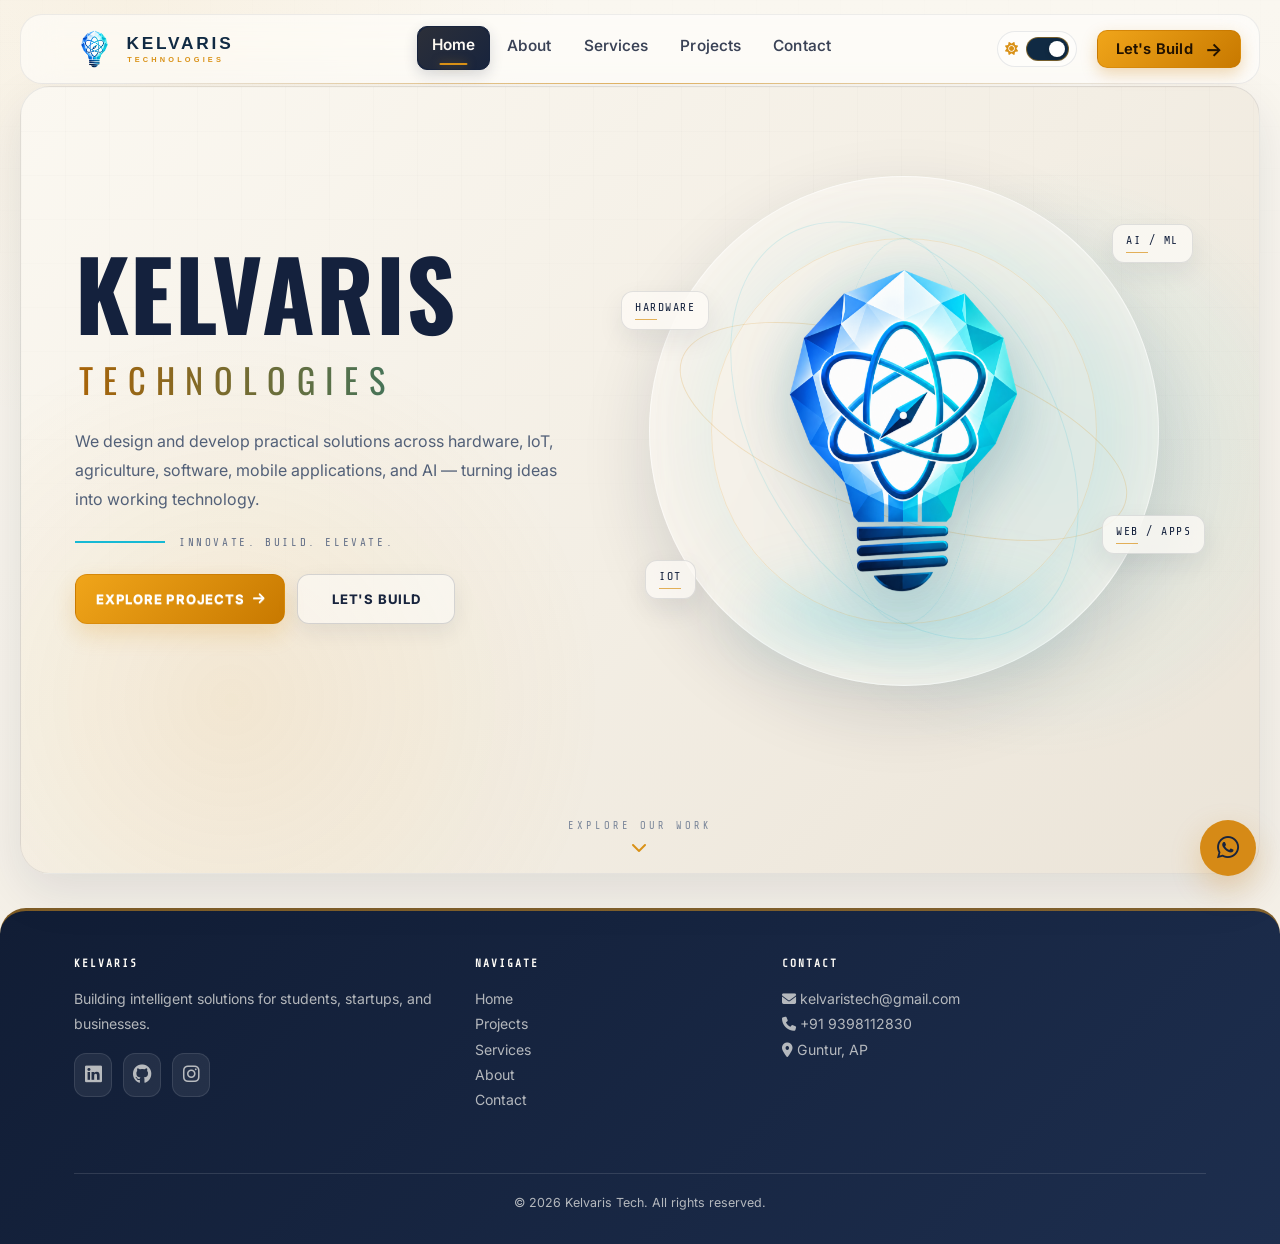
==== commit af1a59c6: "adding sitemap" ====
--- a/index.html
+++ b/index.html
@@ -3,8 +3,44 @@
 <head>
   <meta charset="UTF-8">
   <meta name="viewport" content="width=device-width, initial-scale=1.0">
-  <title>Kelvaris Technologies – Innovate. Build. Elevate.</title>
-  <meta name="description" content="Kelvaris Technologies — custom IoT, embedded systems, drones, agriculture devices, ML, deep learning, and web application solutions for students, startups, and businesses.">
+  <title>Kelvaris Tech | IoT, AI, Agriculture & Web Solutions</title>
+  <meta name="description" content="Kelvaris Tech builds IoT and embedded systems, smart agriculture solutions, AI and machine learning applications, drones, and custom websites and web apps.">
+
+  <!-- KELVARIS TECH SEO START -->
+  <meta name="robots" content="index, follow, max-image-preview:large">
+  <meta name="author" content="Kelvaris Tech">
+  <meta name="theme-color" content="#18243D">
+  <link rel="canonical" href="https://geeshpath.github.io/kelvaris_website/">
+
+  <!-- Open Graph / social sharing -->
+  <meta property="og:type" content="website">
+  <meta property="og:site_name" content="Kelvaris Tech">
+  <meta property="og:title" content="Kelvaris Tech | IoT, AI, Agriculture & Web Solutions">
+  <meta property="og:description" content="IoT and embedded systems, smart agriculture, AI/ML, drones, and custom web solutions by Kelvaris Tech.">
+  <meta property="og:url" content="https://geeshpath.github.io/kelvaris_website/">
+  <meta property="og:image" content="https://geeshpath.github.io/kelvaris_website/logo.png">
+  <meta property="og:image:alt" content="Kelvaris Tech company logo">
+
+  <!-- Twitter / X card -->
+  <meta name="twitter:card" content="summary_large_image">
+  <meta name="twitter:title" content="Kelvaris Tech | IoT, AI, Agriculture & Web Solutions">
+  <meta name="twitter:description" content="IoT, embedded systems, smart agriculture, AI/ML, drones, and custom web solutions.">
+  <meta name="twitter:image" content="https://geeshpath.github.io/kelvaris_website/logo.png">
+
+  <!-- Organization structured data -->
+  <script type="application/ld+json">
+  {
+    "@context": "https://schema.org",
+    "@type": "Organization",
+    "name": "Kelvaris Tech",
+    "url": "https://geeshpath.github.io/kelvaris_website/",
+    "logo": "https://geeshpath.github.io/kelvaris_website/logo.png",
+    "email": "mailto:kelvaristech@gmail.com",
+    "description": "IoT and embedded systems, smart agriculture solutions, AI and machine learning applications, drones, and custom web and software solutions."
+  }
+  </script>
+  <!-- KELVARIS TECH SEO END -->
+
 
   <!-- Fonts -->
   <link rel="preconnect" href="https://fonts.googleapis.com">
@@ -1269,8 +1305,8 @@
      NAVBAR  (shared across all pages)
 ════════════════════════════════════════════════ -->
 <nav class="skeu-navbar" id="mainNav">
-  <a class="navbar-brand kv-brand" href="#" onclick="navigate('home');return false;" aria-label="Kelvaris Technologies home">
-    <img src="kelvaris-bulb.png" alt="Kelvaris Technologies logo">
+  <a class="navbar-brand kv-brand" href="#" onclick="navigate('home');return false;" aria-label="Kelvaris Tech home">
+    <img src="kelvaris-bulb.png" alt="Kelvaris Tech logo">
     <span class="kv-brand-copy"><strong>KELVARIS</strong><small>TECHNOLOGIES</small></span>
   </a>
 
@@ -1325,7 +1361,7 @@
           <div class="hero-orbit-ring r1"></div>
           <div class="hero-orbit-ring r2"></div>
           <div class="hero-orbit-ring r3"></div>
-          <img class="floating-bulb" src="kelvaris-bulb.png" alt="Kelvaris Technologies innovation bulb">
+          <img class="floating-bulb" src="kelvaris-bulb.png" alt="Kelvaris Tech innovation bulb">
         </div>
       </div>
     </div>
@@ -1355,13 +1391,13 @@
         </div>
         <div class="col-3 mb-4">
           <h6>Contact</h6>
-          <p><i class="fas fa-envelope"></i> kelvaristechnologies@gmail.com</p>
+          <p><i class="fas fa-envelope"></i> kelvaristech@gmail.com</p>
           <p><i class="fas fa-phone"></i> +91 9398112830</p>
           <p><i class="fas fa-map-marker-alt"></i> Guntur, AP</p>
         </div>
       </div>
       <hr class="footer-divider">
-      <p class="footer-copy">© 2026 Kelvaris Technologies. All rights reserved.</p>
+      <p class="footer-copy">© 2026 Kelvaris Tech. All rights reserved.</p>
     </div>
   </footer>
 </div>
@@ -1615,12 +1651,12 @@
         </div>
         <div class="col-3 mb-4">
           <h6>Contact</h6>
-          <p><i class="fas fa-envelope" style="margin-right:6px;color:var(--amber);"></i> kelvaristechnologies@gmail.com</p>
+          <p><i class="fas fa-envelope" style="margin-right:6px;color:var(--amber);"></i> kelvaristech@gmail.com</p>
           <p style="margin-top:6px;"><i class="fas fa-phone" style="margin-right:6px;color:var(--amber);"></i> +91 9398112830</p>
         </div>
       </div>
       <hr class="footer-divider">
-      <p class="footer-copy">© 2026 Kelvaris Technologies. All rights reserved.</p>
+      <p class="footer-copy">© 2026 Kelvaris Tech. All rights reserved.</p>
     </div>
   </footer>
 
@@ -1728,7 +1764,7 @@
 
   <footer class="skeu-footer">
     <div class="container">
-      <p class="footer-copy">© 2026 Kelvaris Technologies. All rights reserved.</p>
+      <p class="footer-copy">© 2026 Kelvaris Tech. All rights reserved.</p>
     </div>
   </footer>
 
@@ -1806,13 +1842,13 @@
         </div>
         <div class="col-3 mb-4">
           <h6>Contact</h6>
-          <p><i class="fas fa-envelope" style="margin-right:6px;color:var(--amber);"></i> kelvaristechnologies@gmail.com</p>
+          <p><i class="fas fa-envelope" style="margin-right:6px;color:var(--amber);"></i> kelvaristech@gmail.com</p>
           <p style="margin-top:6px;"><i class="fas fa-phone" style="margin-right:6px;color:var(--amber);"></i> +91 9398112830</p>
           <p style="margin-top:6px;"><i class="fas fa-map-marker-alt" style="margin-right:6px;color:var(--amber);"></i> Guntur, AP</p>
         </div>
       </div>
       <hr class="footer-divider">
-      <p class="footer-copy">© 2026 Kelvaris Technologies. All rights reserved.</p>
+      <p class="footer-copy">© 2026 Kelvaris Tech. All rights reserved.</p>
     </div>
   </footer>
 </div>
@@ -1843,7 +1879,7 @@
             <div class="contact-info-block">
               <i class="fas fa-envelope"></i>
               <h5>Email</h5>
-              <p>kelvaristechnologies@gmail.com</p>
+              <p>kelvaristech@gmail.com</p>
             </div>
             <div class="contact-info-block">
               <i class="fas fa-phone"></i>
@@ -1926,19 +1962,19 @@
         </div>
         <div class="col-3 mb-4">
           <h6>Contact Info</h6>
-          <p><i class="fas fa-envelope" style="margin-right:6px;color:var(--amber);"></i> kelvaristechnologies@gmail.com</p>
+          <p><i class="fas fa-envelope" style="margin-right:6px;color:var(--amber);"></i> kelvaristech@gmail.com</p>
           <p style="margin-top:6px;"><i class="fas fa-phone" style="margin-right:6px;color:var(--amber);"></i> +91 9398112830</p>
         </div>
       </div>
       <hr class="footer-divider">
-      <p class="footer-copy">© 2026 Kelvaris Technologies. All rights reserved.</p>
+      <p class="footer-copy">© 2026 Kelvaris Tech. All rights reserved.</p>
     </div>
   </footer>
 </div>
 
 
 <!-- WhatsApp Float (always visible) -->
-<a href="https://wa.me/919398112830?text=Hi! I'm interested in Kelvaris Technologies services." class="float-wa" target="_blank" rel="noopener noreferrer" aria-label="Chat on WhatsApp">
+<a href="https://wa.me/919398112830?text=Hi! I'm interested in Kelvaris Tech services." class="float-wa" target="_blank" rel="noopener noreferrer" aria-label="Chat on WhatsApp">
   <i class="fab fa-whatsapp"></i>
 </a>
 
--- a/style.css
+++ b/style.css
@@ -9,7 +9,7 @@
 
 /* ===== SOURCE: style(3).css ===== */
 /* ============================================================
-   KELVERIS TECHNOLOGIES – Skeuomorphic Design System
+   Kelvaris Tech – Skeuomorphic Design System
    Palette: Brushed metal + warm cream + deep navy hardware
    ============================================================ */
 
@@ -1774,7 +1774,7 @@
 
 /* ===== SOURCE: kelvaris-theme(1).css ===== */
 /* =========================================================
-   KELVARIS TECHNOLOGIES — WARM GLASS DESIGN SYSTEM
+   Kelvaris Tech — WARM GLASS DESIGN SYSTEM
    Single visual system: Cream + Navy + Amber + Frosted Glass.
    Legacy class names are retained for compatibility, but all
    components inherit this one visual language.
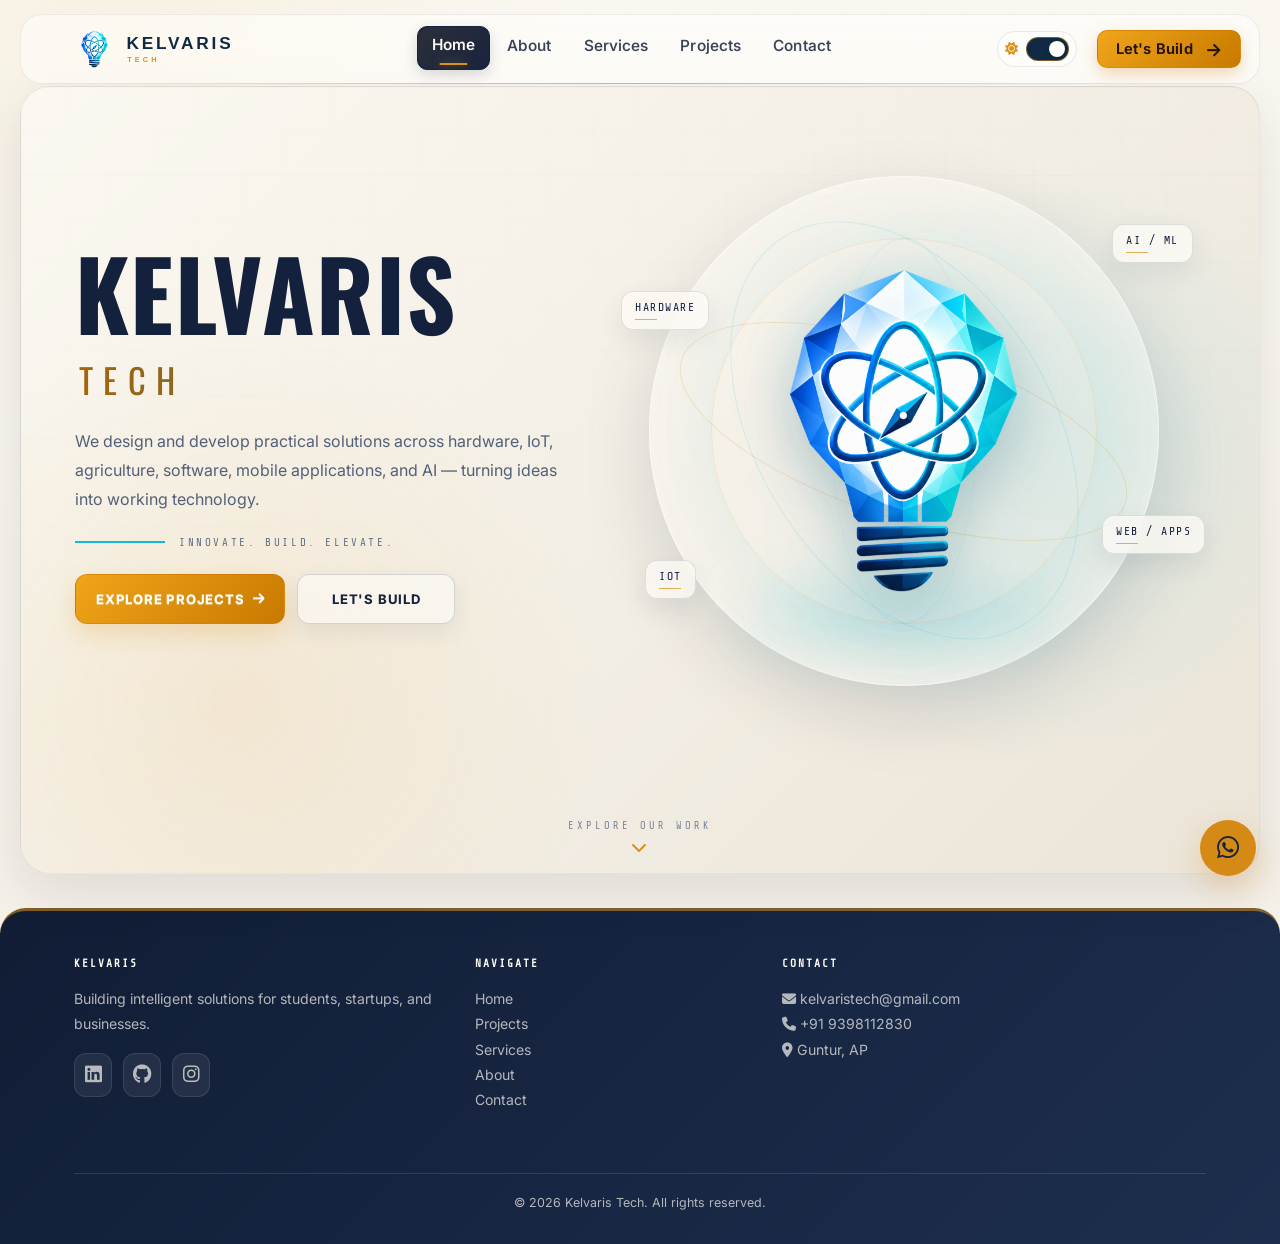
==== commit 57ee468e: "brand update" ====
--- a/index.html
+++ b/index.html
@@ -1307,7 +1307,7 @@
 <nav class="skeu-navbar" id="mainNav">
   <a class="navbar-brand kv-brand" href="#" onclick="navigate('home');return false;" aria-label="Kelvaris Tech home">
     <img src="kelvaris-bulb.png" alt="Kelvaris Tech logo">
-    <span class="kv-brand-copy"><strong>KELVARIS</strong><small>TECHNOLOGIES</small></span>
+    <span class="kv-brand-copy"><strong>KELVARIS</strong><small>TECH</small></span>
   </a>
 
   <ul class="nav-links" id="navLinks">
@@ -1342,7 +1342,7 @@
     <div class="projects-hero-inner">
       <div class="projects-hero-copy">
         <h1 class="projects-hero-title">KELVARIS</h1>
-        <div class="projects-hero-subtitle">TECHNOLOGIES</div>
+        <div class="projects-hero-subtitle">TECH</div>
         <p class="projects-hero-description">
           We design and develop practical solutions across hardware, IoT, agriculture, software, mobile applications, and AI — turning ideas into working technology.
         </p>
